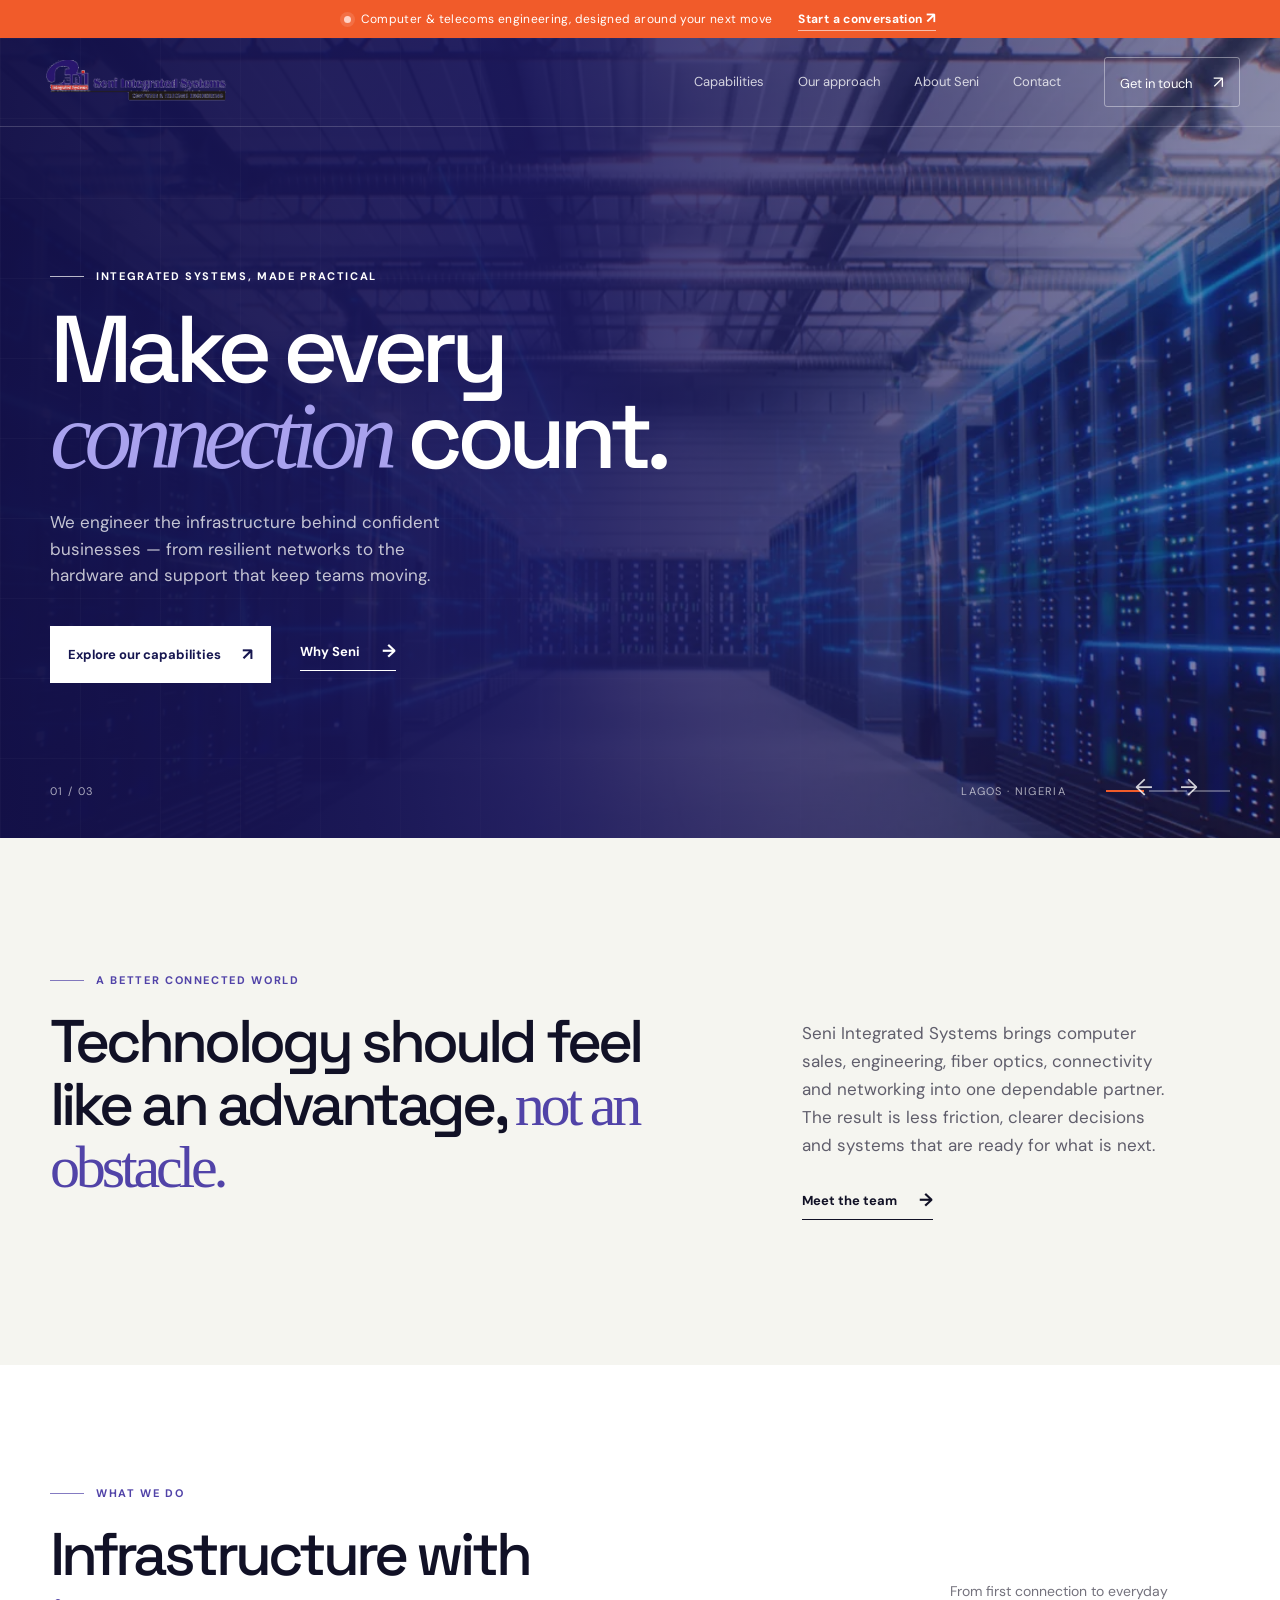
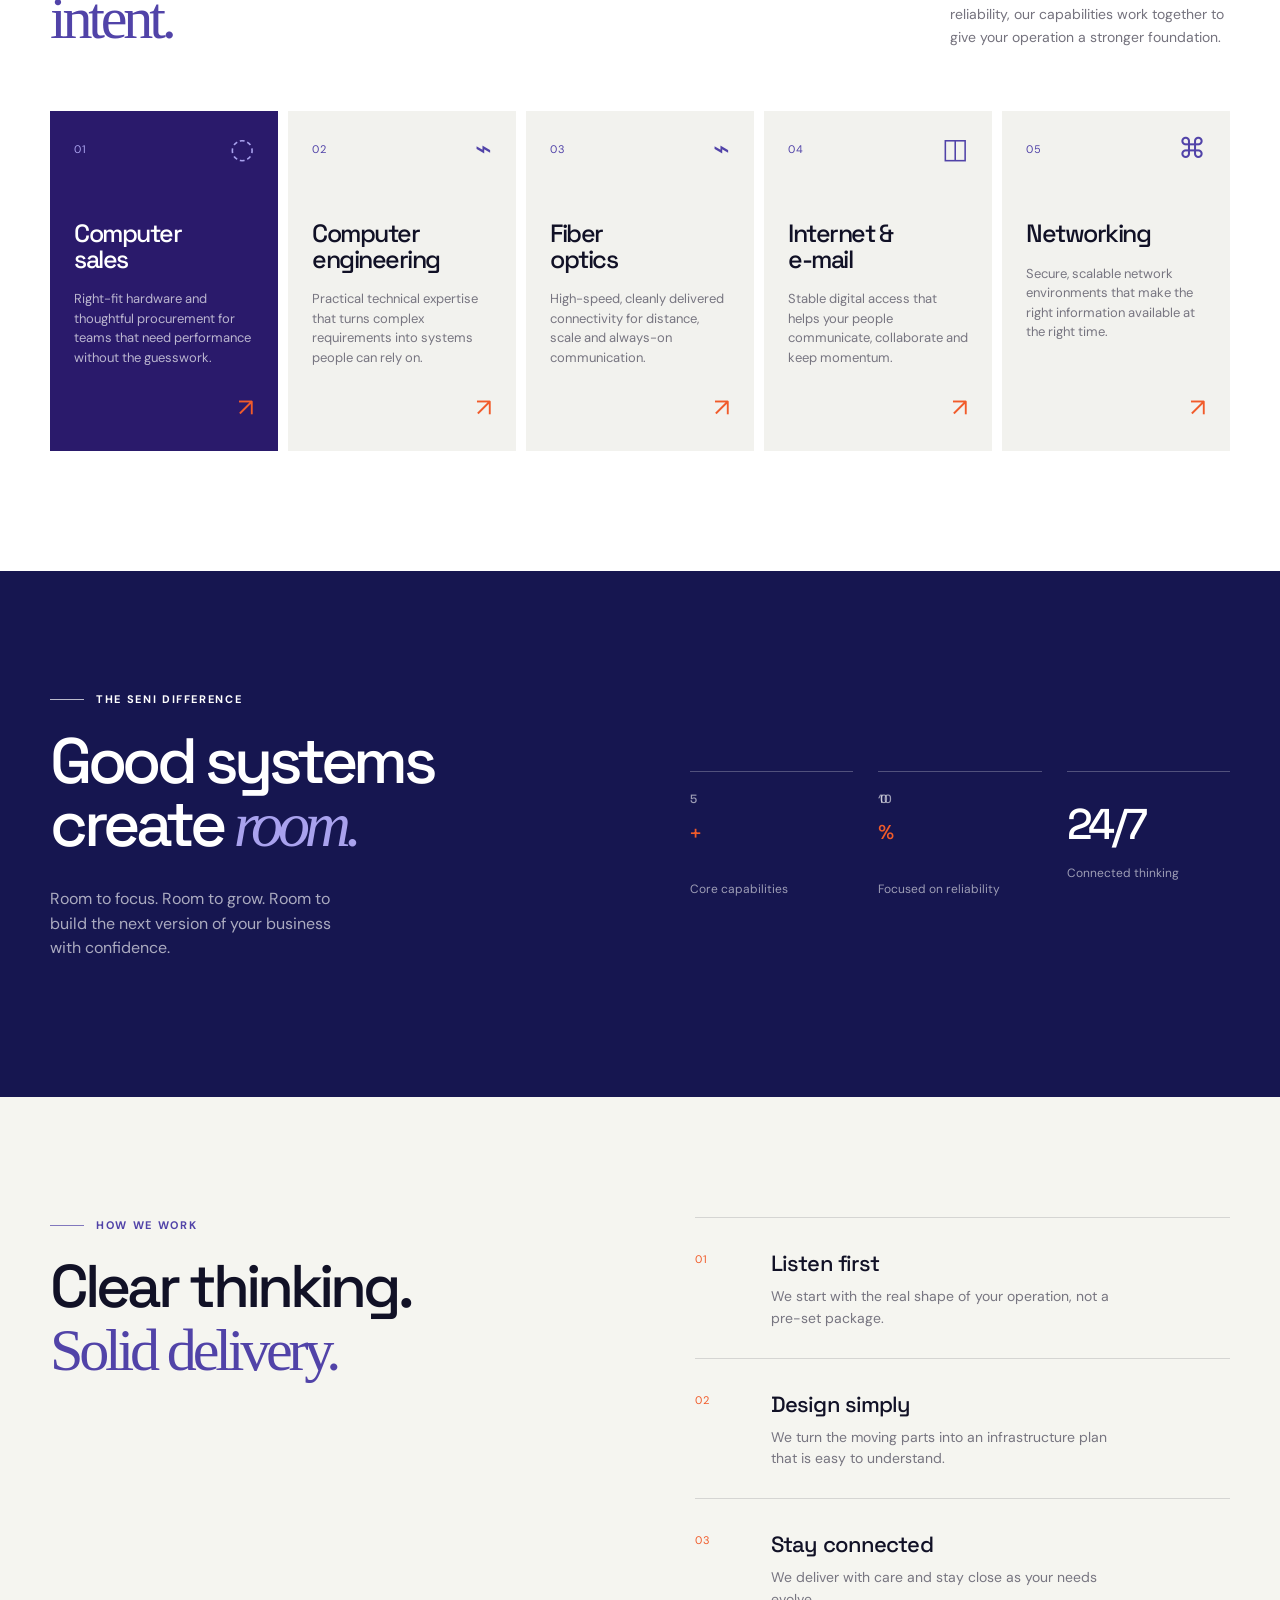
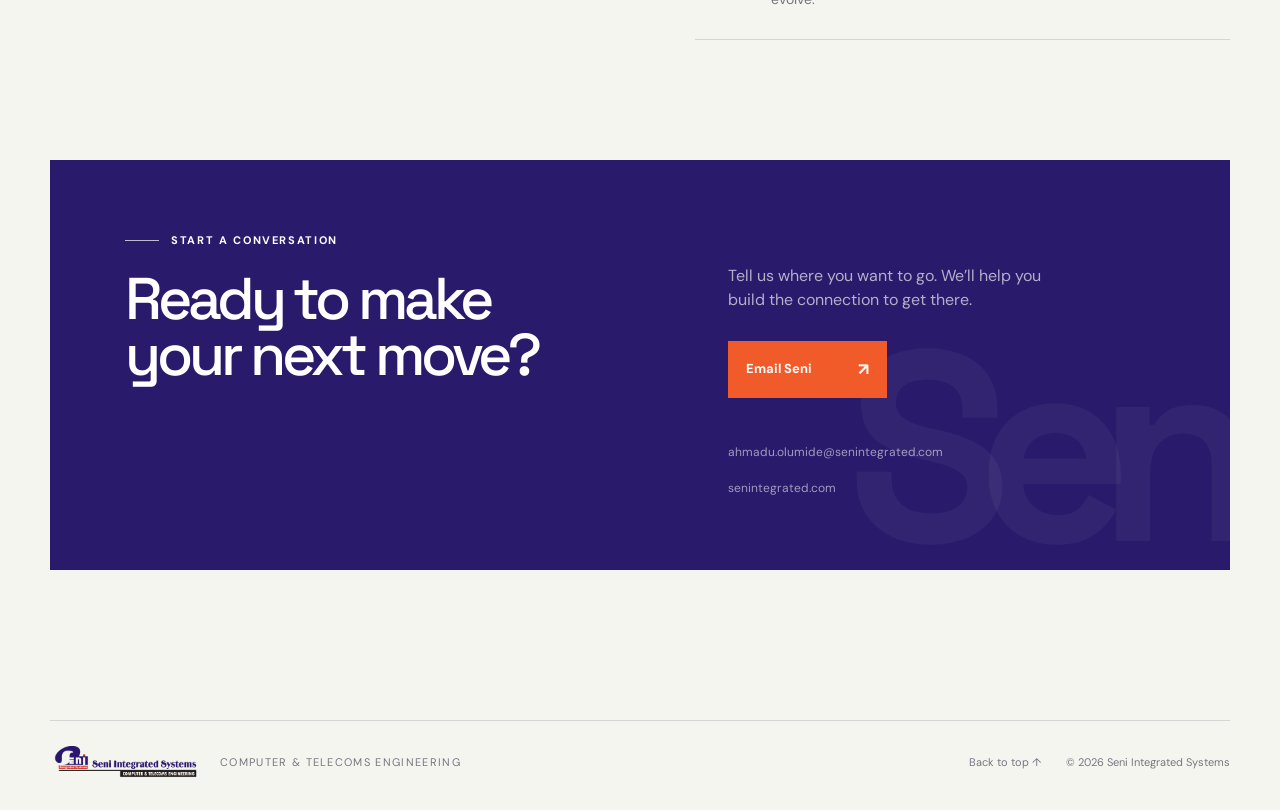
==== index.html @ 0999d6bd "Add files via upload A self-contained, responsive frontend website for **Seni Integrated Systems**, " ====
<!doctype html>
<html lang="en">
<head>
  <meta charset="UTF-8" />
  <meta name="viewport" content="width=device-width, initial-scale=1.0" />
  <meta name="description" content="Seni Integrated Systems — computer and telecoms engineering for connected, secure, high-performance operations." />
  <title>Seni Integrated Systems | Built for connection</title>
  <link rel="preconnect" href="https://fonts.googleapis.com">
  <link rel="preconnect" href="https://fonts.gstatic.com" crossorigin>
  <link href="https://fonts.googleapis.com/css2?family=DM+Sans:wght@400;500;600;700&family=Space+Grotesk:wght@400;500;600;700&display=swap" rel="stylesheet">
  <link rel="stylesheet" href="styles.css" />
</head>
<body>
  <div class="announcement"><span class="pulse"></span> Computer & telecoms engineering, designed around your next move <a href="#contact">Start a conversation <span>↗</span></a></div>
  <header class="site-header" id="top">
    <a class="brand" href="#top" aria-label="Seni Integrated Systems home"><img src="assets/logo.png" alt="Seni Integrated Systems" /></a>
    <nav class="desktop-nav" aria-label="Main navigation">
      <a href="#services">Capabilities</a><a href="#approach">Our approach</a><a href="#about">About Seni</a><a href="#contact">Contact</a>
    </nav>
    <a class="header-cta" href="#contact">Get in touch <span>↗</span></a>
    <button class="menu-toggle" aria-label="Open menu" aria-expanded="false"><span></span><span></span></button>
  </header>
  <div class="mobile-menu"><a href="#services">Capabilities</a><a href="#approach">Our approach</a><a href="#about">About Seni</a><a href="#contact">Contact</a></div>

  <main>
    <section class="hero" aria-label="Seni Integrated Systems introduction">
      <div class="hero-bg"></div><div class="hero-grid"></div>
      <div class="hero-content container">
        <p class="eyebrow light"><span class="eyebrow-line"></span> Integrated systems, made practical</p>
        <h1>Make every<br><em>connection</em> count.</h1>
        <p class="hero-copy">We engineer the infrastructure behind confident businesses — from resilient networks to the hardware and support that keep teams moving.</p>
        <div class="hero-actions"><a class="button button-primary" href="#services">Explore our capabilities <span>↗</span></a><a class="text-link light-link" href="#about">Why Seni <span>→</span></a></div>
      </div>
      <div class="hero-meta container"><span>01 / 03</span><span class="hero-location">Lagos · Nigeria</span><div class="hero-lines"><i class="active"></i><i></i><i></i></div></div>
      <button class="slider-arrow prev" aria-label="Previous slide">←</button><button class="slider-arrow next" aria-label="Next slide">→</button>
    </section>

    <section class="intro container" id="about"><div class="intro-statement"><p class="eyebrow"><span class="eyebrow-line"></span> A better connected world</p><h2>Technology should feel like an advantage, <span>not an obstacle.</span></h2></div><div class="intro-detail"><p>Seni Integrated Systems brings computer sales, engineering, fiber optics, connectivity and networking into one dependable partner. The result is less friction, clearer decisions and systems that are ready for what is next.</p><a class="text-link" href="#contact">Meet the team <span>→</span></a></div></section>

    <section class="services section-pad" id="services"><div class="container"><div class="section-heading"><div><p class="eyebrow"><span class="eyebrow-line"></span> What we do</p><h2>Infrastructure with<br><span>intent.</span></h2></div><p class="section-intro">From first connection to everyday reliability, our capabilities work together to give your operation a stronger foundation.</p></div><div class="service-grid">
      <article class="service-card featured"><div class="card-top"><span class="service-number">01</span><span class="service-icon">◌</span></div><h3>Computer<br>sales</h3><p>Right-fit hardware and thoughtful procurement for teams that need performance without the guesswork.</p><a href="#contact" aria-label="Explore computer sales">↗</a></article>
      <article class="service-card"><div class="card-top"><span class="service-number">02</span><span class="service-icon">⌁</span></div><h3>Computer<br>engineering</h3><p>Practical technical expertise that turns complex requirements into systems people can rely on.</p><a href="#contact" aria-label="Explore computer engineering">↗</a></article>
      <article class="service-card"><div class="card-top"><span class="service-number">03</span><span class="service-icon">⌁</span></div><h3>Fiber<br>optics</h3><p>High-speed, cleanly delivered connectivity for distance, scale and always-on communication.</p><a href="#contact" aria-label="Explore fiber optics">↗</a></article>
      <article class="service-card"><div class="card-top"><span class="service-number">04</span><span class="service-icon">◫</span></div><h3>Internet &<br>e-mail</h3><p>Stable digital access that helps your people communicate, collaborate and keep momentum.</p><a href="#contact" aria-label="Explore internet and email">↗</a></article>
      <article class="service-card"><div class="card-top"><span class="service-number">05</span><span class="service-icon">⌘</span></div><h3>Networking</h3><p>Secure, scalable network environments that make the right information available at the right time.</p><a href="#contact" aria-label="Explore networking">↗</a></article>
    </div></div></section>

    <section class="proof section-pad"><div class="container proof-inner"><div class="proof-copy"><p class="eyebrow light"><span class="eyebrow-line"></span> The Seni difference</p><h2>Good systems<br>create <em>room.</em></h2><p>Room to focus. Room to grow. Room to build the next version of your business with confidence.</p></div><div class="stat-grid"><div class="stat"><strong><span class="counter" data-target="5">0</span><sup>+</sup></strong><span>Core capabilities</span></div><div class="stat"><strong><span class="counter" data-target="100">0</span><sup>%</sup></strong><span>Focused on reliability</span></div><div class="stat"><strong>24/7</strong><span>Connected thinking</span></div></div></div></section>

    <section class="approach section-pad" id="approach"><div class="container approach-layout"><div class="approach-title"><p class="eyebrow"><span class="eyebrow-line"></span> How we work</p><h2>Clear thinking.<br><span>Solid delivery.</span></h2></div><div class="steps"><div class="step"><span>01</span><div><h3>Listen first</h3><p>We start with the real shape of your operation, not a pre-set package.</p></div></div><div class="step"><span>02</span><div><h3>Design simply</h3><p>We turn the moving parts into an infrastructure plan that is easy to understand.</p></div></div><div class="step"><span>03</span><div><h3>Stay connected</h3><p>We deliver with care and stay close as your needs evolve.</p></div></div></div></div></section>

    <section class="contact section-pad" id="contact"><div class="container contact-card"><div><p class="eyebrow light"><span class="eyebrow-line"></span> Start a conversation</p><h2>Ready to make<br>your next move?</h2></div><div class="contact-side"><p>Tell us where you want to go. We’ll help you build the connection to get there.</p><a class="button button-accent" href="mailto:ahmadu.olumide@senintegrated.com">Email Seni <span>↗</span></a><div class="contact-details"><span>ahmadu.olumide@senintegrated.com</span><span>senintegrated.com</span></div></div></div></section>
  </main>
  <footer class="footer"><div class="container footer-inner"><img src="assets/logo.png" alt="Seni Integrated Systems" /><span>Computer & telecoms engineering</span><div class="footer-links"><a href="#top">Back to top ↑</a><span>© <span id="year"></span> Seni Integrated Systems</span></div></div></footer>
  <div class="toast" role="status">Thanks — your message is on its way.</div>
  <script src="script.js"></script>
</body>
</html>
---- styles.css ----
:root{--ink:#111126;--navy:#161650;--purple:#2a1a6b;--violet:#5143a8;--orange:#f15b2a;--cream:#f5f5f0;--mist:#e9e9e4;--white:#fff;--line:rgba(17,17,38,.14);--ease:cubic-bezier(.23,1,.32,1)}*{box-sizing:border-box}html{scroll-behavior:smooth}body{margin:0;color:var(--ink);background:var(--cream);font-family:'DM Sans',sans-serif;font-size:16px;line-height:1.55;overflow-x:hidden}a{color:inherit;text-decoration:none}button{font:inherit}.container{width:min(1180px,calc(100% - 80px));margin-inline:auto}.announcement{height:38px;background:var(--orange);color:#fff;display:flex;align-items:center;justify-content:center;gap:10px;font-size:12px;letter-spacing:.03em}.announcement a{font-weight:700;margin-left:16px;border-bottom:1px solid rgba(255,255,255,.6)}.announcement span:last-child{font-size:15px}.pulse{width:7px;height:7px;border-radius:50%;background:#ffd2c6;box-shadow:0 0 0 4px rgba(255,255,255,.12)}.site-header{height:89px;display:flex;align-items:center;justify-content:space-between;padding:0 40px;position:absolute;z-index:5;top:38px;left:0;right:0;color:#fff;border-bottom:1px solid rgba(255,255,255,.18)}.brand img{width:190px;height:auto;display:block;}.desktop-nav{display:flex;gap:34px;margin-left:auto;margin-right:43px;font-size:13px}.desktop-nav a{opacity:.78;transition:opacity .2s}.desktop-nav a:hover{opacity:1}.header-cta{font-size:13px;border:1px solid rgba(255,255,255,.4);padding:11px 15px;border-radius:3px;transition:background .2s,border .2s}.header-cta:hover{background:#fff;color:var(--navy);border-color:#fff}.header-cta span,.button span{margin-left:18px;font-size:17px}.menu-toggle,.mobile-menu{display:none}.hero{min-height:720px;height:min(800px,calc(100vh - 0px));position:relative;background:var(--navy);color:#fff;overflow:hidden}.hero-bg{position:absolute;inset:0;background:linear-gradient(90deg,rgba(19,16,71,.98) 0%,rgba(27,22,94,.89) 42%,rgba(30,24,90,.42) 100%),url('assets/network-grid.png') center/cover;transform:scale(1.05);transition:transform 1.1s var(--ease),opacity .6s}.hero-grid{position:absolute;inset:0;opacity:.3;background-image:linear-gradient(rgba(255,255,255,.09) 1px,transparent 1px),linear-gradient(90deg,rgba(255,255,255,.09) 1px,transparent 1px);background-size:80px 80px;mask-image:linear-gradient(90deg,#000,transparent 80%)}.hero-content{position:relative;padding-top:230px}.eyebrow{font-size:11px;letter-spacing:.15em;text-transform:uppercase;font-weight:700;display:flex;align-items:center;gap:12px;color:var(--violet);margin:0 0 22px}.eyebrow.light{color:#fff}.eyebrow-line{height:1px;width:34px;background:currentColor;display:inline-block;opacity:.7}.hero h1{font-family:'Space Grotesk',sans-serif;font-weight:500;font-size:clamp(56px,7.4vw,106px);letter-spacing:-.07em;line-height:.91;margin:0 0 30px;max-width:760px}.hero h1 em,.proof h2 em{font-family:Georgia,serif;font-weight:400;color:#a9a2ee;letter-spacing:-.08em}.hero-copy{font-size:17px;line-height:1.55;max-width:425px;color:rgba(255,255,255,.75);margin:0 0 38px}.hero-actions{display:flex;gap:29px;align-items:center}.button{display:inline-flex;align-items:center;justify-content:space-between;padding:15px 18px;font-size:13px;font-weight:700;transition:transform .18s var(--ease),background .18s}.button:active{transform:scale(.97)}.button-primary{background:#fff;color:var(--navy);min-width:221px}.button-primary:hover{background:#d8d4ff}.text-link{font-size:13px;font-weight:700;border-bottom:1px solid currentColor;padding-bottom:4px;display:inline-flex;gap:22px;align-items:center}.text-link span{font-size:18px}.light-link{color:#fff}.hero-meta{position:absolute;bottom:38px;left:0;right:0;display:flex;align-items:center;font-size:11px;letter-spacing:.12em;text-transform:uppercase;color:rgba(255,255,255,.64)}.hero-location{margin-left:auto;margin-right:40px}.hero-lines{display:flex;gap:5px}.hero-lines i{display:block;width:38px;height:2px;background:rgba(255,255,255,.3)}.hero-lines i.active{background:var(--orange)}.slider-arrow{position:absolute;bottom:31px;background:none;border:0;color:#fff;font-size:23px;cursor:pointer;opacity:.8}.slider-arrow:hover{opacity:1}.slider-arrow.prev{right:121px}.slider-arrow.next{right:76px}.intro{padding:134px 0 145px;display:grid;grid-template-columns:1.1fr .7fr;gap:80px}.intro h2,.section-heading h2,.approach h2{font-family:'Space Grotesk',sans-serif;font-size:clamp(38px,4.7vw,68px);letter-spacing:-.065em;line-height:1.04;font-weight:500;margin:0}.intro h2 span,.section-heading h2 span,.approach h2 span{font-family:Georgia,serif;color:var(--violet);font-weight:400;letter-spacing:-.07em}.intro-detail{padding-top:47px;max-width:365px}.intro-detail p{font-size:17px;line-height:1.65;color:#5f5d6b;margin:0 0 28px}.section-pad{padding:120px 0}.services{background:#fff}.section-heading{display:flex;justify-content:space-between;align-items:flex-end;margin-bottom:62px}.section-intro{max-width:280px;color:#74727d;font-size:14px;line-height:1.65;margin:0}.service-grid{display:grid;grid-template-columns:repeat(5,1fr);gap:10px}.service-card{min-height:340px;background:#f2f2ee;padding:24px;display:flex;flex-direction:column;transition:transform .25s var(--ease),background .25s,color .25s;position:relative}.service-card:hover{transform:translateY(-8px);background:var(--navy);color:#fff}.service-card.featured{background:var(--purple);color:#fff}.card-top{display:flex;justify-content:space-between;align-items:center;color:var(--violet)}.featured .card-top{color:#a9a2ee}.service-number{font-size:11px;letter-spacing:.12em}.service-icon{font-size:28px;line-height:1}.service-card h3{font-family:'Space Grotesk',sans-serif;font-size:25px;line-height:1.02;letter-spacing:-.06em;font-weight:500;margin:58px 0 17px}.service-card p{font-size:13px;line-height:1.5;color:#777580;margin:0}.featured p,.service-card:hover p{color:rgba(255,255,255,.68)}.service-card>a{margin-top:auto;font-size:25px;color:var(--orange);align-self:flex-end}.proof{background:var(--navy);color:#fff}.proof-inner{display:grid;grid-template-columns:1fr 1fr;gap:100px;align-items:center}.proof h2{font-family:'Space Grotesk',sans-serif;font-size:clamp(48px,5vw,75px);letter-spacing:-.07em;line-height:.98;font-weight:500;margin:0 0 30px}.proof-copy>p:last-child{color:rgba(255,255,255,.64);font-size:16px;max-width:300px}.stat-grid{display:grid;grid-template-columns:repeat(3,1fr);gap:25px}.stat{border-top:1px solid rgba(255,255,255,.25);padding-top:20px}.stat strong{font-family:'Space Grotesk',sans-serif;font-size:43px;letter-spacing:-.08em;font-weight:500;display:block;margin-bottom:8px}.stat sup{font-family:'DM Sans',sans-serif;color:var(--orange);font-size:20px;letter-spacing:0}.stat span{font-size:12px;color:rgba(255,255,255,.58);line-height:1.3;display:block}.approach{background:var(--cream)}.approach-layout{display:grid;grid-template-columns:1fr 1fr;gap:110px}.steps{border-top:1px solid var(--line)}.step{display:grid;grid-template-columns:52px 1fr;gap:24px;padding:28px 0;border-bottom:1px solid var(--line)}.step>span{font-size:11px;letter-spacing:.12em;color:var(--orange);padding-top:5px}.step h3{font-family:'Space Grotesk',sans-serif;font-weight:500;font-size:22px;letter-spacing:-.04em;margin:0 0 6px}.step p{font-size:14px;color:#777580;max-width:350px;margin:0}.contact{padding-top:0;background:var(--cream)}.contact-card{background:var(--purple);color:#fff;padding:72px 75px;display:grid;grid-template-columns:1.1fr .9fr;gap:80px;position:relative;overflow:hidden}.contact-card:after{content:'Seni';position:absolute;right:-35px;bottom:-88px;color:rgba(255,255,255,.045);font-family:'Space Grotesk';font-weight:700;font-size:270px;letter-spacing:-.13em}.contact h2{font-family:'Space Grotesk',sans-serif;font-size:clamp(42px,4.6vw,67px);line-height:.96;letter-spacing:-.07em;font-weight:500;margin:0}.contact-side{padding-top:32px;position:relative;z-index:1}.contact-side>p{font-size:16px;color:rgba(255,255,255,.65);max-width:320px;margin:0 0 28px}.button-accent{background:var(--orange);color:#fff;min-width:159px}.button-accent:hover{background:#ff7448}.contact-details{display:flex;gap:18px;flex-direction:column;color:rgba(255,255,255,.56);font-size:12px;margin-top:45px}.footer{background:var(--cream);padding:30px 0}.footer-inner{display:flex;align-items:center;gap:20px;border-top:1px solid var(--line);padding-top:25px}.footer img{width:150px}.footer>div>span{font-size:11px;color:#777580;text-transform:uppercase;letter-spacing:.12em}.footer-links{margin-left:auto;display:flex;gap:25px;font-size:11px;color:#777580}.footer-links a:hover{color:var(--ink)}.toast{position:fixed;bottom:24px;right:24px;background:var(--ink);color:#fff;padding:14px 20px;font-size:13px;transform:translateY(120px);opacity:0;transition:transform .3s var(--ease),opacity .3s;z-index:20}.toast.show{transform:translateY(0);opacity:1}@media(max-width:900px){.container{width:min(100% - 40px,620px)}.site-header{padding:0 20px}.desktop-nav,.header-cta{display:none}.menu-toggle{display:flex;background:none;border:0;color:#fff;flex-direction:column;gap:6px;padding:10px;cursor:pointer}.menu-toggle span{width:24px;height:1px;background:#fff;display:block}.mobile-menu{display:flex;position:fixed;z-index:4;top:127px;right:0;left:0;background:var(--navy);flex-direction:column;padding:8px 20px 25px;transform:translateY(-140%);transition:transform .3s var(--ease)}.mobile-menu.open{transform:translateY(0)}.mobile-menu a{color:#fff;padding:15px 0;border-bottom:1px solid rgba(255,255,255,.15);font-size:14px}.hero{min-height:700px}.hero-content{padding-top:220px}.intro,.proof-inner,.approach-layout,.contact-card{grid-template-columns:1fr;gap:45px}.intro{padding:90px 0}.intro-detail{padding-top:0}.section-pad{padding:90px 0}.section-heading{display:block}.section-intro{margin-top:25px}.service-grid{grid-template-columns:repeat(2,1fr)}.service-card{min-height:290px}.service-card h3{margin-top:45px}.proof-inner{gap:70px}.contact-card{padding:55px 35px}.contact-side{padding-top:0}.footer-inner{flex-wrap:wrap}.footer-links{width:100%;margin-left:0;justify-content:space-between}}@media(max-width:520px){.announcement{font-size:10px;padding:0 14px;justify-content:flex-start}.announcement a{display:none}.brand img{width:155px}.hero h1{font-size:56px}.hero-copy{font-size:15px}.hero-actions{align-items:flex-start;flex-direction:column;gap:18px}.hero-meta{bottom:28px}.hero-location{display:none}.slider-arrow.prev{right:75px}.slider-arrow.next{right:32px}.section-heading h2 br{display:none}.service-grid{grid-template-columns:1fr}.service-card{min-height:255px}.stat-grid{gap:14px}.stat strong{font-size:32px}.stat span{font-size:10px}.contact-card{padding:45px 25px}.contact h2{font-size:47px}.footer-inner{align-items:flex-start;flex-direction:column;gap:15px}.footer-links{flex-direction:column;gap:10px}.footer img{width:138px}}@media(prefers-reduced-motion:reduce){html{scroll-behavior:auto}.hero-bg{transition:none}.service-card,.toast{transition:none}}
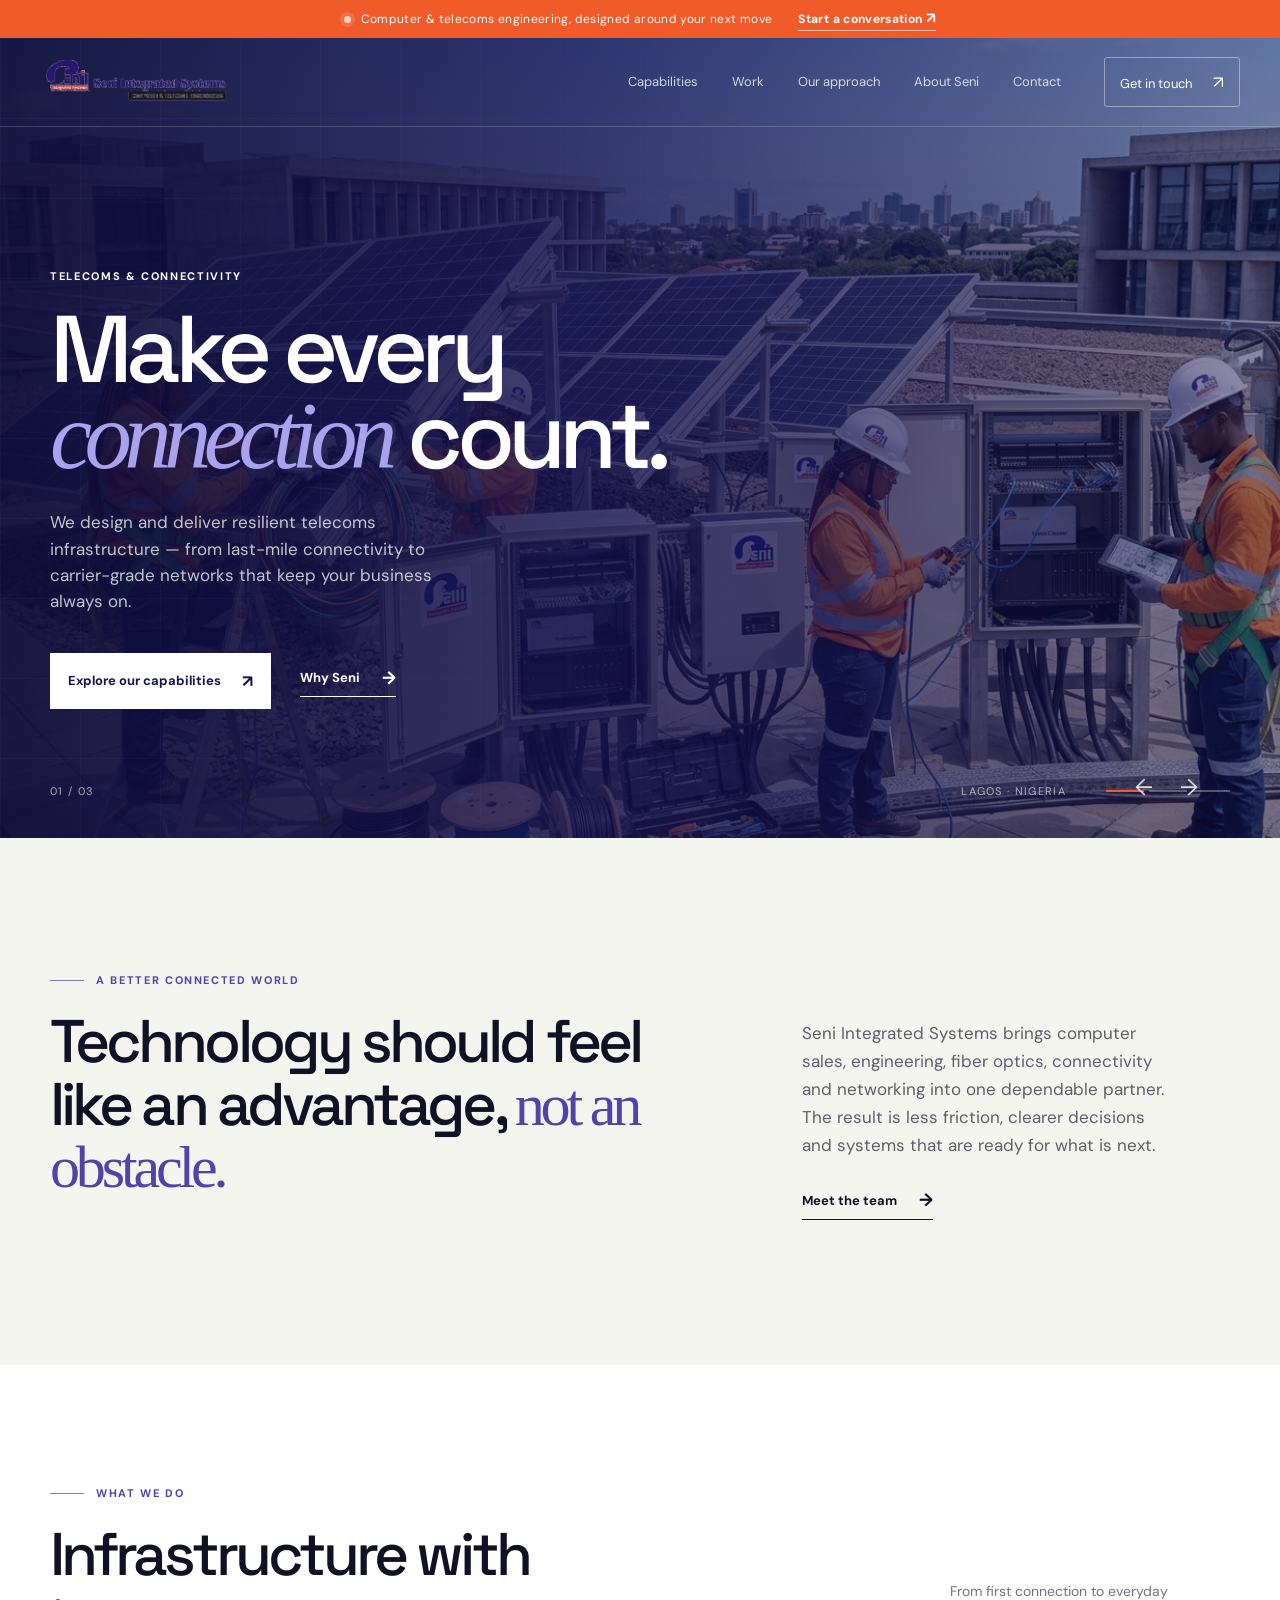
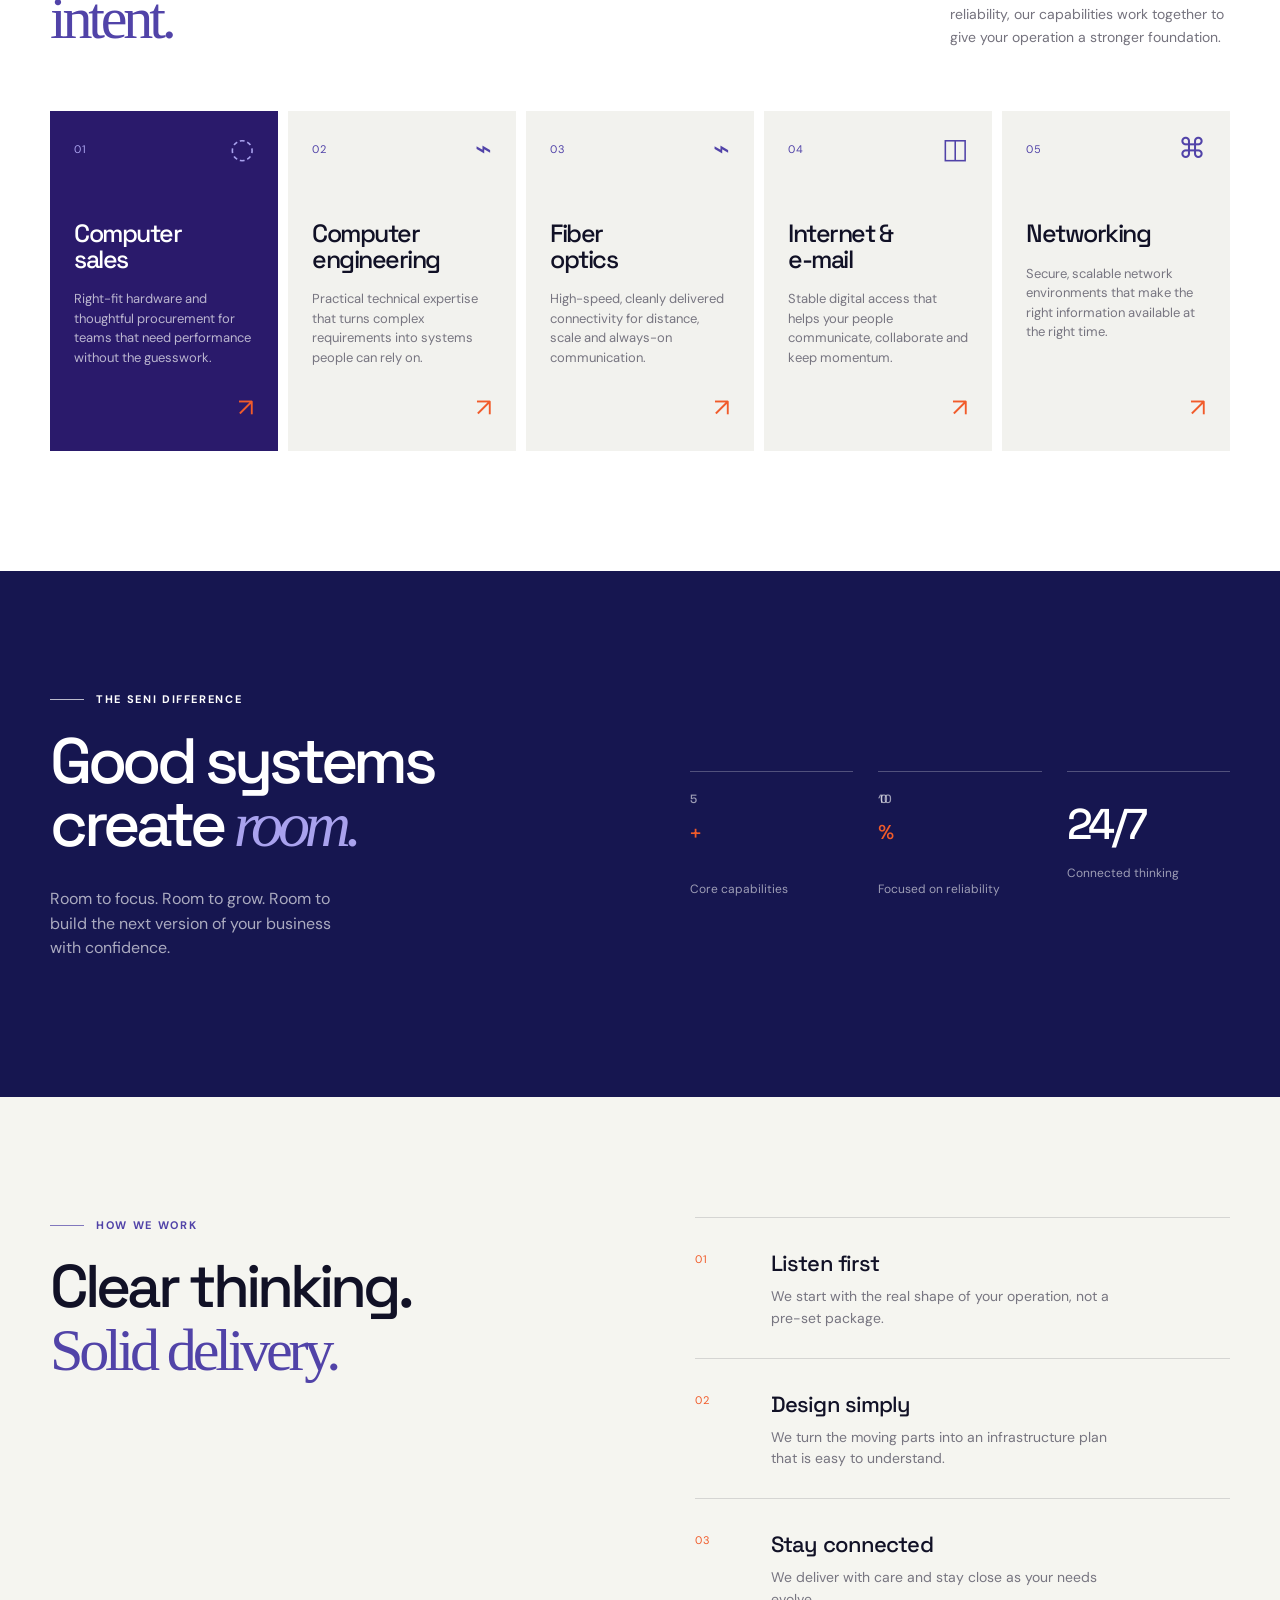
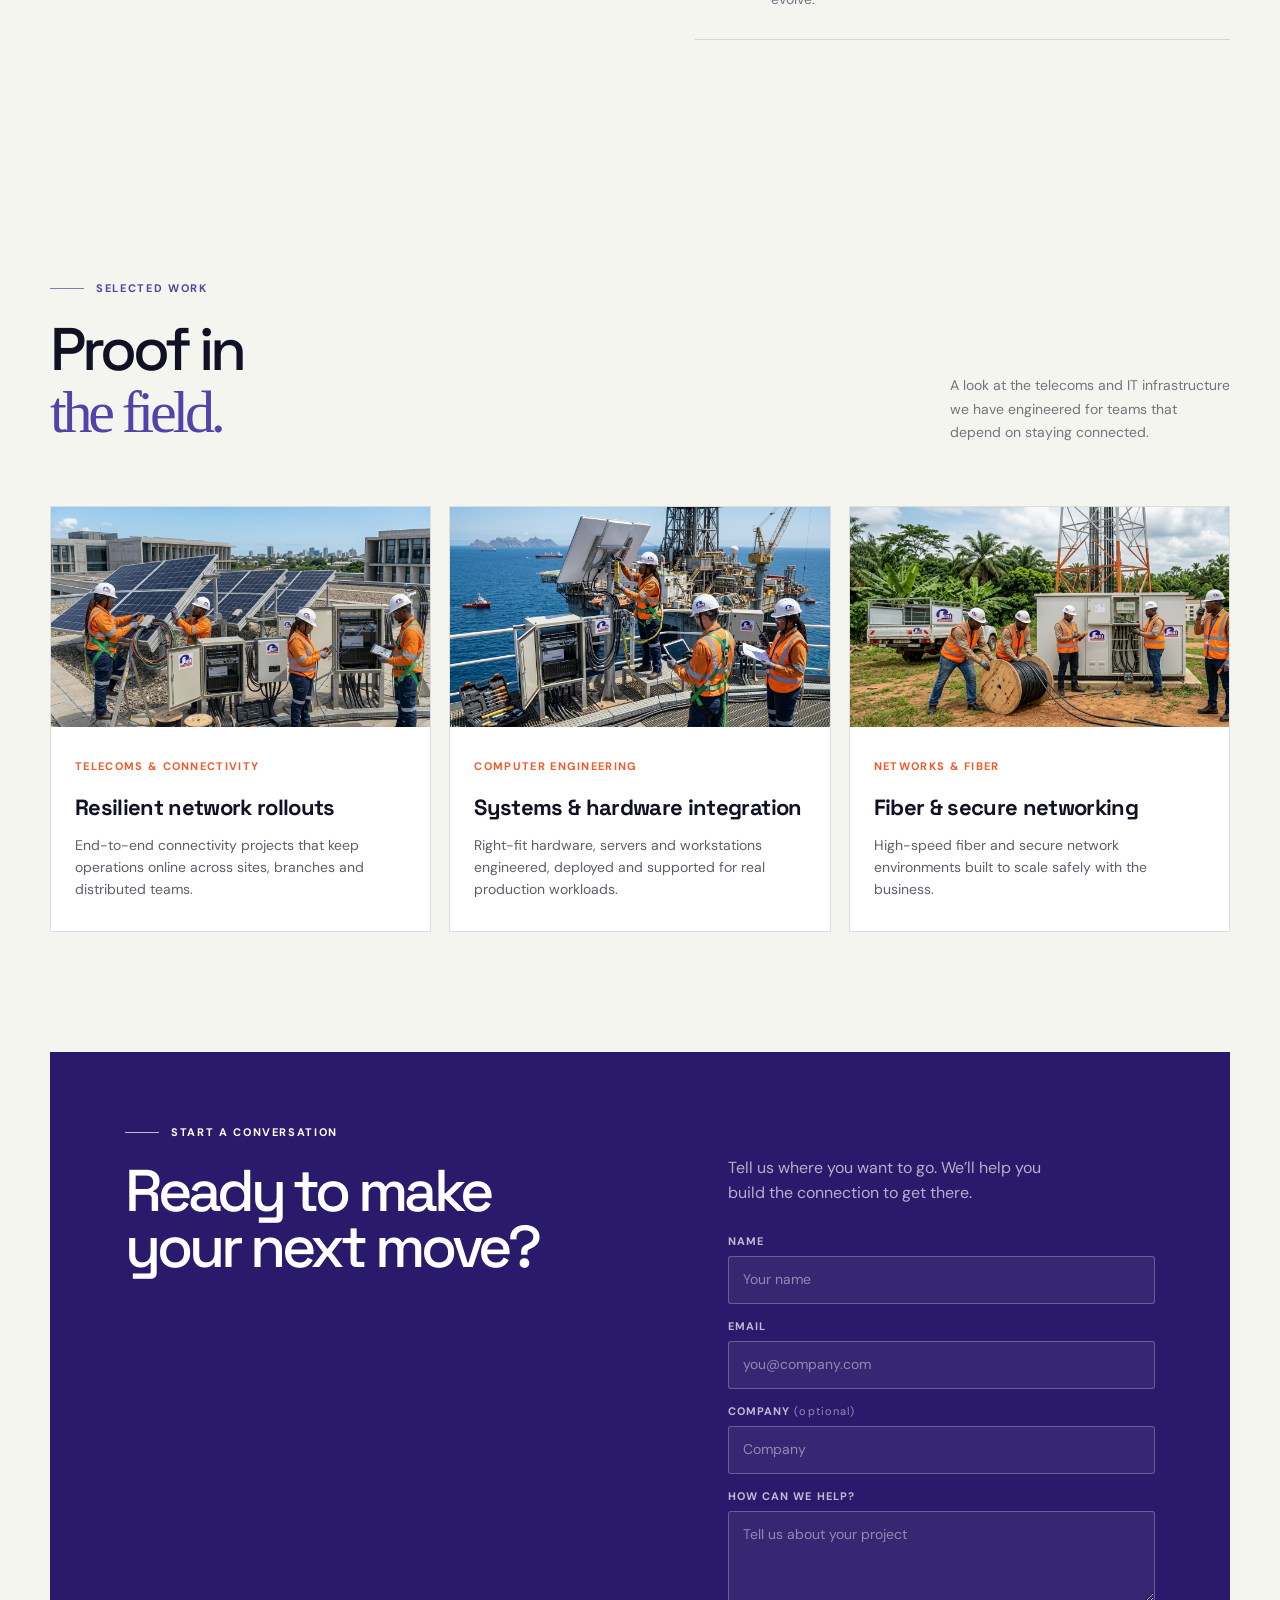
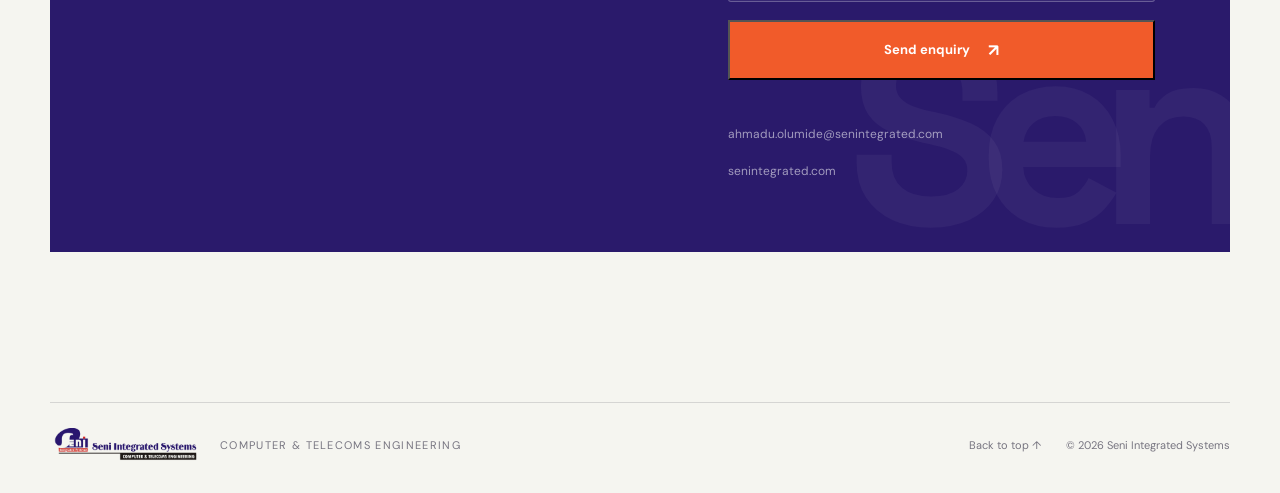
==== commit cfb32e70: "Add files via upload" ====
--- a/index.html
+++ b/index.html
@@ -4,6 +4,16 @@
   <meta charset="UTF-8" />
   <meta name="viewport" content="width=device-width, initial-scale=1.0" />
   <meta name="description" content="Seni Integrated Systems — computer and telecoms engineering for connected, secure, high-performance operations." />
+  <meta name="author" content="Seni Integrated Systems" />
+  <meta name="theme-color" content="#161650" />
+  <meta property="og:type" content="website" />
+  <meta property="og:title" content="Seni Integrated Systems | Built for connection" />
+  <meta property="og:description" content="Computer and telecoms engineering for connected, secure, high-performance operations." />
+  <meta property="og:image" content="assets/image001.jpg" />
+  <meta name="twitter:card" content="summary_large_image" />
+  <meta name="twitter:title" content="Seni Integrated Systems" />
+  <meta name="twitter:description" content="Computer and telecoms engineering for connected, secure, high-performance operations." />
+  <link rel="icon" href="assets/logo.png" />
   <title>Seni Integrated Systems | Built for connection</title>
   <link rel="preconnect" href="https://fonts.googleapis.com">
   <link rel="preconnect" href="https://fonts.gstatic.com" crossorigin>
@@ -15,18 +25,18 @@
   <header class="site-header" id="top">
     <a class="brand" href="#top" aria-label="Seni Integrated Systems home"><img src="assets/logo.png" alt="Seni Integrated Systems" /></a>
     <nav class="desktop-nav" aria-label="Main navigation">
-      <a href="#services">Capabilities</a><a href="#approach">Our approach</a><a href="#about">About Seni</a><a href="#contact">Contact</a>
+      <a href="#services">Capabilities</a><a href="#work">Work</a><a href="#approach">Our approach</a><a href="#about">About Seni</a><a href="#contact">Contact</a>
     </nav>
     <a class="header-cta" href="#contact">Get in touch <span>↗</span></a>
     <button class="menu-toggle" aria-label="Open menu" aria-expanded="false"><span></span><span></span></button>
   </header>
-  <div class="mobile-menu"><a href="#services">Capabilities</a><a href="#approach">Our approach</a><a href="#about">About Seni</a><a href="#contact">Contact</a></div>
+  <div class="mobile-menu"><a href="#services">Capabilities</a><a href="#work">Work</a><a href="#approach">Our approach</a><a href="#about">About Seni</a><a href="#contact">Contact</a></div>
 
   <main>
     <section class="hero" aria-label="Seni Integrated Systems introduction">
       <div class="hero-bg"></div><div class="hero-grid"></div>
       <div class="hero-content container">
-        <p class="eyebrow light"><span class="eyebrow-line"></span> Integrated systems, made practical</p>
+        <p class="eyebrow light" id="heroEyebrow"><span class="eyebrow-line"></span> Telecoms &amp; connectivity</p>
         <h1>Make every<br><em>connection</em> count.</h1>
         <p class="hero-copy">We engineer the infrastructure behind confident businesses — from resilient networks to the hardware and support that keep teams moving.</p>
         <div class="hero-actions"><a class="button button-primary" href="#services">Explore our capabilities <span>↗</span></a><a class="text-link light-link" href="#about">Why Seni <span>→</span></a></div>
@@ -49,7 +59,13 @@
 
     <section class="approach section-pad" id="approach"><div class="container approach-layout"><div class="approach-title"><p class="eyebrow"><span class="eyebrow-line"></span> How we work</p><h2>Clear thinking.<br><span>Solid delivery.</span></h2></div><div class="steps"><div class="step"><span>01</span><div><h3>Listen first</h3><p>We start with the real shape of your operation, not a pre-set package.</p></div></div><div class="step"><span>02</span><div><h3>Design simply</h3><p>We turn the moving parts into an infrastructure plan that is easy to understand.</p></div></div><div class="step"><span>03</span><div><h3>Stay connected</h3><p>We deliver with care and stay close as your needs evolve.</p></div></div></div></div></section>
 
-    <section class="contact section-pad" id="contact"><div class="container contact-card"><div><p class="eyebrow light"><span class="eyebrow-line"></span> Start a conversation</p><h2>Ready to make<br>your next move?</h2></div><div class="contact-side"><p>Tell us where you want to go. We’ll help you build the connection to get there.</p><a class="button button-accent" href="mailto:ahmadu.olumide@senintegrated.com">Email Seni <span>↗</span></a><div class="contact-details"><span>ahmadu.olumide@senintegrated.com</span><span>senintegrated.com</span></div></div></div></section>
+    <section class="work section-pad" id="work"><div class="container"><div class="section-heading"><div><p class="eyebrow"><span class="eyebrow-line"></span> Selected work</p><h2>Proof in<br><span>the field.</span></h2></div><p class="section-intro">A look at the telecoms and IT infrastructure we have engineered for teams that depend on staying connected.</p></div><div class="work-grid">
+      <article class="work-card"><img src="assets/image001.jpg" alt="Telecoms and connectivity infrastructure delivered by Seni Integrated Systems" loading="lazy" /><div class="work-body"><span class="work-tag">Telecoms &amp; connectivity</span><h3>Resilient network rollouts</h3><p>End-to-end connectivity projects that keep operations online across sites, branches and distributed teams.</p></div></article>
+      <article class="work-card"><img src="assets/image002.jpg" alt="Computer engineering and systems integration by Seni Integrated Systems" loading="lazy" /><div class="work-body"><span class="work-tag">Computer engineering</span><h3>Systems &amp; hardware integration</h3><p>Right-fit hardware, servers and workstations engineered, deployed and supported for real production workloads.</p></div></article>
+      <article class="work-card"><img src="assets/image003.jpg" alt="Fiber optics and secure networking infrastructure by Seni Integrated Systems" loading="lazy" /><div class="work-body"><span class="work-tag">Networks &amp; fiber</span><h3>Fiber &amp; secure networking</h3><p>High-speed fiber and secure network environments built to scale safely with the business.</p></div></article>
+    </div></div></section>
+
+    <section class="contact section-pad" id="contact"><div class="container contact-card"><div><p class="eyebrow light"><span class="eyebrow-line"></span> Start a conversation</p><h2>Ready to make<br>your next move?</h2></div><div class="contact-side"><p>Tell us where you want to go. We’ll help you build the connection to get there.</p><form class="contact-form" id="contactForm" novalidate><div class="field"><label for="cf-name">Name</label><input id="cf-name" name="name" type="text" placeholder="Your name" required /></div><div class="field"><label for="cf-email">Email</label><input id="cf-email" name="email" type="email" placeholder="you@company.com" required /></div><div class="field"><label for="cf-company">Company <span>(optional)</span></label><input id="cf-company" name="company" type="text" placeholder="Company" /></div><div class="field"><label for="cf-message">How can we help?</label><textarea id="cf-message" name="message" rows="3" placeholder="Tell us about your project" required></textarea></div><button class="button button-accent" type="submit">Send enquiry <span>↗</span></button></form><div class="contact-details"><span>ahmadu.olumide@senintegrated.com</span><span>senintegrated.com</span></div></div></div></section>
   </main>
   <footer class="footer"><div class="container footer-inner"><img src="assets/logo.png" alt="Seni Integrated Systems" /><span>Computer & telecoms engineering</span><div class="footer-links"><a href="#top">Back to top ↑</a><span>© <span id="year"></span> Seni Integrated Systems</span></div></div></footer>
   <div class="toast" role="status">Thanks — your message is on its way.</div>
--- a/styles.css
+++ b/styles.css
@@ -1 +1 @@
-:root{--ink:#111126;--navy:#161650;--purple:#2a1a6b;--violet:#5143a8;--orange:#f15b2a;--cream:#f5f5f0;--mist:#e9e9e4;--white:#fff;--line:rgba(17,17,38,.14);--ease:cubic-bezier(.23,1,.32,1)}*{box-sizing:border-box}html{scroll-behavior:smooth}body{margin:0;color:var(--ink);background:var(--cream);font-family:'DM Sans',sans-serif;font-size:16px;line-height:1.55;overflow-x:hidden}a{color:inherit;text-decoration:none}button{font:inherit}.container{width:min(1180px,calc(100% - 80px));margin-inline:auto}.announcement{height:38px;background:var(--orange);color:#fff;display:flex;align-items:center;justify-content:center;gap:10px;font-size:12px;letter-spacing:.03em}.announcement a{font-weight:700;margin-left:16px;border-bottom:1px solid rgba(255,255,255,.6)}.announcement span:last-child{font-size:15px}.pulse{width:7px;height:7px;border-radius:50%;background:#ffd2c6;box-shadow:0 0 0 4px rgba(255,255,255,.12)}.site-header{height:89px;display:flex;align-items:center;justify-content:space-between;padding:0 40px;position:absolute;z-index:5;top:38px;left:0;right:0;color:#fff;border-bottom:1px solid rgba(255,255,255,.18)}.brand img{width:190px;height:auto;display:block;}.desktop-nav{display:flex;gap:34px;margin-left:auto;margin-right:43px;font-size:13px}.desktop-nav a{opacity:.78;transition:opacity .2s}.desktop-nav a:hover{opacity:1}.header-cta{font-size:13px;border:1px solid rgba(255,255,255,.4);padding:11px 15px;border-radius:3px;transition:background .2s,border .2s}.header-cta:hover{background:#fff;color:var(--navy);border-color:#fff}.header-cta span,.button span{margin-left:18px;font-size:17px}.menu-toggle,.mobile-menu{display:none}.hero{min-height:720px;height:min(800px,calc(100vh - 0px));position:relative;background:var(--navy);color:#fff;overflow:hidden}.hero-bg{position:absolute;inset:0;background:linear-gradient(90deg,rgba(19,16,71,.98) 0%,rgba(27,22,94,.89) 42%,rgba(30,24,90,.42) 100%),url('assets/network-grid.png') center/cover;transform:scale(1.05);transition:transform 1.1s var(--ease),opacity .6s}.hero-grid{position:absolute;inset:0;opacity:.3;background-image:linear-gradient(rgba(255,255,255,.09) 1px,transparent 1px),linear-gradient(90deg,rgba(255,255,255,.09) 1px,transparent 1px);background-size:80px 80px;mask-image:linear-gradient(90deg,#000,transparent 80%)}.hero-content{position:relative;padding-top:230px}.eyebrow{font-size:11px;letter-spacing:.15em;text-transform:uppercase;font-weight:700;display:flex;align-items:center;gap:12px;color:var(--violet);margin:0 0 22px}.eyebrow.light{color:#fff}.eyebrow-line{height:1px;width:34px;background:currentColor;display:inline-block;opacity:.7}.hero h1{font-family:'Space Grotesk',sans-serif;font-weight:500;font-size:clamp(56px,7.4vw,106px);letter-spacing:-.07em;line-height:.91;margin:0 0 30px;max-width:760px}.hero h1 em,.proof h2 em{font-family:Georgia,serif;font-weight:400;color:#a9a2ee;letter-spacing:-.08em}.hero-copy{font-size:17px;line-height:1.55;max-width:425px;color:rgba(255,255,255,.75);margin:0 0 38px}.hero-actions{display:flex;gap:29px;align-items:center}.button{display:inline-flex;align-items:center;justify-content:space-between;padding:15px 18px;font-size:13px;font-weight:700;transition:transform .18s var(--ease),background .18s}.button:active{transform:scale(.97)}.button-primary{background:#fff;color:var(--navy);min-width:221px}.button-primary:hover{background:#d8d4ff}.text-link{font-size:13px;font-weight:700;border-bottom:1px solid currentColor;padding-bottom:4px;display:inline-flex;gap:22px;align-items:center}.text-link span{font-size:18px}.light-link{color:#fff}.hero-meta{position:absolute;bottom:38px;left:0;right:0;display:flex;align-items:center;font-size:11px;letter-spacing:.12em;text-transform:uppercase;color:rgba(255,255,255,.64)}.hero-location{margin-left:auto;margin-right:40px}.hero-lines{display:flex;gap:5px}.hero-lines i{display:block;width:38px;height:2px;background:rgba(255,255,255,.3)}.hero-lines i.active{background:var(--orange)}.slider-arrow{position:absolute;bottom:31px;background:none;border:0;color:#fff;font-size:23px;cursor:pointer;opacity:.8}.slider-arrow:hover{opacity:1}.slider-arrow.prev{right:121px}.slider-arrow.next{right:76px}.intro{padding:134px 0 145px;display:grid;grid-template-columns:1.1fr .7fr;gap:80px}.intro h2,.section-heading h2,.approach h2{font-family:'Space Grotesk',sans-serif;font-size:clamp(38px,4.7vw,68px);letter-spacing:-.065em;line-height:1.04;font-weight:500;margin:0}.intro h2 span,.section-heading h2 span,.approach h2 span{font-family:Georgia,serif;color:var(--violet);font-weight:400;letter-spacing:-.07em}.intro-detail{padding-top:47px;max-width:365px}.intro-detail p{font-size:17px;line-height:1.65;color:#5f5d6b;margin:0 0 28px}.section-pad{padding:120px 0}.services{background:#fff}.section-heading{display:flex;justify-content:space-between;align-items:flex-end;margin-bottom:62px}.section-intro{max-width:280px;color:#74727d;font-size:14px;line-height:1.65;margin:0}.service-grid{display:grid;grid-template-columns:repeat(5,1fr);gap:10px}.service-card{min-height:340px;background:#f2f2ee;padding:24px;display:flex;flex-direction:column;transition:transform .25s var(--ease),background .25s,color .25s;position:relative}.service-card:hover{transform:translateY(-8px);background:var(--navy);color:#fff}.service-card.featured{background:var(--purple);color:#fff}.card-top{display:flex;justify-content:space-between;align-items:center;color:var(--violet)}.featured .card-top{color:#a9a2ee}.service-number{font-size:11px;letter-spacing:.12em}.service-icon{font-size:28px;line-height:1}.service-card h3{font-family:'Space Grotesk',sans-serif;font-size:25px;line-height:1.02;letter-spacing:-.06em;font-weight:500;margin:58px 0 17px}.service-card p{font-size:13px;line-height:1.5;color:#777580;margin:0}.featured p,.service-card:hover p{color:rgba(255,255,255,.68)}.service-card>a{margin-top:auto;font-size:25px;color:var(--orange);align-self:flex-end}.proof{background:var(--navy);color:#fff}.proof-inner{display:grid;grid-template-columns:1fr 1fr;gap:100px;align-items:center}.proof h2{font-family:'Space Grotesk',sans-serif;font-size:clamp(48px,5vw,75px);letter-spacing:-.07em;line-height:.98;font-weight:500;margin:0 0 30px}.proof-copy>p:last-child{color:rgba(255,255,255,.64);font-size:16px;max-width:300px}.stat-grid{display:grid;grid-template-columns:repeat(3,1fr);gap:25px}.stat{border-top:1px solid rgba(255,255,255,.25);padding-top:20px}.stat strong{font-family:'Space Grotesk',sans-serif;font-size:43px;letter-spacing:-.08em;font-weight:500;display:block;margin-bottom:8px}.stat sup{font-family:'DM Sans',sans-serif;color:var(--orange);font-size:20px;letter-spacing:0}.stat span{font-size:12px;color:rgba(255,255,255,.58);line-height:1.3;display:block}.approach{background:var(--cream)}.approach-layout{display:grid;grid-template-columns:1fr 1fr;gap:110px}.steps{border-top:1px solid var(--line)}.step{display:grid;grid-template-columns:52px 1fr;gap:24px;padding:28px 0;border-bottom:1px solid var(--line)}.step>span{font-size:11px;letter-spacing:.12em;color:var(--orange);padding-top:5px}.step h3{font-family:'Space Grotesk',sans-serif;font-weight:500;font-size:22px;letter-spacing:-.04em;margin:0 0 6px}.step p{font-size:14px;color:#777580;max-width:350px;margin:0}.contact{padding-top:0;background:var(--cream)}.contact-card{background:var(--purple);color:#fff;padding:72px 75px;display:grid;grid-template-columns:1.1fr .9fr;gap:80px;position:relative;overflow:hidden}.contact-card:after{content:'Seni';position:absolute;right:-35px;bottom:-88px;color:rgba(255,255,255,.045);font-family:'Space Grotesk';font-weight:700;font-size:270px;letter-spacing:-.13em}.contact h2{font-family:'Space Grotesk',sans-serif;font-size:clamp(42px,4.6vw,67px);line-height:.96;letter-spacing:-.07em;font-weight:500;margin:0}.contact-side{padding-top:32px;position:relative;z-index:1}.contact-side>p{font-size:16px;color:rgba(255,255,255,.65);max-width:320px;margin:0 0 28px}.button-accent{background:var(--orange);color:#fff;min-width:159px}.button-accent:hover{background:#ff7448}.contact-details{display:flex;gap:18px;flex-direction:column;color:rgba(255,255,255,.56);font-size:12px;margin-top:45px}.footer{background:var(--cream);padding:30px 0}.footer-inner{display:flex;align-items:center;gap:20px;border-top:1px solid var(--line);padding-top:25px}.footer img{width:150px}.footer>div>span{font-size:11px;color:#777580;text-transform:uppercase;letter-spacing:.12em}.footer-links{margin-left:auto;display:flex;gap:25px;font-size:11px;color:#777580}.footer-links a:hover{color:var(--ink)}.toast{position:fixed;bottom:24px;right:24px;background:var(--ink);color:#fff;padding:14px 20px;font-size:13px;transform:translateY(120px);opacity:0;transition:transform .3s var(--ease),opacity .3s;z-index:20}.toast.show{transform:translateY(0);opacity:1}@media(max-width:900px){.container{width:min(100% - 40px,620px)}.site-header{padding:0 20px}.desktop-nav,.header-cta{display:none}.menu-toggle{display:flex;background:none;border:0;color:#fff;flex-direction:column;gap:6px;padding:10px;cursor:pointer}.menu-toggle span{width:24px;height:1px;background:#fff;display:block}.mobile-menu{display:flex;position:fixed;z-index:4;top:127px;right:0;left:0;background:var(--navy);flex-direction:column;padding:8px 20px 25px;transform:translateY(-140%);transition:transform .3s var(--ease)}.mobile-menu.open{transform:translateY(0)}.mobile-menu a{color:#fff;padding:15px 0;border-bottom:1px solid rgba(255,255,255,.15);font-size:14px}.hero{min-height:700px}.hero-content{padding-top:220px}.intro,.proof-inner,.approach-layout,.contact-card{grid-template-columns:1fr;gap:45px}.intro{padding:90px 0}.intro-detail{padding-top:0}.section-pad{padding:90px 0}.section-heading{display:block}.section-intro{margin-top:25px}.service-grid{grid-template-columns:repeat(2,1fr)}.service-card{min-height:290px}.service-card h3{margin-top:45px}.proof-inner{gap:70px}.contact-card{padding:55px 35px}.contact-side{padding-top:0}.footer-inner{flex-wrap:wrap}.footer-links{width:100%;margin-left:0;justify-content:space-between}}@media(max-width:520px){.announcement{font-size:10px;padding:0 14px;justify-content:flex-start}.announcement a{display:none}.brand img{width:155px}.hero h1{font-size:56px}.hero-copy{font-size:15px}.hero-actions{align-items:flex-start;flex-direction:column;gap:18px}.hero-meta{bottom:28px}.hero-location{display:none}.slider-arrow.prev{right:75px}.slider-arrow.next{right:32px}.section-heading h2 br{display:none}.service-grid{grid-template-columns:1fr}.service-card{min-height:255px}.stat-grid{gap:14px}.stat strong{font-size:32px}.stat span{font-size:10px}.contact-card{padding:45px 25px}.contact h2{font-size:47px}.footer-inner{align-items:flex-start;flex-direction:column;gap:15px}.footer-links{flex-direction:column;gap:10px}.footer img{width:138px}}@media(prefers-reduced-motion:reduce){html{scroll-behavior:auto}.hero-bg{transition:none}.service-card,.toast{transition:none}}
+:root{--ink:#111126;--navy:#161650;--purple:#2a1a6b;--violet:#5143a8;--orange:#f15b2a;--cream:#f5f5f0;--mist:#e9e9e4;--white:#fff;--line:rgba(17,17,38,.14);--ease:cubic-bezier(.23,1,.32,1)}*{box-sizing:border-box}html{scroll-behavior:smooth}body{margin:0;color:var(--ink);background:var(--cream);font-family:'DM Sans',sans-serif;font-size:16px;line-height:1.55;overflow-x:hidden}a{color:inherit;text-decoration:none}button{font:inherit}.container{width:min(1180px,calc(100% - 80px));margin-inline:auto}.announcement{height:38px;background:var(--orange);color:#fff;display:flex;align-items:center;justify-content:center;gap:10px;font-size:12px;letter-spacing:.03em}.announcement a{font-weight:700;margin-left:16px;border-bottom:1px solid rgba(255,255,255,.6)}.announcement span:last-child{font-size:15px}.pulse{width:7px;height:7px;border-radius:50%;background:#ffd2c6;box-shadow:0 0 0 4px rgba(255,255,255,.12)}.site-header{height:89px;display:flex;align-items:center;justify-content:space-between;padding:0 40px;position:absolute;z-index:5;top:38px;left:0;right:0;color:#fff;border-bottom:1px solid rgba(255,255,255,.18)}.brand img{width:190px;height:auto;display:block;}.desktop-nav{display:flex;gap:34px;margin-left:auto;margin-right:43px;font-size:13px}.desktop-nav a{opacity:.78;transition:opacity .2s}.desktop-nav a:hover{opacity:1}.header-cta{font-size:13px;border:1px solid rgba(255,255,255,.4);padding:11px 15px;border-radius:3px;transition:background .2s,border .2s}.header-cta:hover{background:#fff;color:var(--navy);border-color:#fff}.header-cta span,.button span{margin-left:18px;font-size:17px}.menu-toggle,.mobile-menu{display:none}.hero{min-height:720px;height:min(800px,calc(100vh - 0px));position:relative;background:var(--navy);color:#fff;overflow:hidden}.hero-bg{position:absolute;inset:0;background:linear-gradient(90deg,rgba(19,16,71,.98) 0%,rgba(27,22,94,.89) 42%,rgba(30,24,90,.42) 100%),url('assets/image001.jpg') center/cover;transform:scale(1.05);transition:transform 1.1s var(--ease),opacity .6s}.hero-grid{position:absolute;inset:0;opacity:.3;background-image:linear-gradient(rgba(255,255,255,.09) 1px,transparent 1px),linear-gradient(90deg,rgba(255,255,255,.09) 1px,transparent 1px);background-size:80px 80px;mask-image:linear-gradient(90deg,#000,transparent 80%)}.hero-content{position:relative;padding-top:230px}.eyebrow{font-size:11px;letter-spacing:.15em;text-transform:uppercase;font-weight:700;display:flex;align-items:center;gap:12px;color:var(--violet);margin:0 0 22px}.eyebrow.light{color:#fff}.eyebrow-line{height:1px;width:34px;background:currentColor;display:inline-block;opacity:.7}.hero h1{font-family:'Space Grotesk',sans-serif;font-weight:500;font-size:clamp(56px,7.4vw,106px);letter-spacing:-.07em;line-height:.91;margin:0 0 30px;max-width:760px}.hero h1 em,.proof h2 em{font-family:Georgia,serif;font-weight:400;color:#a9a2ee;letter-spacing:-.08em}.hero-copy{font-size:17px;line-height:1.55;max-width:425px;color:rgba(255,255,255,.75);margin:0 0 38px}.hero-actions{display:flex;gap:29px;align-items:center}.button{display:inline-flex;align-items:center;justify-content:space-between;padding:15px 18px;font-size:13px;font-weight:700;transition:transform .18s var(--ease),background .18s}.button:active{transform:scale(.97)}.button-primary{background:#fff;color:var(--navy);min-width:221px}.button-primary:hover{background:#d8d4ff}.text-link{font-size:13px;font-weight:700;border-bottom:1px solid currentColor;padding-bottom:4px;display:inline-flex;gap:22px;align-items:center}.text-link span{font-size:18px}.light-link{color:#fff}.hero-meta{position:absolute;bottom:38px;left:0;right:0;display:flex;align-items:center;font-size:11px;letter-spacing:.12em;text-transform:uppercase;color:rgba(255,255,255,.64)}.hero-location{margin-left:auto;margin-right:40px}.hero-lines{display:flex;gap:5px}.hero-lines i{display:block;width:38px;height:2px;background:rgba(255,255,255,.3)}.hero-lines i.active{background:var(--orange)}.slider-arrow{position:absolute;bottom:31px;background:none;border:0;color:#fff;font-size:23px;cursor:pointer;opacity:.8}.slider-arrow:hover{opacity:1}.slider-arrow.prev{right:121px}.slider-arrow.next{right:76px}.intro{padding:134px 0 145px;display:grid;grid-template-columns:1.1fr .7fr;gap:80px}.intro h2,.section-heading h2,.approach h2{font-family:'Space Grotesk',sans-serif;font-size:clamp(38px,4.7vw,68px);letter-spacing:-.065em;line-height:1.04;font-weight:500;margin:0}.intro h2 span,.section-heading h2 span,.approach h2 span{font-family:Georgia,serif;color:var(--violet);font-weight:400;letter-spacing:-.07em}.intro-detail{padding-top:47px;max-width:365px}.intro-detail p{font-size:17px;line-height:1.65;color:#5f5d6b;margin:0 0 28px}.section-pad{padding:120px 0}.services{background:#fff}.section-heading{display:flex;justify-content:space-between;align-items:flex-end;margin-bottom:62px}.section-intro{max-width:280px;color:#74727d;font-size:14px;line-height:1.65;margin:0}.service-grid{display:grid;grid-template-columns:repeat(5,1fr);gap:10px}.service-card{min-height:340px;background:#f2f2ee;padding:24px;display:flex;flex-direction:column;transition:transform .25s var(--ease),background .25s,color .25s;position:relative}.service-card:hover{transform:translateY(-8px);background:var(--navy);color:#fff}.service-card.featured{background:var(--purple);color:#fff}.card-top{display:flex;justify-content:space-between;align-items:center;color:var(--violet)}.featured .card-top{color:#a9a2ee}.service-number{font-size:11px;letter-spacing:.12em}.service-icon{font-size:28px;line-height:1}.service-card h3{font-family:'Space Grotesk',sans-serif;font-size:25px;line-height:1.02;letter-spacing:-.06em;font-weight:500;margin:58px 0 17px}.service-card p{font-size:13px;line-height:1.5;color:#777580;margin:0}.featured p,.service-card:hover p{color:rgba(255,255,255,.68)}.service-card>a{margin-top:auto;font-size:25px;color:var(--orange);align-self:flex-end}.proof{background:var(--navy);color:#fff}.proof-inner{display:grid;grid-template-columns:1fr 1fr;gap:100px;align-items:center}.proof h2{font-family:'Space Grotesk',sans-serif;font-size:clamp(48px,5vw,75px);letter-spacing:-.07em;line-height:.98;font-weight:500;margin:0 0 30px}.proof-copy>p:last-child{color:rgba(255,255,255,.64);font-size:16px;max-width:300px}.stat-grid{display:grid;grid-template-columns:repeat(3,1fr);gap:25px}.stat{border-top:1px solid rgba(255,255,255,.25);padding-top:20px}.stat strong{font-family:'Space Grotesk',sans-serif;font-size:43px;letter-spacing:-.08em;font-weight:500;display:block;margin-bottom:8px}.stat sup{font-family:'DM Sans',sans-serif;color:var(--orange);font-size:20px;letter-spacing:0}.stat span{font-size:12px;color:rgba(255,255,255,.58);line-height:1.3;display:block}.approach{background:var(--cream)}.approach-layout{display:grid;grid-template-columns:1fr 1fr;gap:110px}.steps{border-top:1px solid var(--line)}.step{display:grid;grid-template-columns:52px 1fr;gap:24px;padding:28px 0;border-bottom:1px solid var(--line)}.step>span{font-size:11px;letter-spacing:.12em;color:var(--orange);padding-top:5px}.step h3{font-family:'Space Grotesk',sans-serif;font-weight:500;font-size:22px;letter-spacing:-.04em;margin:0 0 6px}.step p{font-size:14px;color:#777580;max-width:350px;margin:0}.contact{padding-top:0;background:var(--cream)}.contact-card{background:var(--purple);color:#fff;padding:72px 75px;display:grid;grid-template-columns:1.1fr .9fr;gap:80px;position:relative;overflow:hidden}.contact-card:after{content:'Seni';position:absolute;right:-35px;bottom:-88px;color:rgba(255,255,255,.045);font-family:'Space Grotesk';font-weight:700;font-size:270px;letter-spacing:-.13em}.contact h2{font-family:'Space Grotesk',sans-serif;font-size:clamp(42px,4.6vw,67px);line-height:.96;letter-spacing:-.07em;font-weight:500;margin:0}.contact-side{padding-top:32px;position:relative;z-index:1}.contact-side>p{font-size:16px;color:rgba(255,255,255,.65);max-width:320px;margin:0 0 28px}.button-accent{background:var(--orange);color:#fff;min-width:159px}.button-accent:hover{background:#ff7448}.contact-details{display:flex;gap:18px;flex-direction:column;color:rgba(255,255,255,.56);font-size:12px;margin-top:45px}.footer{background:var(--cream);padding:30px 0}.footer-inner{display:flex;align-items:center;gap:20px;border-top:1px solid var(--line);padding-top:25px}.footer img{width:150px}.footer>div>span{font-size:11px;color:#777580;text-transform:uppercase;letter-spacing:.12em}.footer-links{margin-left:auto;display:flex;gap:25px;font-size:11px;color:#777580}.footer-links a:hover{color:var(--ink)}.toast{position:fixed;bottom:24px;right:24px;background:var(--ink);color:#fff;padding:14px 20px;font-size:13px;transform:translateY(120px);opacity:0;transition:transform .3s var(--ease),opacity .3s;z-index:20}.toast.show{transform:translateY(0);opacity:1}@media(max-width:900px){.container{width:min(100% - 40px,620px)}.site-header{padding:0 20px}.desktop-nav,.header-cta{display:none}.menu-toggle{display:flex;background:none;border:0;color:#fff;flex-direction:column;gap:6px;padding:10px;cursor:pointer}.menu-toggle span{width:24px;height:1px;background:#fff;display:block}.mobile-menu{display:flex;position:fixed;z-index:4;top:127px;right:0;left:0;background:var(--navy);flex-direction:column;padding:8px 20px 25px;transform:translateY(-140%);transition:transform .3s var(--ease)}.mobile-menu.open{transform:translateY(0)}.mobile-menu a{color:#fff;padding:15px 0;border-bottom:1px solid rgba(255,255,255,.15);font-size:14px}.hero{min-height:700px}.hero-content{padding-top:220px}.intro,.proof-inner,.approach-layout,.contact-card{grid-template-columns:1fr;gap:45px}.intro{padding:90px 0}.intro-detail{padding-top:0}.section-pad{padding:90px 0}.section-heading{display:block}.section-intro{margin-top:25px}.service-grid{grid-template-columns:repeat(2,1fr)}.service-card{min-height:290px}.service-card h3{margin-top:45px}.proof-inner{gap:70px}.contact-card{padding:55px 35px}.contact-side{padding-top:0}.footer-inner{flex-wrap:wrap}.footer-links{width:100%;margin-left:0;justify-content:space-between}}@media(max-width:520px){.announcement{font-size:10px;padding:0 14px;justify-content:flex-start}.announcement a{display:none}.brand img{width:155px}.hero h1{font-size:56px}.hero-copy{font-size:15px}.hero-actions{align-items:flex-start;flex-direction:column;gap:18px}.hero-meta{bottom:28px}.hero-location{display:none}.slider-arrow.prev{right:75px}.slider-arrow.next{right:32px}.section-heading h2 br{display:none}.service-grid{grid-template-columns:1fr}.service-card{min-height:255px}.stat-grid{gap:14px}.stat strong{font-size:32px}.stat span{font-size:10px}.contact-card{padding:45px 25px}.contact h2{font-size:47px}.footer-inner{align-items:flex-start;flex-direction:column;gap:15px}.footer-links{flex-direction:column;gap:10px}.footer img{width:138px}}@media(prefers-reduced-motion:reduce){html{scroll-behavior:auto}.hero-bg{transition:none}.service-card,.toast{transition:none}}@media(max-width:760px){.work-grid{grid-template-columns:1fr}.work-card img{height:200px}}.work{background:var(--cream)}.work-grid{display:grid;grid-template-columns:repeat(3,1fr);gap:18px}.work-card{background:#fff;border:1px solid var(--line);overflow:hidden;display:flex;flex-direction:column;transition:transform .25s var(--ease),box-shadow .25s}.work-card:hover{transform:translateY(-6px);box-shadow:0 24px 50px -28px rgba(17,17,38,.4)}.work-card img{width:100%;height:220px;object-fit:cover;display:block}.work-body{padding:26px 24px 30px}.work-tag{font-size:11px;letter-spacing:.12em;text-transform:uppercase;font-weight:700;color:var(--orange)}.work-body h3{font-family:'Space Grotesk',sans-serif;font-size:22px;letter-spacing:-.03em;margin:12px 0 10px}.work-body p{font-size:14px;line-height:1.6;color:#5f5d6b;margin:0}.contact-form{display:flex;flex-direction:column;gap:14px;margin:0 0 4px}.field{display:flex;flex-direction:column;gap:6px}.field label{font-size:11px;letter-spacing:.1em;text-transform:uppercase;font-weight:700;color:rgba(255,255,255,.7)}.field label span{text-transform:none;font-weight:400;opacity:.7}.field input,.field textarea{font:inherit;font-size:14px;padding:12px 14px;border:1px solid rgba(255,255,255,.25);background:rgba(255,255,255,.06);color:#fff;border-radius:3px;outline:none;transition:border .2s,background .2s}.field input::placeholder,.field textarea::placeholder{color:rgba(255,255,255,.45)}.field input:focus,.field textarea:focus{border-color:var(--orange);background:rgba(255,255,255,.12)}.field textarea{resize:vertical;min-height:84px}.contact-form .button-accent{margin-top:4px;justify-content:center}
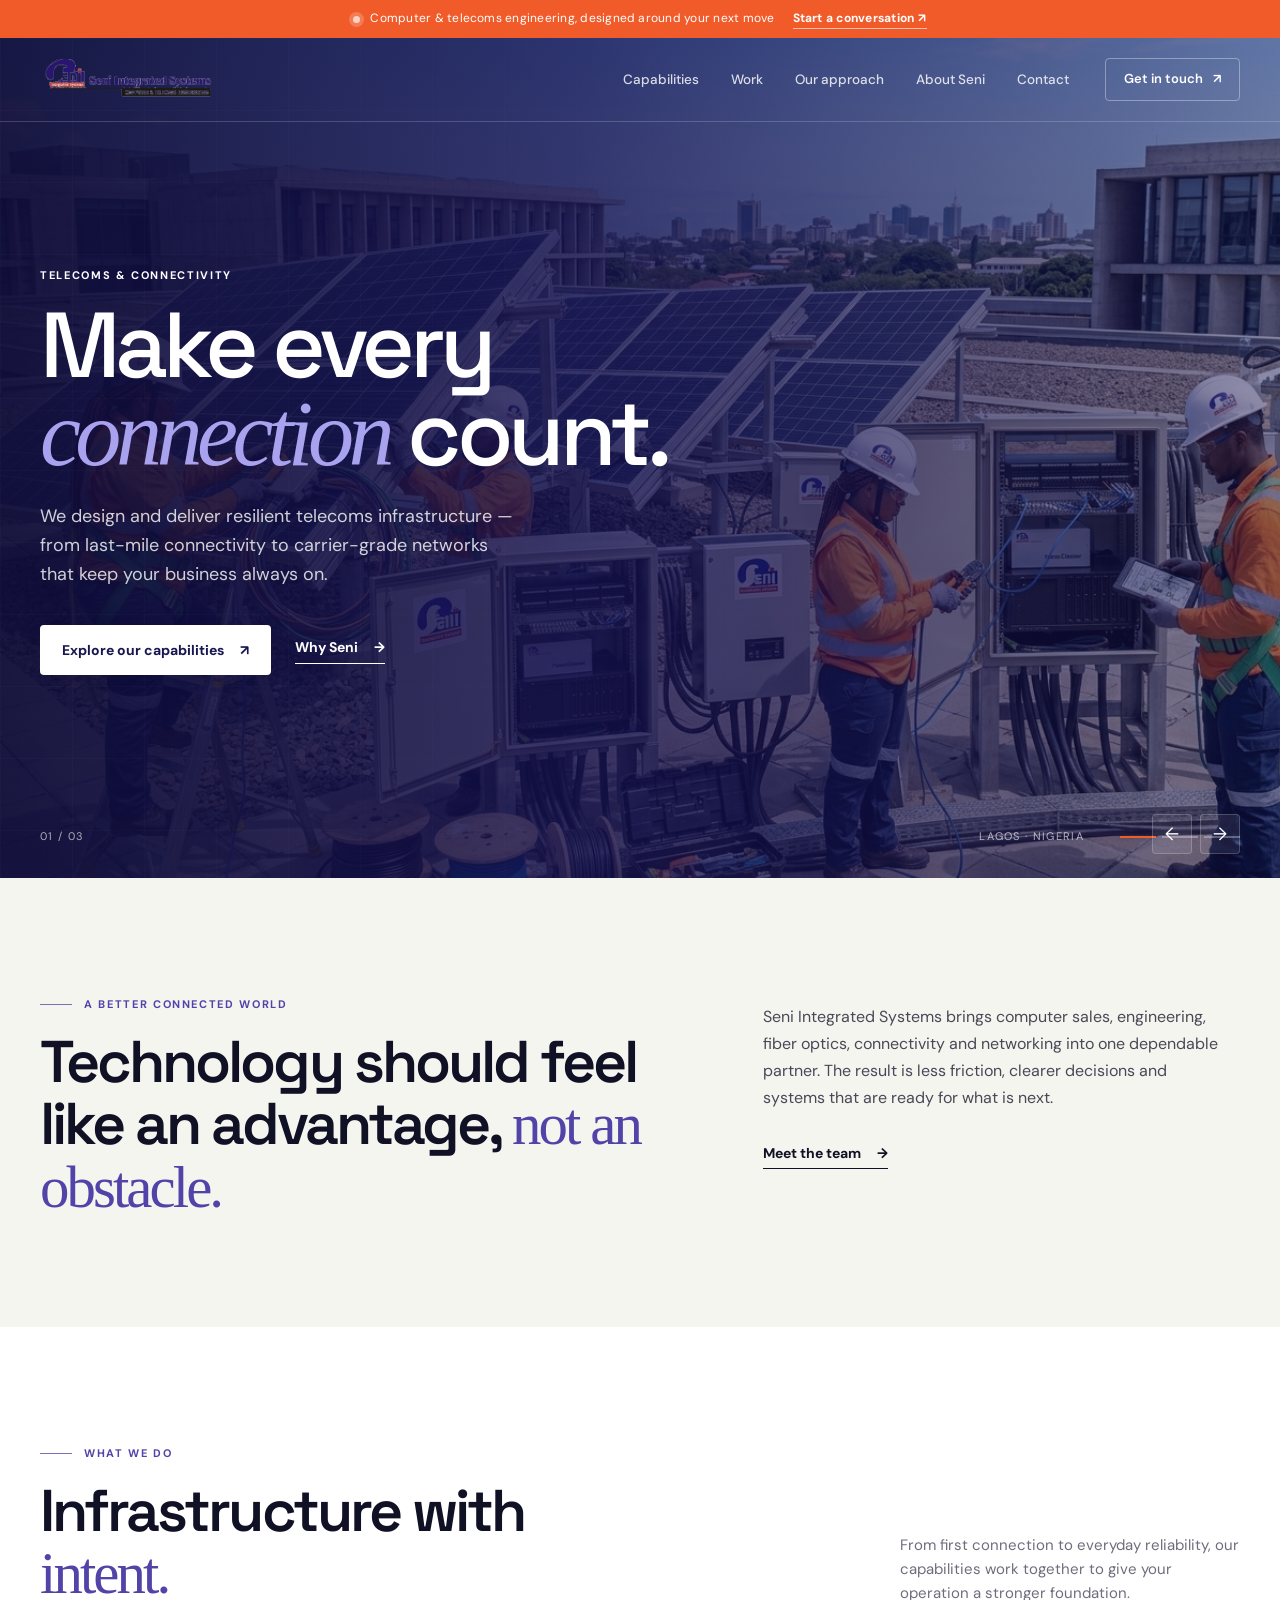
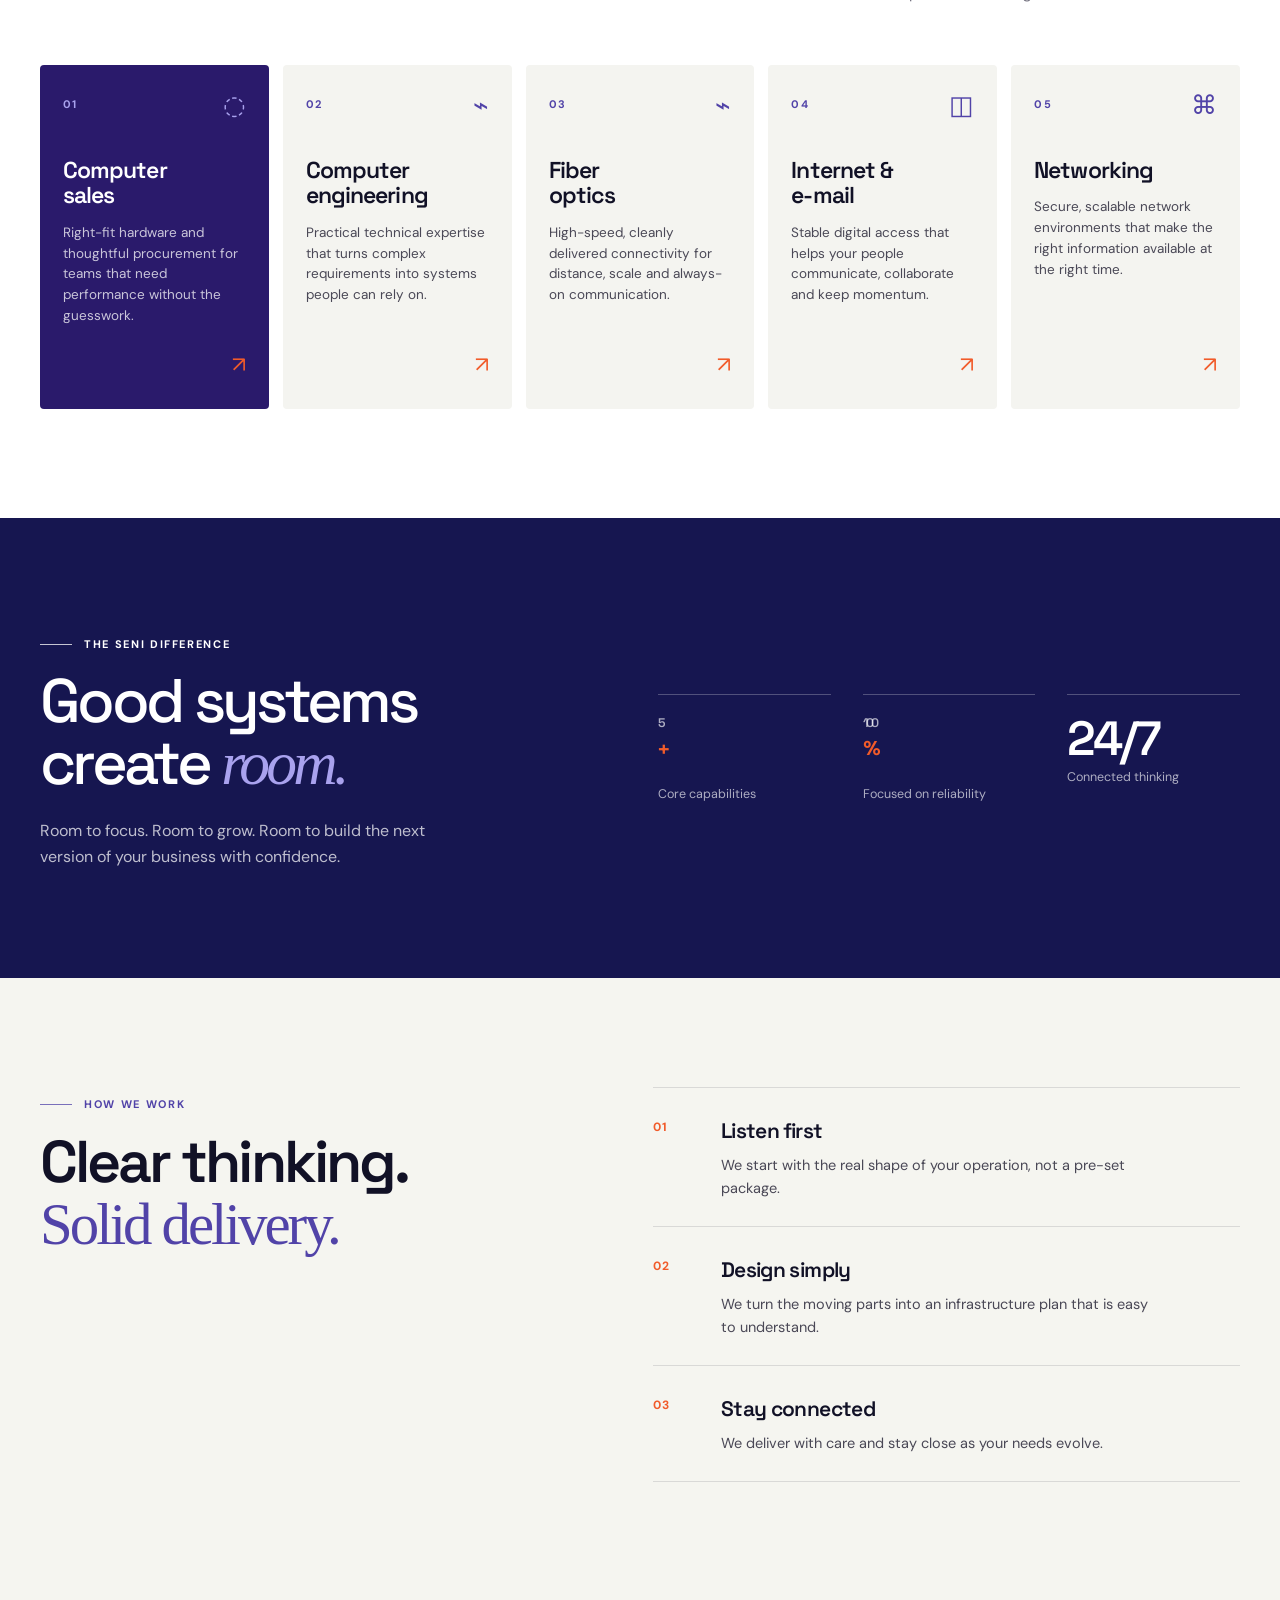
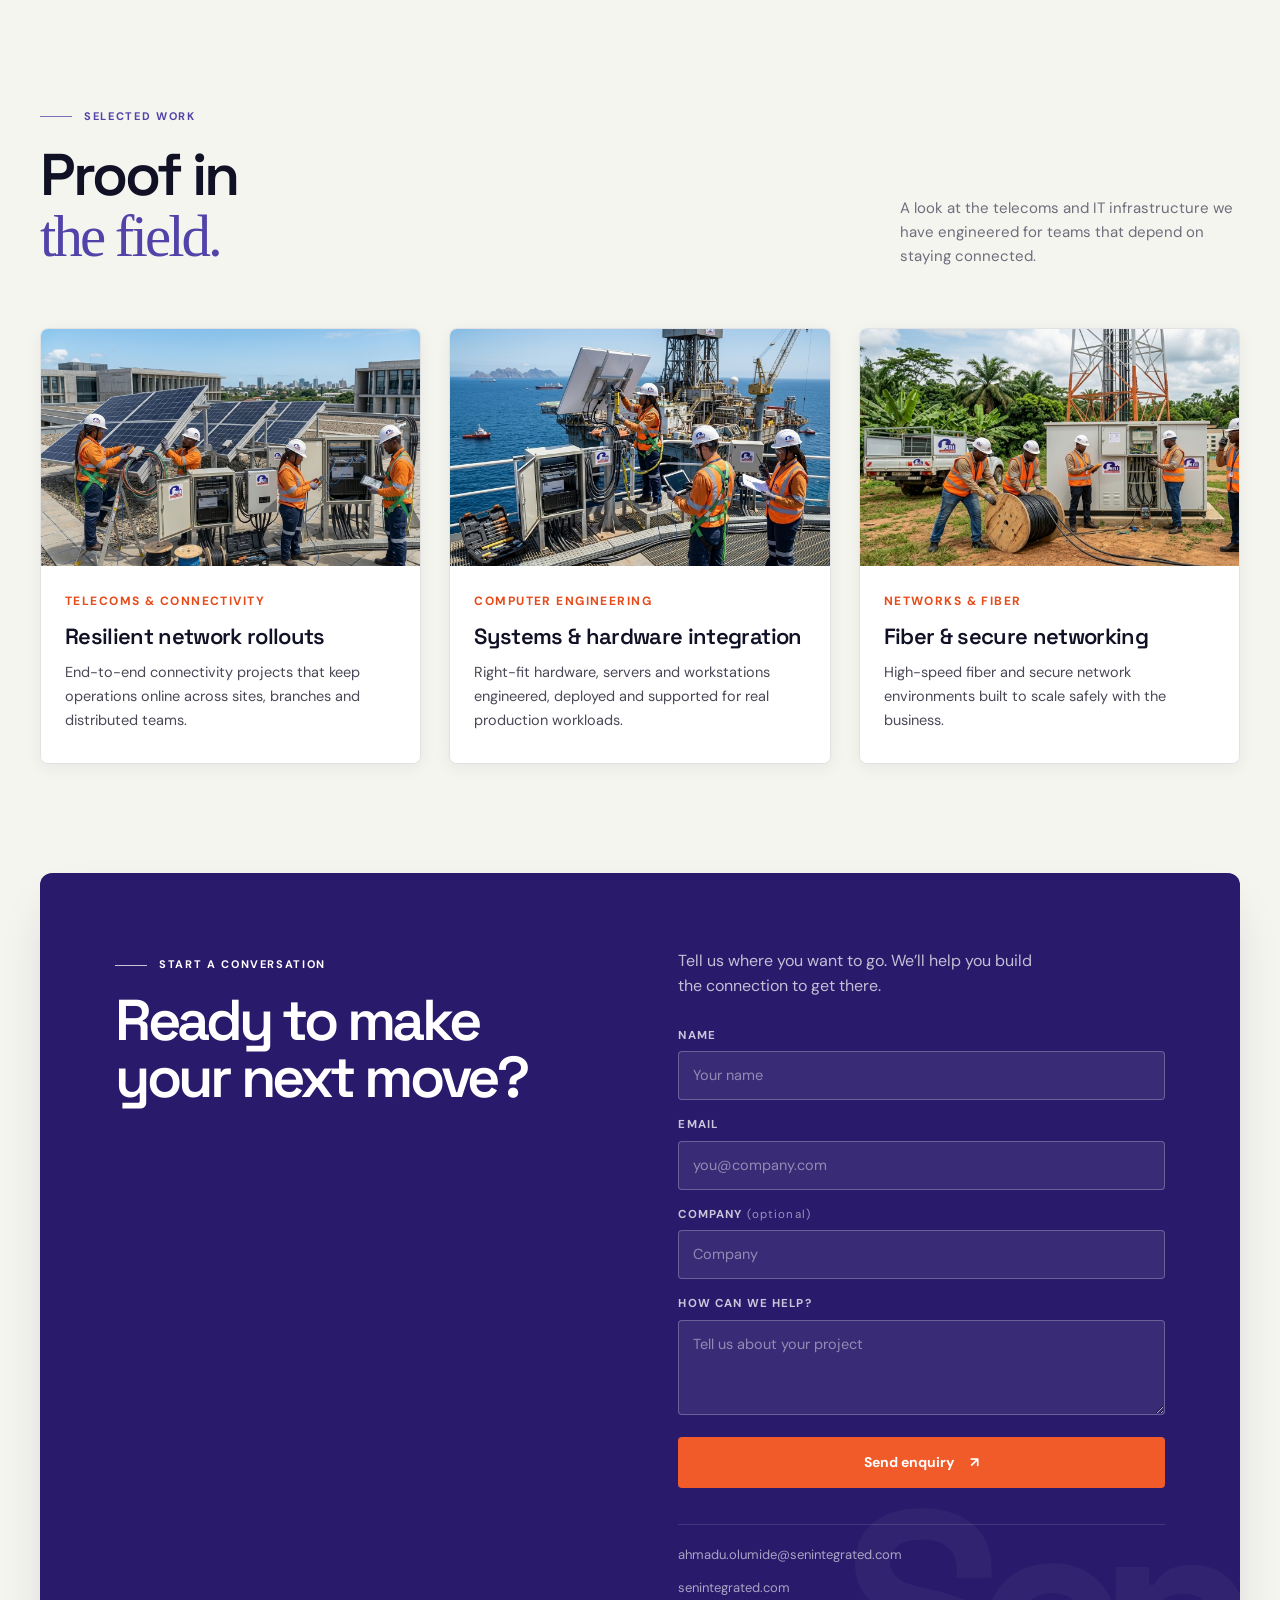
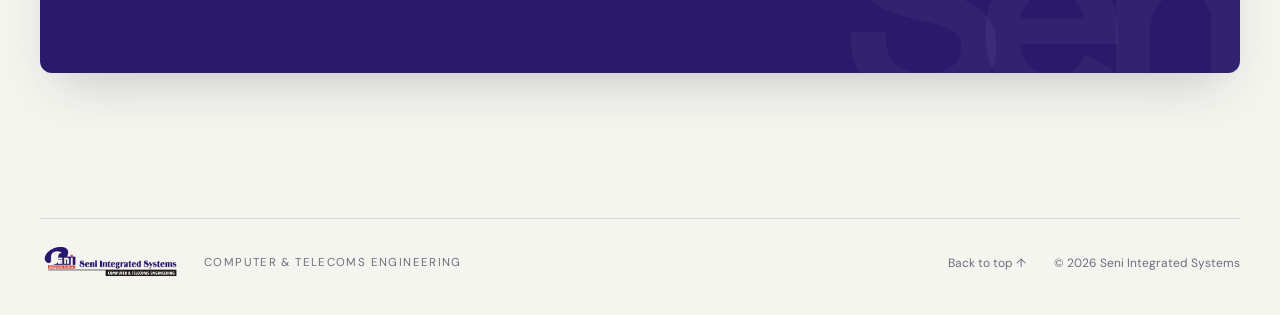
==== commit b3fae3cd: "Add files via upload" ====
--- a/index.html
+++ b/index.html
@@ -6,69 +6,344 @@
   <meta name="description" content="Seni Integrated Systems — computer and telecoms engineering for connected, secure, high-performance operations." />
   <meta name="author" content="Seni Integrated Systems" />
   <meta name="theme-color" content="#161650" />
+  
   <meta property="og:type" content="website" />
   <meta property="og:title" content="Seni Integrated Systems | Built for connection" />
   <meta property="og:description" content="Computer and telecoms engineering for connected, secure, high-performance operations." />
   <meta property="og:image" content="assets/image001.jpg" />
+  
   <meta name="twitter:card" content="summary_large_image" />
   <meta name="twitter:title" content="Seni Integrated Systems" />
   <meta name="twitter:description" content="Computer and telecoms engineering for connected, secure, high-performance operations." />
+  
   <link rel="icon" href="assets/logo.png" />
   <title>Seni Integrated Systems | Built for connection</title>
+  
   <link rel="preconnect" href="https://fonts.googleapis.com">
   <link rel="preconnect" href="https://fonts.gstatic.com" crossorigin>
   <link href="https://fonts.googleapis.com/css2?family=DM+Sans:wght@400;500;600;700&family=Space+Grotesk:wght@400;500;600;700&display=swap" rel="stylesheet">
-  <link rel="stylesheet" href="styles.css" />
+  <link rel="stylesheet" href="styles.css?v=2.2" />
 </head>
 <body>
-  <div class="announcement"><span class="pulse"></span> Computer & telecoms engineering, designed around your next move <a href="#contact">Start a conversation <span>↗</span></a></div>
+  <div class="announcement">
+    <span class="pulse"></span>
+    <span>Computer &amp; telecoms engineering, designed around your next move</span>
+    <a href="#contact">Start a conversation <span>↗</span></a>
+  </div>
+
   <header class="site-header" id="top">
-    <a class="brand" href="#top" aria-label="Seni Integrated Systems home"><img src="assets/logo.png" alt="Seni Integrated Systems" /></a>
+    <a class="brand" href="#top" aria-label="Seni Integrated Systems home">
+      <img src="assets/logo.png" alt="Seni Integrated Systems logo" />
+    </a>
     <nav class="desktop-nav" aria-label="Main navigation">
-      <a href="#services">Capabilities</a><a href="#work">Work</a><a href="#approach">Our approach</a><a href="#about">About Seni</a><a href="#contact">Contact</a>
+      <a href="#services">Capabilities</a>
+      <a href="#work">Work</a>
+      <a href="#approach">Our approach</a>
+      <a href="#about">About Seni</a>
+      <a href="#contact">Contact</a>
     </nav>
     <a class="header-cta" href="#contact">Get in touch <span>↗</span></a>
-    <button class="menu-toggle" aria-label="Open menu" aria-expanded="false"><span></span><span></span></button>
+    <button class="menu-toggle" aria-label="Toggle navigation menu" aria-expanded="false">
+      <span></span>
+      <span></span>
+    </button>
   </header>
-  <div class="mobile-menu"><a href="#services">Capabilities</a><a href="#work">Work</a><a href="#approach">Our approach</a><a href="#about">About Seni</a><a href="#contact">Contact</a></div>
+
+  <nav class="mobile-menu" aria-label="Mobile navigation">
+    <a href="#services">Capabilities <span>↗</span></a>
+    <a href="#work">Work <span>↗</span></a>
+    <a href="#approach">Our approach <span>↗</span></a>
+    <a href="#about">About Seni <span>↗</span></a>
+    <a href="#contact">Contact <span>↗</span></a>
+  </nav>
 
   <main>
+    <!-- Hero Section -->
     <section class="hero" aria-label="Seni Integrated Systems introduction">
-      <div class="hero-bg"></div><div class="hero-grid"></div>
+      <div class="hero-bg"></div>
+      <div class="hero-grid"></div>
+      
       <div class="hero-content container">
-        <p class="eyebrow light" id="heroEyebrow"><span class="eyebrow-line"></span> Telecoms &amp; connectivity</p>
+        <p class="eyebrow light" id="heroEyebrow">
+          <span class="eyebrow-line"></span> Telecoms &amp; connectivity
+        </p>
         <h1>Make every<br><em>connection</em> count.</h1>
-        <p class="hero-copy">We engineer the infrastructure behind confident businesses — from resilient networks to the hardware and support that keep teams moving.</p>
-        <div class="hero-actions"><a class="button button-primary" href="#services">Explore our capabilities <span>↗</span></a><a class="text-link light-link" href="#about">Why Seni <span>→</span></a></div>
-      </div>
-      <div class="hero-meta container"><span>01 / 03</span><span class="hero-location">Lagos · Nigeria</span><div class="hero-lines"><i class="active"></i><i></i><i></i></div></div>
-      <button class="slider-arrow prev" aria-label="Previous slide">←</button><button class="slider-arrow next" aria-label="Next slide">→</button>
-    </section>
-
-    <section class="intro container" id="about"><div class="intro-statement"><p class="eyebrow"><span class="eyebrow-line"></span> A better connected world</p><h2>Technology should feel like an advantage, <span>not an obstacle.</span></h2></div><div class="intro-detail"><p>Seni Integrated Systems brings computer sales, engineering, fiber optics, connectivity and networking into one dependable partner. The result is less friction, clearer decisions and systems that are ready for what is next.</p><a class="text-link" href="#contact">Meet the team <span>→</span></a></div></section>
-
-    <section class="services section-pad" id="services"><div class="container"><div class="section-heading"><div><p class="eyebrow"><span class="eyebrow-line"></span> What we do</p><h2>Infrastructure with<br><span>intent.</span></h2></div><p class="section-intro">From first connection to everyday reliability, our capabilities work together to give your operation a stronger foundation.</p></div><div class="service-grid">
-      <article class="service-card featured"><div class="card-top"><span class="service-number">01</span><span class="service-icon">◌</span></div><h3>Computer<br>sales</h3><p>Right-fit hardware and thoughtful procurement for teams that need performance without the guesswork.</p><a href="#contact" aria-label="Explore computer sales">↗</a></article>
-      <article class="service-card"><div class="card-top"><span class="service-number">02</span><span class="service-icon">⌁</span></div><h3>Computer<br>engineering</h3><p>Practical technical expertise that turns complex requirements into systems people can rely on.</p><a href="#contact" aria-label="Explore computer engineering">↗</a></article>
-      <article class="service-card"><div class="card-top"><span class="service-number">03</span><span class="service-icon">⌁</span></div><h3>Fiber<br>optics</h3><p>High-speed, cleanly delivered connectivity for distance, scale and always-on communication.</p><a href="#contact" aria-label="Explore fiber optics">↗</a></article>
-      <article class="service-card"><div class="card-top"><span class="service-number">04</span><span class="service-icon">◫</span></div><h3>Internet &<br>e-mail</h3><p>Stable digital access that helps your people communicate, collaborate and keep momentum.</p><a href="#contact" aria-label="Explore internet and email">↗</a></article>
-      <article class="service-card"><div class="card-top"><span class="service-number">05</span><span class="service-icon">⌘</span></div><h3>Networking</h3><p>Secure, scalable network environments that make the right information available at the right time.</p><a href="#contact" aria-label="Explore networking">↗</a></article>
-    </div></div></section>
-
-    <section class="proof section-pad"><div class="container proof-inner"><div class="proof-copy"><p class="eyebrow light"><span class="eyebrow-line"></span> The Seni difference</p><h2>Good systems<br>create <em>room.</em></h2><p>Room to focus. Room to grow. Room to build the next version of your business with confidence.</p></div><div class="stat-grid"><div class="stat"><strong><span class="counter" data-target="5">0</span><sup>+</sup></strong><span>Core capabilities</span></div><div class="stat"><strong><span class="counter" data-target="100">0</span><sup>%</sup></strong><span>Focused on reliability</span></div><div class="stat"><strong>24/7</strong><span>Connected thinking</span></div></div></div></section>
-
-    <section class="approach section-pad" id="approach"><div class="container approach-layout"><div class="approach-title"><p class="eyebrow"><span class="eyebrow-line"></span> How we work</p><h2>Clear thinking.<br><span>Solid delivery.</span></h2></div><div class="steps"><div class="step"><span>01</span><div><h3>Listen first</h3><p>We start with the real shape of your operation, not a pre-set package.</p></div></div><div class="step"><span>02</span><div><h3>Design simply</h3><p>We turn the moving parts into an infrastructure plan that is easy to understand.</p></div></div><div class="step"><span>03</span><div><h3>Stay connected</h3><p>We deliver with care and stay close as your needs evolve.</p></div></div></div></div></section>
-
-    <section class="work section-pad" id="work"><div class="container"><div class="section-heading"><div><p class="eyebrow"><span class="eyebrow-line"></span> Selected work</p><h2>Proof in<br><span>the field.</span></h2></div><p class="section-intro">A look at the telecoms and IT infrastructure we have engineered for teams that depend on staying connected.</p></div><div class="work-grid">
-      <article class="work-card"><img src="assets/image001.jpg" alt="Telecoms and connectivity infrastructure delivered by Seni Integrated Systems" loading="lazy" /><div class="work-body"><span class="work-tag">Telecoms &amp; connectivity</span><h3>Resilient network rollouts</h3><p>End-to-end connectivity projects that keep operations online across sites, branches and distributed teams.</p></div></article>
-      <article class="work-card"><img src="assets/image002.jpg" alt="Computer engineering and systems integration by Seni Integrated Systems" loading="lazy" /><div class="work-body"><span class="work-tag">Computer engineering</span><h3>Systems &amp; hardware integration</h3><p>Right-fit hardware, servers and workstations engineered, deployed and supported for real production workloads.</p></div></article>
-      <article class="work-card"><img src="assets/image003.jpg" alt="Fiber optics and secure networking infrastructure by Seni Integrated Systems" loading="lazy" /><div class="work-body"><span class="work-tag">Networks &amp; fiber</span><h3>Fiber &amp; secure networking</h3><p>High-speed fiber and secure network environments built to scale safely with the business.</p></div></article>
-    </div></div></section>
-
-    <section class="contact section-pad" id="contact"><div class="container contact-card"><div><p class="eyebrow light"><span class="eyebrow-line"></span> Start a conversation</p><h2>Ready to make<br>your next move?</h2></div><div class="contact-side"><p>Tell us where you want to go. We’ll help you build the connection to get there.</p><form class="contact-form" id="contactForm" novalidate><div class="field"><label for="cf-name">Name</label><input id="cf-name" name="name" type="text" placeholder="Your name" required /></div><div class="field"><label for="cf-email">Email</label><input id="cf-email" name="email" type="email" placeholder="you@company.com" required /></div><div class="field"><label for="cf-company">Company <span>(optional)</span></label><input id="cf-company" name="company" type="text" placeholder="Company" /></div><div class="field"><label for="cf-message">How can we help?</label><textarea id="cf-message" name="message" rows="3" placeholder="Tell us about your project" required></textarea></div><button class="button button-accent" type="submit">Send enquiry <span>↗</span></button></form><div class="contact-details"><span>ahmadu.olumide@senintegrated.com</span><span>senintegrated.com</span></div></div></div></section>
+        <p class="hero-copy">
+          We engineer the infrastructure behind confident businesses — from resilient networks to the hardware and support that keep teams moving.
+        </p>
+        <div class="hero-actions">
+          <a class="button button-primary" href="#services">Explore our capabilities <span>↗</span></a>
+          <a class="text-link light-link" href="#about">Why Seni <span>→</span></a>
+        </div>
+      </div>
+
+      <div class="hero-meta container">
+        <span>01 / 03</span>
+        <span class="hero-location">Lagos · Nigeria</span>
+        <div class="hero-lines">
+          <i class="active"></i>
+          <i></i>
+          <i></i>
+        </div>
+      </div>
+
+      <button class="slider-arrow prev" aria-label="Previous slide">←</button>
+      <button class="slider-arrow next" aria-label="Next slide">→</button>
+    </section>
+
+    <!-- Intro Section -->
+    <section class="intro container section-pad" id="about">
+      <div class="intro-statement">
+        <p class="eyebrow">
+          <span class="eyebrow-line"></span> A better connected world
+        </p>
+        <h2>Technology should feel like an advantage, <span>not an obstacle.</span></h2>
+      </div>
+      <div class="intro-detail">
+        <p>
+          Seni Integrated Systems brings computer sales, engineering, fiber optics, connectivity and networking into one dependable partner. The result is less friction, clearer decisions and systems that are ready for what is next.
+        </p>
+        <a class="text-link" href="#contact">Meet the team <span>→</span></a>
+      </div>
+    </section>
+
+    <!-- Capabilities / Services Section -->
+    <section class="services section-pad" id="services">
+      <div class="container">
+        <div class="section-heading">
+          <div>
+            <p class="eyebrow">
+              <span class="eyebrow-line"></span> What we do
+            </p>
+            <h2>Infrastructure with<br><span>intent.</span></h2>
+          </div>
+          <p class="section-intro">
+            From first connection to everyday reliability, our capabilities work together to give your operation a stronger foundation.
+          </p>
+        </div>
+
+        <div class="service-grid">
+          <article class="service-card featured">
+            <div class="card-top">
+              <span class="service-number">01</span>
+              <span class="service-icon">◌</span>
+            </div>
+            <h3>Computer<br>sales</h3>
+            <p>Right-fit hardware and thoughtful procurement for teams that need performance without the guesswork.</p>
+            <a href="#contact" aria-label="Explore computer sales">↗</a>
+          </article>
+
+          <article class="service-card">
+            <div class="card-top">
+              <span class="service-number">02</span>
+              <span class="service-icon">⌁</span>
+            </div>
+            <h3>Computer<br>engineering</h3>
+            <p>Practical technical expertise that turns complex requirements into systems people can rely on.</p>
+            <a href="#contact" aria-label="Explore computer engineering">↗</a>
+          </article>
+
+          <article class="service-card">
+            <div class="card-top">
+              <span class="service-number">03</span>
+              <span class="service-icon">⌁</span>
+            </div>
+            <h3>Fiber<br>optics</h3>
+            <p>High-speed, cleanly delivered connectivity for distance, scale and always-on communication.</p>
+            <a href="#contact" aria-label="Explore fiber optics">↗</a>
+          </article>
+
+          <article class="service-card">
+            <div class="card-top">
+              <span class="service-number">04</span>
+              <span class="service-icon">◫</span>
+            </div>
+            <h3>Internet &amp;<br>e-mail</h3>
+            <p>Stable digital access that helps your people communicate, collaborate and keep momentum.</p>
+            <a href="#contact" aria-label="Explore internet and email">↗</a>
+          </article>
+
+          <article class="service-card">
+            <div class="card-top">
+              <span class="service-number">05</span>
+              <span class="service-icon">⌘</span>
+            </div>
+            <h3>Networking</h3>
+            <p>Secure, scalable network environments that make the right information available at the right time.</p>
+            <a href="#contact" aria-label="Explore networking">↗</a>
+          </article>
+        </div>
+      </div>
+    </section>
+
+    <!-- Proof / Stats Section -->
+    <section class="proof section-pad">
+      <div class="container proof-inner">
+        <div class="proof-copy">
+          <p class="eyebrow light">
+            <span class="eyebrow-line"></span> The Seni difference
+          </p>
+          <h2>Good systems<br>create <em>room.</em></h2>
+          <p>Room to focus. Room to grow. Room to build the next version of your business with confidence.</p>
+        </div>
+        <div class="stat-grid">
+          <div class="stat">
+            <strong><span class="counter" data-target="5">0</span><sup>+</sup></strong>
+            <span>Core capabilities</span>
+          </div>
+          <div class="stat">
+            <strong><span class="counter" data-target="100">0</span><sup>%</sup></strong>
+            <span>Focused on reliability</span>
+          </div>
+          <div class="stat">
+            <strong>24/7</strong>
+            <span>Connected thinking</span>
+          </div>
+        </div>
+      </div>
+    </section>
+
+    <!-- Approach Section -->
+    <section class="approach section-pad" id="approach">
+      <div class="container approach-layout">
+        <div class="approach-title">
+          <p class="eyebrow">
+            <span class="eyebrow-line"></span> How we work
+          </p>
+          <h2>Clear thinking.<br><span>Solid delivery.</span></h2>
+        </div>
+        <div class="steps">
+          <div class="step">
+            <span>01</span>
+            <div>
+              <h3>Listen first</h3>
+              <p>We start with the real shape of your operation, not a pre-set package.</p>
+            </div>
+          </div>
+          <div class="step">
+            <span>02</span>
+            <div>
+              <h3>Design simply</h3>
+              <p>We turn the moving parts into an infrastructure plan that is easy to understand.</p>
+            </div>
+          </div>
+          <div class="step">
+            <span>03</span>
+            <div>
+              <h3>Stay connected</h3>
+              <p>We deliver with care and stay close as your needs evolve.</p>
+            </div>
+          </div>
+        </div>
+      </div>
+    </section>
+
+    <!-- Selected Work / Proof in the field Section -->
+    <section class="work section-pad" id="work">
+      <div class="container">
+        <div class="section-heading">
+          <div>
+            <p class="eyebrow">
+              <span class="eyebrow-line"></span> Selected work
+            </p>
+            <h2>Proof in<br><span>the field.</span></h2>
+          </div>
+          <p class="section-intro">
+            A look at the telecoms and IT infrastructure we have engineered for teams that depend on staying connected.
+          </p>
+        </div>
+        
+        <div class="work-grid">
+          <article class="work-card">
+            <div class="work-image-wrap">
+              <img src="assets/image001.jpg" alt="Telecoms and connectivity infrastructure delivered by Seni Integrated Systems" loading="lazy" />
+            </div>
+            <div class="work-body">
+              <span class="work-tag">Telecoms &amp; connectivity</span>
+              <h3>Resilient network rollouts</h3>
+              <p>End-to-end connectivity projects that keep operations online across sites, branches and distributed teams.</p>
+            </div>
+          </article>
+
+          <article class="work-card">
+            <div class="work-image-wrap">
+              <img src="assets/image002.jpg" alt="Computer engineering and systems integration by Seni Integrated Systems" loading="lazy" />
+            </div>
+            <div class="work-body">
+              <span class="work-tag">Computer engineering</span>
+              <h3>Systems &amp; hardware integration</h3>
+              <p>Right-fit hardware, servers and workstations engineered, deployed and supported for real production workloads.</p>
+            </div>
+          </article>
+
+          <article class="work-card">
+            <div class="work-image-wrap">
+              <img src="assets/image003.jpg" alt="Fiber optics and secure networking infrastructure by Seni Integrated Systems" loading="lazy" />
+            </div>
+            <div class="work-body">
+              <span class="work-tag">Networks &amp; fiber</span>
+              <h3>Fiber &amp; secure networking</h3>
+              <p>High-speed fiber and secure network environments built to scale safely with the business.</p>
+            </div>
+          </article>
+        </div>
+      </div>
+    </section>
+
+    <!-- Contact Section -->
+    <section class="contact section-pad" id="contact">
+      <div class="container contact-card">
+        <div>
+          <p class="eyebrow light">
+            <span class="eyebrow-line"></span> Start a conversation
+          </p>
+          <h2>Ready to make<br>your next move?</h2>
+        </div>
+        
+        <div class="contact-side">
+          <p>Tell us where you want to go. We’ll help you build the connection to get there.</p>
+          <form class="contact-form" id="contactForm" novalidate>
+            <div class="field">
+              <label for="cf-name">Name</label>
+              <input id="cf-name" name="name" type="text" placeholder="Your name" required />
+            </div>
+            <div class="field">
+              <label for="cf-email">Email</label>
+              <input id="cf-email" name="email" type="email" placeholder="you@company.com" required />
+            </div>
+            <div class="field">
+              <label for="cf-company">Company <span>(optional)</span></label>
+              <input id="cf-company" name="company" type="text" placeholder="Company" />
+            </div>
+            <div class="field">
+              <label for="cf-message">How can we help?</label>
+              <textarea id="cf-message" name="message" rows="3" placeholder="Tell us about your project" required></textarea>
+            </div>
+            <button class="button button-accent" type="submit">Send enquiry <span>↗</span></button>
+          </form>
+          
+          <div class="contact-details">
+            <span>ahmadu.olumide@senintegrated.com</span>
+            <span>senintegrated.com</span>
+          </div>
+        </div>
+      </div>
+    </section>
   </main>
-  <footer class="footer"><div class="container footer-inner"><img src="assets/logo.png" alt="Seni Integrated Systems" /><span>Computer & telecoms engineering</span><div class="footer-links"><a href="#top">Back to top ↑</a><span>© <span id="year"></span> Seni Integrated Systems</span></div></div></footer>
-  <div class="toast" role="status">Thanks — your message is on its way.</div>
+
+  <!-- Footer -->
+  <footer class="footer">
+    <div class="container footer-inner">
+      <img src="assets/logo.png" alt="Seni Integrated Systems" />
+      <span>Computer &amp; telecoms engineering</span>
+      <div class="footer-links">
+        <a href="#top">Back to top ↑</a>
+        <span>© <span id="year"></span> Seni Integrated Systems</span>
+      </div>
+    </div>
+  </footer>
+
+  <div class="toast" role="status" aria-live="polite">Thanks — your message is on its way.</div>
   <script src="script.js"></script>
 </body>
 </html>
--- a/styles.css
+++ b/styles.css
@@ -1 +1,1346 @@
-:root{--ink:#111126;--navy:#161650;--purple:#2a1a6b;--violet:#5143a8;--orange:#f15b2a;--cream:#f5f5f0;--mist:#e9e9e4;--white:#fff;--line:rgba(17,17,38,.14);--ease:cubic-bezier(.23,1,.32,1)}*{box-sizing:border-box}html{scroll-behavior:smooth}body{margin:0;color:var(--ink);background:var(--cream);font-family:'DM Sans',sans-serif;font-size:16px;line-height:1.55;overflow-x:hidden}a{color:inherit;text-decoration:none}button{font:inherit}.container{width:min(1180px,calc(100% - 80px));margin-inline:auto}.announcement{height:38px;background:var(--orange);color:#fff;display:flex;align-items:center;justify-content:center;gap:10px;font-size:12px;letter-spacing:.03em}.announcement a{font-weight:700;margin-left:16px;border-bottom:1px solid rgba(255,255,255,.6)}.announcement span:last-child{font-size:15px}.pulse{width:7px;height:7px;border-radius:50%;background:#ffd2c6;box-shadow:0 0 0 4px rgba(255,255,255,.12)}.site-header{height:89px;display:flex;align-items:center;justify-content:space-between;padding:0 40px;position:absolute;z-index:5;top:38px;left:0;right:0;color:#fff;border-bottom:1px solid rgba(255,255,255,.18)}.brand img{width:190px;height:auto;display:block;}.desktop-nav{display:flex;gap:34px;margin-left:auto;margin-right:43px;font-size:13px}.desktop-nav a{opacity:.78;transition:opacity .2s}.desktop-nav a:hover{opacity:1}.header-cta{font-size:13px;border:1px solid rgba(255,255,255,.4);padding:11px 15px;border-radius:3px;transition:background .2s,border .2s}.header-cta:hover{background:#fff;color:var(--navy);border-color:#fff}.header-cta span,.button span{margin-left:18px;font-size:17px}.menu-toggle,.mobile-menu{display:none}.hero{min-height:720px;height:min(800px,calc(100vh - 0px));position:relative;background:var(--navy);color:#fff;overflow:hidden}.hero-bg{position:absolute;inset:0;background:linear-gradient(90deg,rgba(19,16,71,.98) 0%,rgba(27,22,94,.89) 42%,rgba(30,24,90,.42) 100%),url('assets/image001.jpg') center/cover;transform:scale(1.05);transition:transform 1.1s var(--ease),opacity .6s}.hero-grid{position:absolute;inset:0;opacity:.3;background-image:linear-gradient(rgba(255,255,255,.09) 1px,transparent 1px),linear-gradient(90deg,rgba(255,255,255,.09) 1px,transparent 1px);background-size:80px 80px;mask-image:linear-gradient(90deg,#000,transparent 80%)}.hero-content{position:relative;padding-top:230px}.eyebrow{font-size:11px;letter-spacing:.15em;text-transform:uppercase;font-weight:700;display:flex;align-items:center;gap:12px;color:var(--violet);margin:0 0 22px}.eyebrow.light{color:#fff}.eyebrow-line{height:1px;width:34px;background:currentColor;display:inline-block;opacity:.7}.hero h1{font-family:'Space Grotesk',sans-serif;font-weight:500;font-size:clamp(56px,7.4vw,106px);letter-spacing:-.07em;line-height:.91;margin:0 0 30px;max-width:760px}.hero h1 em,.proof h2 em{font-family:Georgia,serif;font-weight:400;color:#a9a2ee;letter-spacing:-.08em}.hero-copy{font-size:17px;line-height:1.55;max-width:425px;color:rgba(255,255,255,.75);margin:0 0 38px}.hero-actions{display:flex;gap:29px;align-items:center}.button{display:inline-flex;align-items:center;justify-content:space-between;padding:15px 18px;font-size:13px;font-weight:700;transition:transform .18s var(--ease),background .18s}.button:active{transform:scale(.97)}.button-primary{background:#fff;color:var(--navy);min-width:221px}.button-primary:hover{background:#d8d4ff}.text-link{font-size:13px;font-weight:700;border-bottom:1px solid currentColor;padding-bottom:4px;display:inline-flex;gap:22px;align-items:center}.text-link span{font-size:18px}.light-link{color:#fff}.hero-meta{position:absolute;bottom:38px;left:0;right:0;display:flex;align-items:center;font-size:11px;letter-spacing:.12em;text-transform:uppercase;color:rgba(255,255,255,.64)}.hero-location{margin-left:auto;margin-right:40px}.hero-lines{display:flex;gap:5px}.hero-lines i{display:block;width:38px;height:2px;background:rgba(255,255,255,.3)}.hero-lines i.active{background:var(--orange)}.slider-arrow{position:absolute;bottom:31px;background:none;border:0;color:#fff;font-size:23px;cursor:pointer;opacity:.8}.slider-arrow:hover{opacity:1}.slider-arrow.prev{right:121px}.slider-arrow.next{right:76px}.intro{padding:134px 0 145px;display:grid;grid-template-columns:1.1fr .7fr;gap:80px}.intro h2,.section-heading h2,.approach h2{font-family:'Space Grotesk',sans-serif;font-size:clamp(38px,4.7vw,68px);letter-spacing:-.065em;line-height:1.04;font-weight:500;margin:0}.intro h2 span,.section-heading h2 span,.approach h2 span{font-family:Georgia,serif;color:var(--violet);font-weight:400;letter-spacing:-.07em}.intro-detail{padding-top:47px;max-width:365px}.intro-detail p{font-size:17px;line-height:1.65;color:#5f5d6b;margin:0 0 28px}.section-pad{padding:120px 0}.services{background:#fff}.section-heading{display:flex;justify-content:space-between;align-items:flex-end;margin-bottom:62px}.section-intro{max-width:280px;color:#74727d;font-size:14px;line-height:1.65;margin:0}.service-grid{display:grid;grid-template-columns:repeat(5,1fr);gap:10px}.service-card{min-height:340px;background:#f2f2ee;padding:24px;display:flex;flex-direction:column;transition:transform .25s var(--ease),background .25s,color .25s;position:relative}.service-card:hover{transform:translateY(-8px);background:var(--navy);color:#fff}.service-card.featured{background:var(--purple);color:#fff}.card-top{display:flex;justify-content:space-between;align-items:center;color:var(--violet)}.featured .card-top{color:#a9a2ee}.service-number{font-size:11px;letter-spacing:.12em}.service-icon{font-size:28px;line-height:1}.service-card h3{font-family:'Space Grotesk',sans-serif;font-size:25px;line-height:1.02;letter-spacing:-.06em;font-weight:500;margin:58px 0 17px}.service-card p{font-size:13px;line-height:1.5;color:#777580;margin:0}.featured p,.service-card:hover p{color:rgba(255,255,255,.68)}.service-card>a{margin-top:auto;font-size:25px;color:var(--orange);align-self:flex-end}.proof{background:var(--navy);color:#fff}.proof-inner{display:grid;grid-template-columns:1fr 1fr;gap:100px;align-items:center}.proof h2{font-family:'Space Grotesk',sans-serif;font-size:clamp(48px,5vw,75px);letter-spacing:-.07em;line-height:.98;font-weight:500;margin:0 0 30px}.proof-copy>p:last-child{color:rgba(255,255,255,.64);font-size:16px;max-width:300px}.stat-grid{display:grid;grid-template-columns:repeat(3,1fr);gap:25px}.stat{border-top:1px solid rgba(255,255,255,.25);padding-top:20px}.stat strong{font-family:'Space Grotesk',sans-serif;font-size:43px;letter-spacing:-.08em;font-weight:500;display:block;margin-bottom:8px}.stat sup{font-family:'DM Sans',sans-serif;color:var(--orange);font-size:20px;letter-spacing:0}.stat span{font-size:12px;color:rgba(255,255,255,.58);line-height:1.3;display:block}.approach{background:var(--cream)}.approach-layout{display:grid;grid-template-columns:1fr 1fr;gap:110px}.steps{border-top:1px solid var(--line)}.step{display:grid;grid-template-columns:52px 1fr;gap:24px;padding:28px 0;border-bottom:1px solid var(--line)}.step>span{font-size:11px;letter-spacing:.12em;color:var(--orange);padding-top:5px}.step h3{font-family:'Space Grotesk',sans-serif;font-weight:500;font-size:22px;letter-spacing:-.04em;margin:0 0 6px}.step p{font-size:14px;color:#777580;max-width:350px;margin:0}.contact{padding-top:0;background:var(--cream)}.contact-card{background:var(--purple);color:#fff;padding:72px 75px;display:grid;grid-template-columns:1.1fr .9fr;gap:80px;position:relative;overflow:hidden}.contact-card:after{content:'Seni';position:absolute;right:-35px;bottom:-88px;color:rgba(255,255,255,.045);font-family:'Space Grotesk';font-weight:700;font-size:270px;letter-spacing:-.13em}.contact h2{font-family:'Space Grotesk',sans-serif;font-size:clamp(42px,4.6vw,67px);line-height:.96;letter-spacing:-.07em;font-weight:500;margin:0}.contact-side{padding-top:32px;position:relative;z-index:1}.contact-side>p{font-size:16px;color:rgba(255,255,255,.65);max-width:320px;margin:0 0 28px}.button-accent{background:var(--orange);color:#fff;min-width:159px}.button-accent:hover{background:#ff7448}.contact-details{display:flex;gap:18px;flex-direction:column;color:rgba(255,255,255,.56);font-size:12px;margin-top:45px}.footer{background:var(--cream);padding:30px 0}.footer-inner{display:flex;align-items:center;gap:20px;border-top:1px solid var(--line);padding-top:25px}.footer img{width:150px}.footer>div>span{font-size:11px;color:#777580;text-transform:uppercase;letter-spacing:.12em}.footer-links{margin-left:auto;display:flex;gap:25px;font-size:11px;color:#777580}.footer-links a:hover{color:var(--ink)}.toast{position:fixed;bottom:24px;right:24px;background:var(--ink);color:#fff;padding:14px 20px;font-size:13px;transform:translateY(120px);opacity:0;transition:transform .3s var(--ease),opacity .3s;z-index:20}.toast.show{transform:translateY(0);opacity:1}@media(max-width:900px){.container{width:min(100% - 40px,620px)}.site-header{padding:0 20px}.desktop-nav,.header-cta{display:none}.menu-toggle{display:flex;background:none;border:0;color:#fff;flex-direction:column;gap:6px;padding:10px;cursor:pointer}.menu-toggle span{width:24px;height:1px;background:#fff;display:block}.mobile-menu{display:flex;position:fixed;z-index:4;top:127px;right:0;left:0;background:var(--navy);flex-direction:column;padding:8px 20px 25px;transform:translateY(-140%);transition:transform .3s var(--ease)}.mobile-menu.open{transform:translateY(0)}.mobile-menu a{color:#fff;padding:15px 0;border-bottom:1px solid rgba(255,255,255,.15);font-size:14px}.hero{min-height:700px}.hero-content{padding-top:220px}.intro,.proof-inner,.approach-layout,.contact-card{grid-template-columns:1fr;gap:45px}.intro{padding:90px 0}.intro-detail{padding-top:0}.section-pad{padding:90px 0}.section-heading{display:block}.section-intro{margin-top:25px}.service-grid{grid-template-columns:repeat(2,1fr)}.service-card{min-height:290px}.service-card h3{margin-top:45px}.proof-inner{gap:70px}.contact-card{padding:55px 35px}.contact-side{padding-top:0}.footer-inner{flex-wrap:wrap}.footer-links{width:100%;margin-left:0;justify-content:space-between}}@media(max-width:520px){.announcement{font-size:10px;padding:0 14px;justify-content:flex-start}.announcement a{display:none}.brand img{width:155px}.hero h1{font-size:56px}.hero-copy{font-size:15px}.hero-actions{align-items:flex-start;flex-direction:column;gap:18px}.hero-meta{bottom:28px}.hero-location{display:none}.slider-arrow.prev{right:75px}.slider-arrow.next{right:32px}.section-heading h2 br{display:none}.service-grid{grid-template-columns:1fr}.service-card{min-height:255px}.stat-grid{gap:14px}.stat strong{font-size:32px}.stat span{font-size:10px}.contact-card{padding:45px 25px}.contact h2{font-size:47px}.footer-inner{align-items:flex-start;flex-direction:column;gap:15px}.footer-links{flex-direction:column;gap:10px}.footer img{width:138px}}@media(prefers-reduced-motion:reduce){html{scroll-behavior:auto}.hero-bg{transition:none}.service-card,.toast{transition:none}}@media(max-width:760px){.work-grid{grid-template-columns:1fr}.work-card img{height:200px}}.work{background:var(--cream)}.work-grid{display:grid;grid-template-columns:repeat(3,1fr);gap:18px}.work-card{background:#fff;border:1px solid var(--line);overflow:hidden;display:flex;flex-direction:column;transition:transform .25s var(--ease),box-shadow .25s}.work-card:hover{transform:translateY(-6px);box-shadow:0 24px 50px -28px rgba(17,17,38,.4)}.work-card img{width:100%;height:220px;object-fit:cover;display:block}.work-body{padding:26px 24px 30px}.work-tag{font-size:11px;letter-spacing:.12em;text-transform:uppercase;font-weight:700;color:var(--orange)}.work-body h3{font-family:'Space Grotesk',sans-serif;font-size:22px;letter-spacing:-.03em;margin:12px 0 10px}.work-body p{font-size:14px;line-height:1.6;color:#5f5d6b;margin:0}.contact-form{display:flex;flex-direction:column;gap:14px;margin:0 0 4px}.field{display:flex;flex-direction:column;gap:6px}.field label{font-size:11px;letter-spacing:.1em;text-transform:uppercase;font-weight:700;color:rgba(255,255,255,.7)}.field label span{text-transform:none;font-weight:400;opacity:.7}.field input,.field textarea{font:inherit;font-size:14px;padding:12px 14px;border:1px solid rgba(255,255,255,.25);background:rgba(255,255,255,.06);color:#fff;border-radius:3px;outline:none;transition:border .2s,background .2s}.field input::placeholder,.field textarea::placeholder{color:rgba(255,255,255,.45)}.field input:focus,.field textarea:focus{border-color:var(--orange);background:rgba(255,255,255,.12)}.field textarea{resize:vertical;min-height:84px}.contact-form .button-accent{margin-top:4px;justify-content:center}
+/* ==========================================================================
+   Seni Integrated Systems - Modern Responsive Stylesheet
+   ========================================================================== */
+
+:root {
+  color-scheme: light;
+  --ink: #111126;
+  --navy: #161650;
+  --navy-dark: #0f0f38;
+  --purple: #2a1a6b;
+  --violet: #5143a8;
+  --violet-light: #a9a2ee;
+  --orange: #f15b2a;
+  --orange-accent: #e64a19;
+  --orange-hover: #ff7448;
+  --cream: #f5f5f0;
+  --mist: #e9e9e4;
+  --white: #ffffff;
+  --line: rgba(17, 17, 38, 0.12);
+  --line-light: rgba(255, 255, 255, 0.18);
+  --text-primary: #111126;
+  --text-muted: #4a4856;
+  --text-subtle: #6f6d7c;
+  --ease: cubic-bezier(0.23, 1, 0.32, 1);
+  --shadow-sm: 0 4px 16px rgba(17, 17, 38, 0.06);
+  --shadow-md: 0 12px 32px rgba(17, 17, 38, 0.1);
+  --shadow-lg: 0 24px 50px -18px rgba(17, 17, 38, 0.22);
+  --radius-sm: 4px;
+  --radius-md: 8px;
+  --radius-lg: 12px;
+}
+
+/* Base Reset & Typography */
+*, *::before, *::after {
+  box-sizing: border-box;
+}
+
+html {
+  scroll-behavior: smooth;
+  -webkit-text-size-adjust: 100%;
+  color-scheme: light;
+}
+
+body {
+  margin: 0;
+  color: var(--text-primary);
+  background: var(--cream);
+  font-family: 'DM Sans', -apple-system, BlinkMacSystemFont, 'Segoe UI', Roboto, sans-serif;
+  font-size: 16px;
+  line-height: 1.6;
+  overflow-x: hidden;
+  text-rendering: optimizeLegibility;
+  -webkit-font-smoothing: antialiased;
+}
+
+img {
+  max-width: 100%;
+  height: auto;
+  display: block;
+}
+
+a {
+  color: inherit;
+  text-decoration: none;
+  transition: color 0.2s ease, opacity 0.2s ease;
+}
+
+button {
+  font: inherit;
+  cursor: pointer;
+  border: none;
+  background: none;
+}
+
+/* Layout Utilities */
+.container {
+  width: min(1200px, calc(100% - 48px));
+  margin-inline: auto;
+}
+
+.section-pad {
+  padding: clamp(65px, 8.5vw, 125px) 0;
+}
+
+/* Eyebrows & Section Headings */
+.eyebrow {
+  font-size: 11px;
+  letter-spacing: 0.15em;
+  text-transform: uppercase;
+  font-weight: 700;
+  display: inline-flex;
+  align-items: center;
+  gap: 12px;
+  color: var(--violet);
+  margin: 0 0 18px;
+}
+
+.eyebrow.light {
+  color: #fff;
+}
+
+.eyebrow-line {
+  height: 1px;
+  width: 32px;
+  background: currentColor;
+  display: inline-block;
+  opacity: 0.75;
+}
+
+.section-heading {
+  display: flex;
+  justify-content: space-between;
+  align-items: flex-end;
+  gap: 32px;
+  margin-bottom: clamp(36px, 5vw, 60px);
+}
+
+.section-heading h2,
+.intro h2,
+.approach h2,
+.contact h2 {
+  font-family: 'Space Grotesk', sans-serif;
+  font-size: clamp(34px, 4.6vw, 64px);
+  letter-spacing: -0.05em;
+  line-height: 1.05;
+  font-weight: 600;
+  margin: 0;
+  color: var(--ink);
+}
+
+.section-heading h2 span,
+.intro h2 span,
+.approach h2 span {
+  font-family: Georgia, serif;
+  color: var(--violet);
+  font-weight: 400;
+  letter-spacing: -0.05em;
+}
+
+.section-intro {
+  max-width: 340px;
+  color: var(--text-subtle);
+  font-size: 15px;
+  line-height: 1.6;
+  margin: 0;
+}
+
+/* Buttons & Links */
+.button {
+  display: inline-flex;
+  align-items: center;
+  justify-content: space-between;
+  gap: 16px;
+  padding: 14px 22px;
+  font-size: 14px;
+  font-weight: 700;
+  border-radius: var(--radius-sm);
+  transition: transform 0.2s var(--ease), background-color 0.2s ease, box-shadow 0.2s ease, color 0.2s ease;
+  white-space: nowrap;
+}
+
+.button:active {
+  transform: scale(0.98);
+}
+
+.button-primary {
+  background: #fff;
+  color: var(--navy);
+  min-width: 210px;
+  box-shadow: var(--shadow-sm);
+}
+
+.button-primary:hover {
+  background: #ebe8ff;
+  color: var(--navy-dark);
+}
+
+.button-accent {
+  background: var(--orange);
+  color: #fff;
+  min-width: 160px;
+}
+
+.button-accent:hover {
+  background: var(--orange-hover);
+}
+
+.text-link {
+  font-size: 14px;
+  font-weight: 700;
+  border-bottom: 1.5px solid currentColor;
+  padding-bottom: 4px;
+  display: inline-flex;
+  gap: 16px;
+  align-items: center;
+  transition: gap 0.2s var(--ease), opacity 0.2s ease;
+}
+
+.text-link:hover {
+  gap: 22px;
+  opacity: 0.85;
+}
+
+.light-link {
+  color: #fff;
+}
+
+/* ==========================================================================
+   Announcement Bar & Header
+   ========================================================================== */
+
+.announcement {
+  min-height: 38px;
+  background: var(--orange);
+  color: #fff;
+  display: flex;
+  align-items: center;
+  justify-content: center;
+  gap: 10px;
+  font-size: 12px;
+  letter-spacing: 0.02em;
+  padding: 8px 16px;
+  text-align: center;
+  position: relative;
+  z-index: 10;
+}
+
+.announcement a {
+  font-weight: 700;
+  margin-left: 8px;
+  border-bottom: 1px solid rgba(255, 255, 255, 0.6);
+  display: inline-flex;
+  align-items: center;
+  gap: 4px;
+}
+
+.announcement a:hover {
+  border-color: #fff;
+}
+
+.pulse {
+  width: 7px;
+  height: 7px;
+  border-radius: 50%;
+  background: #ffd2c6;
+  box-shadow: 0 0 0 4px rgba(255, 255, 255, 0.2);
+  display: inline-block;
+  flex-shrink: 0;
+  animation: pulse-ring 2s infinite ease-out;
+}
+
+@keyframes pulse-ring {
+  0% { box-shadow: 0 0 0 0 rgba(255, 255, 255, 0.4); }
+  70% { box-shadow: 0 0 0 8px rgba(255, 255, 255, 0); }
+  100% { box-shadow: 0 0 0 0 rgba(255, 255, 255, 0); }
+}
+
+.site-header {
+  height: 84px;
+  display: flex;
+  align-items: center;
+  justify-content: space-between;
+  padding: 0 40px;
+  position: absolute;
+  z-index: 15;
+  top: 38px;
+  left: 0;
+  right: 0;
+  color: #fff;
+  border-bottom: 1px solid var(--line-light);
+}
+
+.brand {
+  display: inline-flex;
+  align-items: center;
+}
+
+.brand img {
+  width: 175px;
+  height: auto;
+  display: block;
+}
+
+.desktop-nav {
+  display: flex;
+  gap: 32px;
+  margin-left: auto;
+  margin-right: 36px;
+  font-size: 13.5px;
+  font-weight: 500;
+}
+
+.desktop-nav a {
+  opacity: 0.82;
+  position: relative;
+}
+
+.desktop-nav a:hover {
+  opacity: 1;
+}
+
+.header-cta {
+  font-size: 13px;
+  font-weight: 600;
+  border: 1px solid rgba(255, 255, 255, 0.35);
+  padding: 10px 18px;
+  border-radius: var(--radius-sm);
+  transition: background-color 0.2s ease, border-color 0.2s ease, color 0.2s ease;
+  display: inline-flex;
+  align-items: center;
+  gap: 10px;
+}
+
+.header-cta:hover {
+  background: #fff;
+  color: var(--navy);
+  border-color: #fff;
+}
+
+/* Hamburger & Mobile Menu */
+.menu-toggle {
+  display: none;
+  background: transparent;
+  border: none;
+  color: #fff;
+  flex-direction: column;
+  justify-content: center;
+  align-items: center;
+  gap: 6px;
+  width: 44px;
+  height: 44px;
+  padding: 8px;
+  cursor: pointer;
+  z-index: 20;
+}
+
+.menu-toggle span {
+  width: 24px;
+  height: 2px;
+  background: #fff;
+  display: block;
+  transition: transform 0.25s ease, opacity 0.25s ease;
+  border-radius: 1px;
+}
+
+.menu-toggle.active span:first-child {
+  transform: translateY(4px) rotate(45deg);
+}
+
+.menu-toggle.active span:last-child {
+  transform: translateY(-4px) rotate(-45deg);
+}
+
+.mobile-menu {
+  display: none;
+  position: fixed;
+  z-index: 14;
+  top: 122px;
+  right: 0;
+  left: 0;
+  background: rgba(22, 22, 80, 0.98);
+  backdrop-filter: blur(12px);
+  -webkit-backdrop-filter: blur(12px);
+  flex-direction: column;
+  padding: 12px 24px 32px;
+  box-shadow: 0 20px 40px rgba(0, 0, 0, 0.4);
+  transform: translateY(-120%);
+  opacity: 0;
+  pointer-events: none;
+  transition: transform 0.35s var(--ease), opacity 0.25s ease;
+  border-bottom: 1px solid var(--line-light);
+}
+
+.mobile-menu.open {
+  transform: translateY(0);
+  opacity: 1;
+  pointer-events: auto;
+}
+
+.mobile-menu a {
+  color: #fff;
+  padding: 16px 0;
+  border-bottom: 1px solid rgba(255, 255, 255, 0.12);
+  font-size: 16px;
+  font-weight: 500;
+  display: flex;
+  justify-content: space-between;
+  align-items: center;
+}
+
+.mobile-menu a:last-child {
+  border-bottom: none;
+}
+
+/* ==========================================================================
+   Hero Section
+   ========================================================================== */
+
+.hero {
+  min-height: 700px;
+  height: min(840px, 100vh);
+  position: relative;
+  background: var(--navy);
+  color: #fff;
+  overflow: hidden;
+  display: flex;
+  flex-direction: column;
+  justify-content: center;
+}
+
+.hero-bg {
+  position: absolute;
+  inset: 0;
+  background: linear-gradient(90deg, rgba(15, 12, 56, 0.96) 0%, rgba(22, 18, 80, 0.88) 45%, rgba(27, 22, 94, 0.5) 100%), url('assets/image001.jpg') center/cover no-repeat;
+  transform: scale(1.04);
+  transition: transform 1.2s var(--ease), opacity 0.6s ease;
+}
+
+.hero-grid {
+  position: absolute;
+  inset: 0;
+  opacity: 0.25;
+  background-image: linear-gradient(rgba(255, 255, 255, 0.08) 1px, transparent 1px), linear-gradient(90deg, rgba(255, 255, 255, 0.08) 1px, transparent 1px);
+  background-size: 72px 72px;
+  mask-image: linear-gradient(90deg, #000, transparent 85%);
+  -webkit-mask-image: linear-gradient(90deg, #000, transparent 85%);
+  pointer-events: none;
+}
+
+.hero-content {
+  position: relative;
+  z-index: 2;
+  padding-top: 100px;
+  padding-bottom: 80px;
+}
+
+.hero h1 {
+  font-family: 'Space Grotesk', sans-serif;
+  font-weight: 500;
+  font-size: clamp(40px, 7.2vw, 98px);
+  letter-spacing: -0.06em;
+  line-height: 0.95;
+  margin: 0 0 24px;
+  max-width: 820px;
+  color: #fff;
+}
+
+.hero h1 em,
+.proof h2 em {
+  font-family: Georgia, serif;
+  font-weight: 400;
+  color: var(--violet-light);
+  letter-spacing: -0.06em;
+}
+
+.hero-copy {
+  font-size: clamp(15px, 1.8vw, 18px);
+  line-height: 1.6;
+  max-width: 480px;
+  color: rgba(255, 255, 255, 0.8);
+  margin: 0 0 36px;
+}
+
+.hero-actions {
+  display: flex;
+  gap: 24px;
+  align-items: center;
+  flex-wrap: wrap;
+}
+
+.hero-meta {
+  position: absolute;
+  bottom: 32px;
+  left: 0;
+  right: 0;
+  z-index: 2;
+  display: flex;
+  align-items: center;
+  font-size: 11px;
+  letter-spacing: 0.12em;
+  text-transform: uppercase;
+  color: rgba(255, 255, 255, 0.65);
+}
+
+.hero-location {
+  margin-left: auto;
+  margin-right: 36px;
+}
+
+.hero-lines {
+  display: flex;
+  gap: 6px;
+}
+
+.hero-lines i {
+  display: block;
+  width: 36px;
+  height: 2px;
+  background: rgba(255, 255, 255, 0.3);
+  transition: background-color 0.3s ease;
+}
+
+.hero-lines i.active {
+  background: var(--orange);
+}
+
+.slider-arrow {
+  position: absolute;
+  bottom: 24px;
+  background: rgba(255, 255, 255, 0.08);
+  border: 1px solid rgba(255, 255, 255, 0.2);
+  color: #fff;
+  width: 40px;
+  height: 40px;
+  border-radius: var(--radius-sm);
+  display: inline-flex;
+  align-items: center;
+  justify-content: center;
+  font-size: 18px;
+  cursor: pointer;
+  z-index: 3;
+  transition: background-color 0.2s ease, border-color 0.2s ease;
+}
+
+.slider-arrow:hover {
+  background: rgba(255, 255, 255, 0.2);
+  border-color: #fff;
+}
+
+.slider-arrow.prev {
+  right: 88px;
+}
+
+.slider-arrow.next {
+  right: 40px;
+}
+
+/* ==========================================================================
+   Intro / About Section
+   ========================================================================== */
+
+.intro {
+  display: grid;
+  grid-template-columns: 1.15fr 0.85fr;
+  gap: clamp(40px, 6vw, 90px);
+  align-items: start;
+}
+
+.intro-detail {
+  padding-top: 16px;
+  max-width: 460px;
+}
+
+.intro-detail p {
+  font-size: 16px;
+  line-height: 1.7;
+  color: var(--text-muted);
+  margin: 0 0 28px;
+}
+
+/* ==========================================================================
+   Services Section (Capabilities)
+   ========================================================================== */
+
+.services {
+  background: var(--white);
+}
+
+.service-grid {
+  display: grid;
+  grid-template-columns: repeat(5, 1fr);
+  gap: 14px;
+}
+
+.service-card {
+  min-height: 340px;
+  background: #f4f4f0;
+  padding: 26px 22px;
+  display: flex;
+  flex-direction: column;
+  border-radius: var(--radius-sm);
+  border: 1px solid transparent;
+  transition: transform 0.25s var(--ease), background-color 0.25s ease, color 0.25s ease, box-shadow 0.25s ease;
+  position: relative;
+}
+
+.service-card:hover {
+  transform: translateY(-6px);
+  background: var(--navy);
+  color: #fff;
+  box-shadow: var(--shadow-md);
+}
+
+.service-card.featured {
+  background: var(--purple);
+  color: #fff;
+}
+
+.card-top {
+  display: flex;
+  justify-content: space-between;
+  align-items: center;
+  color: var(--violet);
+}
+
+.featured .card-top {
+  color: var(--violet-light);
+}
+
+.service-number {
+  font-size: 11px;
+  letter-spacing: 0.12em;
+  font-weight: 700;
+}
+
+.service-icon {
+  font-size: 26px;
+  line-height: 1;
+}
+
+.service-card h3 {
+  font-family: 'Space Grotesk', sans-serif;
+  font-size: 23px;
+  line-height: 1.1;
+  letter-spacing: -0.04em;
+  font-weight: 600;
+  margin: 40px 0 14px;
+}
+
+.service-card p {
+  font-size: 13.5px;
+  line-height: 1.55;
+  color: var(--text-muted);
+  margin: 0;
+}
+
+.featured p,
+.service-card:hover p {
+  color: rgba(255, 255, 255, 0.75);
+}
+
+.service-card > a {
+  margin-top: auto;
+  padding-top: 20px;
+  font-size: 22px;
+  color: var(--orange);
+  align-self: flex-end;
+  transition: transform 0.2s var(--ease);
+}
+
+.service-card:hover > a {
+  transform: translate(2px, -2px);
+}
+
+/* ==========================================================================
+   Proof Section (Stats)
+   ========================================================================== */
+
+.proof {
+  background: var(--navy);
+  color: #fff;
+}
+
+.proof-inner {
+  display: grid;
+  grid-template-columns: 1fr 1.1fr;
+  gap: clamp(40px, 7vw, 100px);
+  align-items: center;
+}
+
+.proof h2 {
+  font-family: 'Space Grotesk', sans-serif;
+  font-size: clamp(38px, 4.8vw, 70px);
+  letter-spacing: -0.06em;
+  line-height: 1.0;
+  font-weight: 500;
+  margin: 0 0 24px;
+  color: #fff;
+}
+
+.proof-copy > p:last-child {
+  color: rgba(255, 255, 255, 0.72);
+  font-size: 16px;
+  line-height: 1.6;
+  max-width: 400px;
+  margin: 0;
+}
+
+.stat-grid {
+  display: grid;
+  grid-template-columns: repeat(3, 1fr);
+  gap: clamp(16px, 3vw, 32px);
+}
+
+.stat {
+  border-top: 1px solid rgba(255, 255, 255, 0.25);
+  padding-top: 20px;
+}
+
+.stat strong {
+  font-family: 'Space Grotesk', sans-serif;
+  font-size: clamp(36px, 4vw, 48px);
+  letter-spacing: -0.06em;
+  font-weight: 600;
+  display: block;
+  margin-bottom: 6px;
+  line-height: 1;
+}
+
+.stat sup {
+  font-family: 'DM Sans', sans-serif;
+  color: var(--orange);
+  font-size: 20px;
+  letter-spacing: 0;
+  font-weight: 700;
+}
+
+.stat span {
+  font-size: 12.5px;
+  color: rgba(255, 255, 255, 0.65);
+  line-height: 1.35;
+  display: block;
+}
+
+/* ==========================================================================
+   Approach Section
+   ========================================================================== */
+
+.approach {
+  background: var(--cream);
+}
+
+.approach-layout {
+  display: grid;
+  grid-template-columns: 1fr 1.15fr;
+  gap: clamp(40px, 8vw, 110px);
+}
+
+.steps {
+  border-top: 1px solid var(--line);
+}
+
+.step {
+  display: grid;
+  grid-template-columns: 48px 1fr;
+  gap: 20px;
+  padding: 26px 0;
+  border-bottom: 1px solid var(--line);
+}
+
+.step > span {
+  font-size: 12px;
+  font-weight: 700;
+  letter-spacing: 0.12em;
+  color: var(--orange);
+  padding-top: 4px;
+}
+
+.step h3 {
+  font-family: 'Space Grotesk', sans-serif;
+  font-weight: 600;
+  font-size: 21px;
+  letter-spacing: -0.03em;
+  margin: 0 0 6px;
+  color: var(--ink);
+}
+
+.step p {
+  font-size: 14.5px;
+  line-height: 1.6;
+  color: var(--text-muted);
+  max-width: 440px;
+  margin: 0;
+}
+
+/* ==========================================================================
+   Selected Work ("Proof in the field") Section - FULLY RESPONSIVE & HIGH CONTRAST
+   ========================================================================== */
+
+.work {
+  background: var(--cream);
+}
+
+.work-grid {
+  display: grid;
+  grid-template-columns: repeat(3, 1fr);
+  gap: 28px;
+  align-items: stretch;
+}
+
+.work-card {
+  background: #ffffff;
+  border: 1px solid var(--line);
+  border-radius: var(--radius-md);
+  overflow: hidden;
+  display: flex;
+  flex-direction: column;
+  transition: transform 0.28s var(--ease), box-shadow 0.28s ease, border-color 0.28s ease;
+  min-width: 0;
+  width: 100%;
+  height: 100%;
+  box-shadow: var(--shadow-sm);
+}
+
+.work-card:hover {
+  transform: translateY(-6px);
+  box-shadow: var(--shadow-lg);
+  border-color: rgba(17, 17, 38, 0.24);
+}
+
+/* Image Wrapper with stable 16:10 aspect-ratio to prevent squishing */
+.work-image-wrap {
+  width: 100%;
+  aspect-ratio: 16 / 10;
+  overflow: hidden;
+  background-color: var(--mist);
+  position: relative;
+  flex-shrink: 0;
+}
+
+.work-image-wrap img,
+.work-card img {
+  width: 100%;
+  height: 100%;
+  aspect-ratio: 16 / 10;
+  object-fit: cover;
+  object-position: center;
+  display: block;
+  flex-shrink: 0;
+  transition: transform 0.4s var(--ease);
+}
+
+.work-card:hover .work-image-wrap img,
+.work-card:hover img {
+  transform: scale(1.04);
+}
+
+/* Card Body with crystal-clear contrast and robust flex layout */
+.work-body {
+  padding: 26px 24px 30px;
+  display: flex;
+  flex-direction: column;
+  flex: 1 0 auto;
+  background: #ffffff;
+  color: var(--ink);
+  word-break: normal;
+  overflow-wrap: break-word;
+}
+
+.work-tag {
+  font-size: 12px;
+  letter-spacing: 0.12em;
+  text-transform: uppercase;
+  font-weight: 700;
+  color: var(--orange-accent);
+  margin-bottom: 12px;
+  display: block;
+}
+
+.work-body h3 {
+  font-family: 'Space Grotesk', sans-serif;
+  font-size: 22px;
+  line-height: 1.25;
+  letter-spacing: -0.03em;
+  font-weight: 600;
+  margin: 0 0 10px;
+  color: #111126 !important;
+}
+
+.work-body p {
+  font-size: 14.5px;
+  line-height: 1.65;
+  color: #4a4856 !important;
+  margin: 0;
+}
+
+/* ==========================================================================
+   Contact Section
+   ========================================================================== */
+
+.contact {
+  padding-top: 0;
+  background: var(--cream);
+}
+
+.contact-card {
+  background: var(--purple);
+  color: #fff;
+  padding: clamp(36px, 6vw, 75px);
+  display: grid;
+  grid-template-columns: 1fr 1fr;
+  gap: clamp(36px, 6vw, 80px);
+  border-radius: var(--radius-lg);
+  position: relative;
+  overflow: hidden;
+  box-shadow: var(--shadow-lg);
+}
+
+.contact-card::after {
+  content: 'Seni';
+  position: absolute;
+  right: -30px;
+  bottom: -70px;
+  color: rgba(255, 255, 255, 0.04);
+  font-family: 'Space Grotesk', sans-serif;
+  font-weight: 700;
+  font-size: clamp(140px, 22vw, 270px);
+  letter-spacing: -0.12em;
+  line-height: 1;
+  pointer-events: none;
+  user-select: none;
+}
+
+.contact h2 {
+  font-family: 'Space Grotesk', sans-serif;
+  font-size: clamp(34px, 4.5vw, 64px);
+  line-height: 1.0;
+  letter-spacing: -0.06em;
+  font-weight: 600;
+  margin: 0;
+  color: #fff;
+}
+
+.contact-side {
+  position: relative;
+  z-index: 1;
+}
+
+.contact-side > p {
+  font-size: 16px;
+  color: rgba(255, 255, 255, 0.72);
+  max-width: 380px;
+  margin: 0 0 28px;
+}
+
+.contact-form {
+  display: flex;
+  flex-direction: column;
+  gap: 16px;
+  margin: 0 0 4px;
+}
+
+.field {
+  display: flex;
+  flex-direction: column;
+  gap: 6px;
+}
+
+.field label {
+  font-size: 11.5px;
+  letter-spacing: 0.1em;
+  text-transform: uppercase;
+  font-weight: 700;
+  color: rgba(255, 255, 255, 0.75);
+}
+
+.field label span {
+  text-transform: none;
+  font-weight: 400;
+  opacity: 0.7;
+}
+
+.field input,
+.field textarea {
+  font: inherit;
+  font-size: 14.5px;
+  padding: 12px 14px;
+  border: 1px solid rgba(255, 255, 255, 0.25);
+  background: rgba(255, 255, 255, 0.08);
+  color: #fff;
+  border-radius: var(--radius-sm);
+  outline: none;
+  transition: border-color 0.2s ease, background-color 0.2s ease, box-shadow 0.2s ease;
+  width: 100%;
+}
+
+.field input::placeholder,
+.field textarea::placeholder {
+  color: rgba(255, 255, 255, 0.45);
+}
+
+.field input:focus,
+.field textarea:focus {
+  border-color: var(--orange);
+  background: rgba(255, 255, 255, 0.14);
+  box-shadow: 0 0 0 3px rgba(241, 91, 42, 0.25);
+}
+
+.field textarea {
+  resize: vertical;
+  min-height: 90px;
+}
+
+.contact-form .button-accent {
+  margin-top: 6px;
+  justify-content: center;
+  width: 100%;
+}
+
+.contact-details {
+  display: flex;
+  gap: 12px;
+  flex-direction: column;
+  color: rgba(255, 255, 255, 0.6);
+  font-size: 13px;
+  margin-top: 36px;
+  border-top: 1px solid rgba(255, 255, 255, 0.12);
+  padding-top: 20px;
+}
+
+/* ==========================================================================
+   Footer & Toast
+   ========================================================================== */
+
+.footer {
+  background: var(--cream);
+  padding: 36px 0;
+}
+
+.footer-inner {
+  display: flex;
+  align-items: center;
+  gap: 24px;
+  border-top: 1px solid var(--line);
+  padding-top: 28px;
+  flex-wrap: wrap;
+}
+
+.footer img {
+  width: 140px;
+}
+
+.footer-inner > span {
+  font-size: 11.5px;
+  color: var(--text-subtle);
+  text-transform: uppercase;
+  letter-spacing: 0.12em;
+}
+
+.footer-links {
+  margin-left: auto;
+  display: flex;
+  gap: 28px;
+  font-size: 12px;
+  color: var(--text-subtle);
+}
+
+.footer-links a:hover {
+  color: var(--ink);
+}
+
+.toast {
+  position: fixed;
+  bottom: 24px;
+  right: 24px;
+  background: var(--ink);
+  color: #fff;
+  padding: 14px 22px;
+  font-size: 14px;
+  border-radius: var(--radius-sm);
+  transform: translateY(120px);
+  opacity: 0;
+  transition: transform 0.3s var(--ease), opacity 0.3s ease;
+  z-index: 50;
+  box-shadow: var(--shadow-lg);
+}
+
+.toast.show {
+  transform: translateY(0);
+  opacity: 1;
+}
+
+/* ==========================================================================
+   RESPONSIVE BREAKPOINTS (Desktop -> Tablet -> Mobile)
+   ========================================================================== */
+
+/* Large Tablets & Small Desktops (max-width: 1024px) */
+@media (max-width: 1024px) {
+  .service-grid {
+    grid-template-columns: repeat(3, 1fr);
+  }
+}
+
+/* Medium Screens & Tablets (max-width: 900px) */
+@media (max-width: 900px) {
+  .container {
+    width: min(100% - 40px, 720px);
+  }
+
+  .site-header {
+    padding: 0 20px;
+  }
+
+  .desktop-nav,
+  .header-cta {
+    display: none;
+  }
+
+  .menu-toggle {
+    display: flex;
+  }
+
+  .mobile-menu {
+    display: flex;
+  }
+
+  .hero {
+    min-height: 640px;
+  }
+
+  .hero-content {
+    padding-top: 130px;
+    padding-bottom: 70px;
+  }
+
+  .intro,
+  .proof-inner,
+  .approach-layout,
+  .contact-card {
+    grid-template-columns: 1fr;
+    gap: 40px;
+  }
+
+  .intro-detail {
+    padding-top: 0;
+    max-width: 100%;
+  }
+
+  .section-heading {
+    flex-direction: column;
+    align-items: flex-start;
+    gap: 16px;
+  }
+
+  .section-intro {
+    max-width: 100%;
+  }
+
+  .service-grid {
+    grid-template-columns: repeat(2, 1fr);
+  }
+
+  .work-grid {
+    grid-template-columns: repeat(2, 1fr);
+    gap: 24px;
+  }
+
+  .footer-links {
+    margin-left: 0;
+    width: 100%;
+    justify-content: space-between;
+  }
+}
+
+/* Small Tablets & Large Phones (max-width: 760px) */
+@media (max-width: 760px) {
+  .work-grid {
+    grid-template-columns: 1fr;
+    gap: 24px;
+  }
+
+  .work-card {
+    max-width: 100%;
+  }
+
+  .stat-grid {
+    grid-template-columns: repeat(3, 1fr);
+    gap: 16px;
+  }
+
+  .stat strong {
+    font-size: 34px;
+  }
+}
+
+/* Mobile Phones (max-width: 540px) */
+@media (max-width: 540px) {
+  .container {
+    width: calc(100% - 32px);
+  }
+
+  .announcement {
+    font-size: 11px;
+    padding: 8px 12px;
+  }
+
+  .announcement a {
+    display: none;
+  }
+
+  .site-header {
+    height: 72px;
+    padding: 0 16px;
+    top: 38px;
+  }
+
+  .brand img {
+    width: 145px;
+  }
+
+  .mobile-menu {
+    top: 110px;
+    padding: 8px 16px 24px;
+  }
+
+  .hero {
+    min-height: 580px;
+    height: auto;
+    padding-top: 40px;
+    padding-bottom: 60px;
+  }
+
+  .hero-content {
+    padding-top: 110px;
+    padding-bottom: 50px;
+  }
+
+  .hero h1 {
+    font-size: clamp(36px, 10vw, 48px);
+    margin-bottom: 18px;
+  }
+
+  .hero-copy {
+    font-size: 15px;
+    margin-bottom: 28px;
+  }
+
+  .hero-actions {
+    flex-direction: column;
+    align-items: stretch;
+    gap: 16px;
+  }
+
+  .hero-actions .button,
+  .hero-actions .text-link {
+    width: 100%;
+    justify-content: center;
+  }
+
+  .hero-meta {
+    position: static;
+    margin-top: 32px;
+    justify-content: space-between;
+  }
+
+  .hero-location {
+    display: none;
+  }
+
+  .slider-arrow {
+    bottom: 20px;
+    width: 36px;
+    height: 36px;
+  }
+
+  .slider-arrow.prev {
+    right: 64px;
+  }
+
+  .slider-arrow.next {
+    right: 16px;
+  }
+
+  .section-pad {
+    padding: 60px 0;
+  }
+
+  .service-grid {
+    grid-template-columns: 1fr;
+    gap: 12px;
+  }
+
+  .service-card {
+    min-height: auto;
+    padding: 22px 20px;
+  }
+
+  .service-card h3 {
+    margin: 24px 0 12px;
+  }
+
+  .stat-grid {
+    grid-template-columns: 1fr;
+    gap: 20px;
+  }
+
+  .stat {
+    padding-top: 14px;
+  }
+
+  .step {
+    grid-template-columns: 36px 1fr;
+    gap: 14px;
+    padding: 20px 0;
+  }
+
+  .work-grid {
+    grid-template-columns: 1fr;
+    gap: 24px;
+  }
+
+  .work-body {
+    padding: 22px 20px 26px;
+  }
+
+  .work-body h3 {
+    font-size: 20px;
+  }
+
+  .work-body p {
+    font-size: 14.5px;
+  }
+
+  .contact-card {
+    padding: 32px 20px;
+    border-radius: var(--radius-md);
+  }
+
+  .contact-details {
+    margin-top: 28px;
+  }
+
+  .footer-inner {
+    flex-direction: column;
+    align-items: flex-start;
+    gap: 16px;
+  }
+
+  .footer-links {
+    flex-direction: column;
+    gap: 12px;
+  }
+}
+
+/* Accessibility: Reduced Motion */
+@media (prefers-reduced-motion: reduce) {
+  html {
+    scroll-behavior: auto;
+  }
+
+  *, *::before, *::after {
+    animation-duration: 0.01ms !important;
+    animation-iteration-count: 1 !important;
+    transition-duration: 0.01ms !important;
+  }
+}
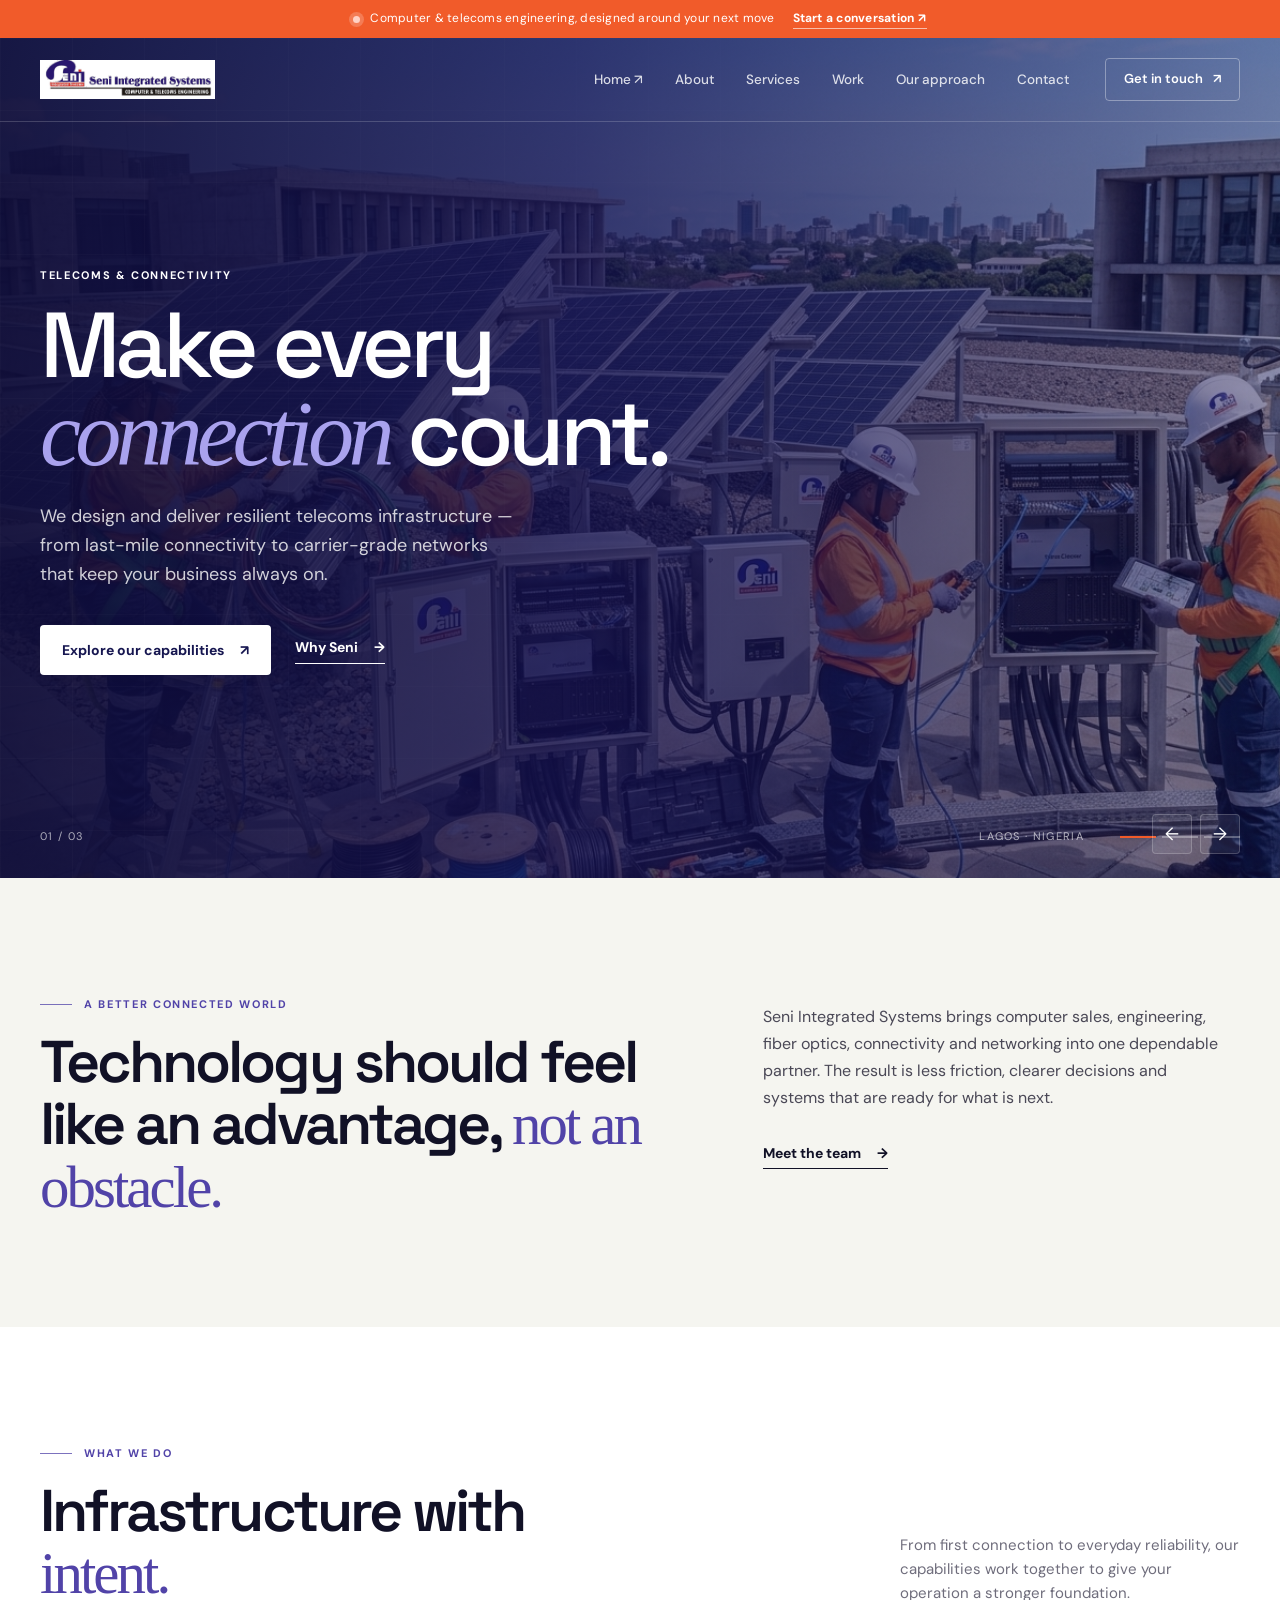
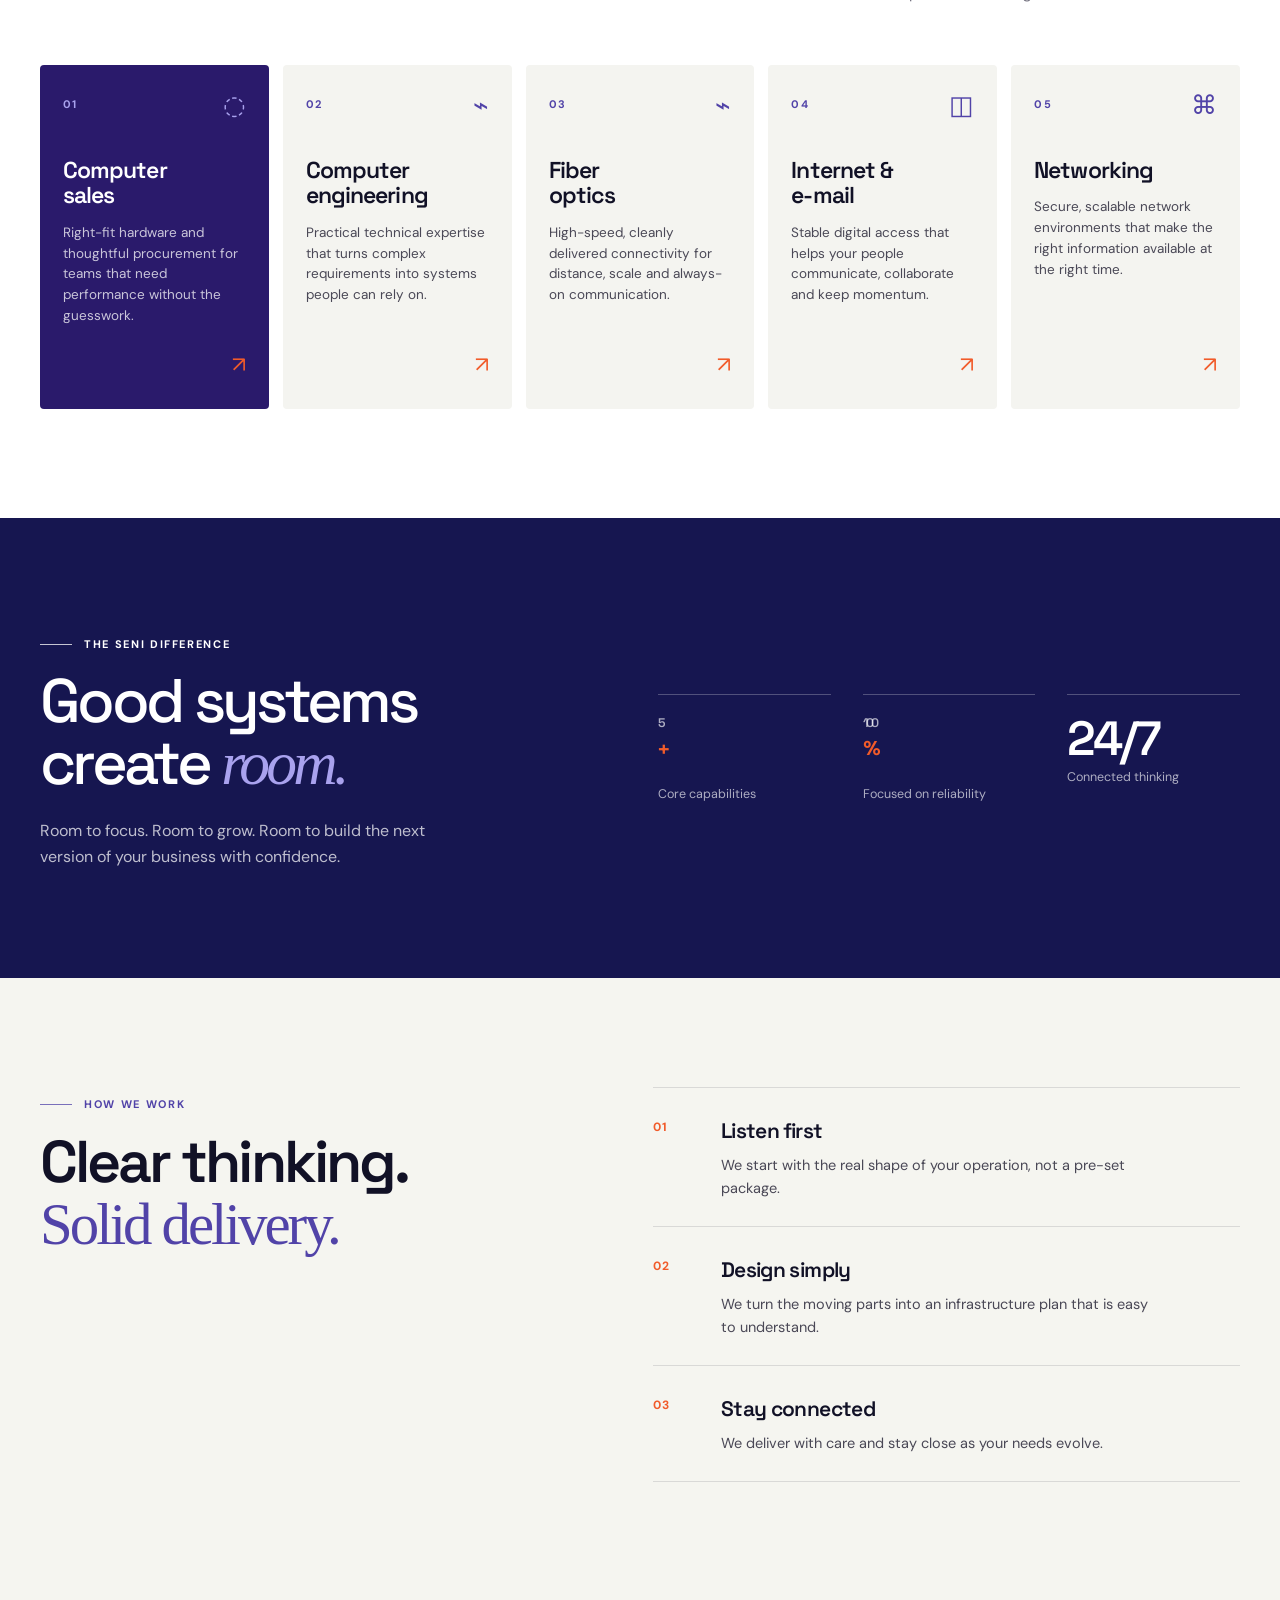
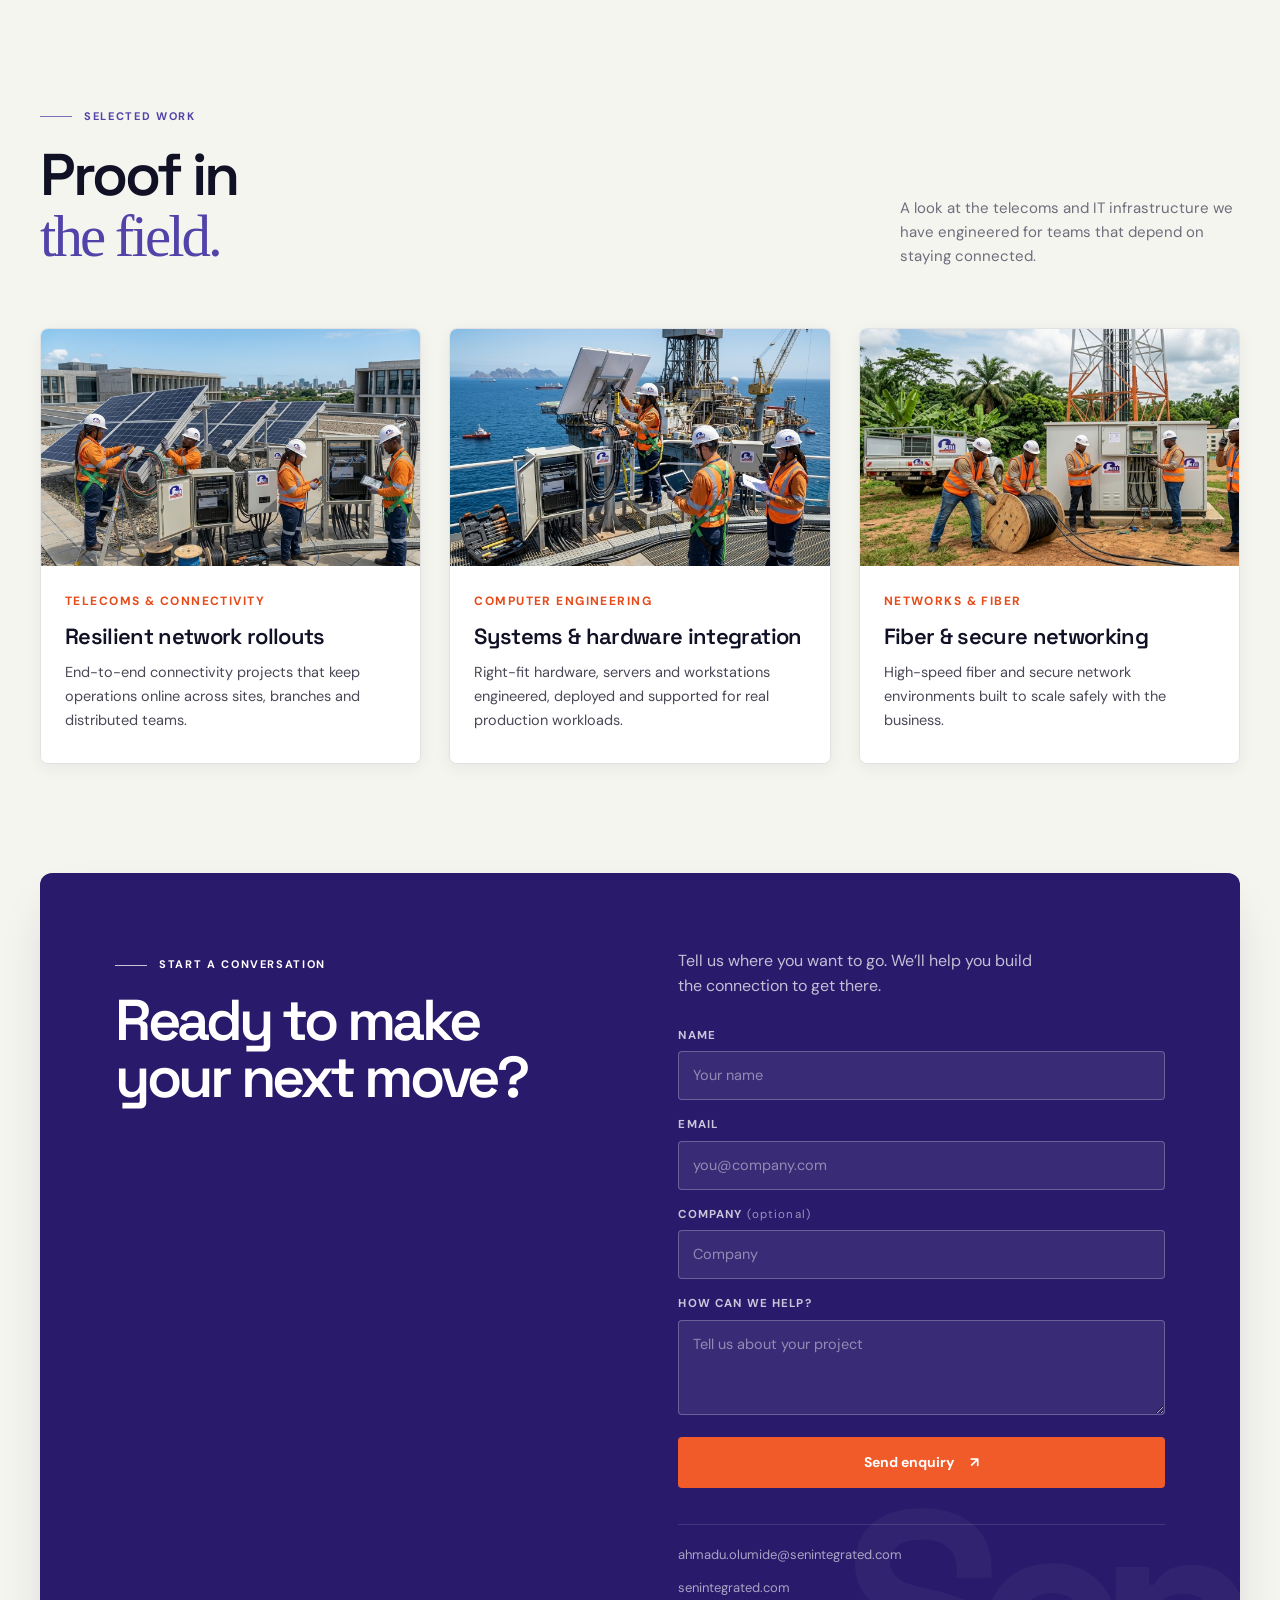
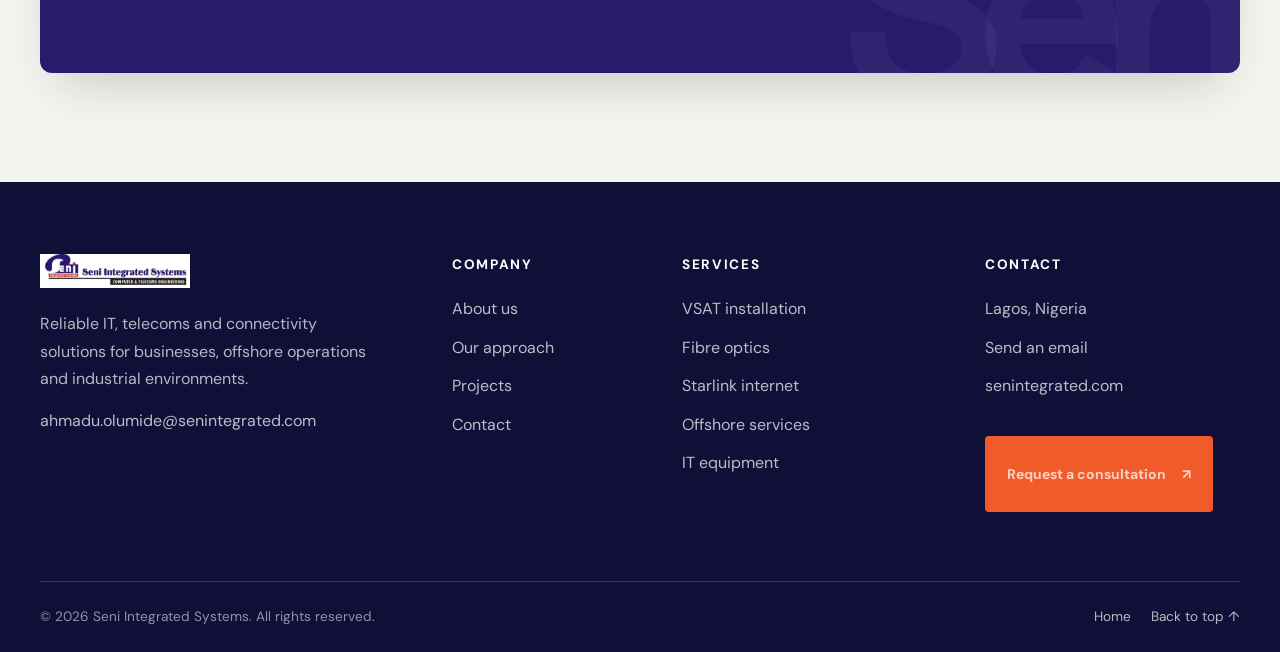
==== commit b533a6ef: "Add files via upload" ====
--- a/index.html
+++ b/index.html
@@ -36,11 +36,12 @@
       <img src="assets/logo.png" alt="Seni Integrated Systems logo" />
     </a>
     <nav class="desktop-nav" aria-label="Main navigation">
-      <a href="#services">Capabilities</a>
+    <a href="index.html">Home <span>↗</span></a>
+    <a href="about.html">About</a>
+      <a href="services.html">Services</a>
       <a href="#work">Work</a>
       <a href="#approach">Our approach</a>
-      <a href="#about">About Seni</a>
-      <a href="#contact">Contact</a>
+      <a href="contact.html">Contact</a>
     </nav>
     <a class="header-cta" href="#contact">Get in touch <span>↗</span></a>
     <button class="menu-toggle" aria-label="Toggle navigation menu" aria-expanded="false">
@@ -50,11 +51,12 @@
   </header>
 
   <nav class="mobile-menu" aria-label="Mobile navigation">
-    <a href="#services">Capabilities <span>↗</span></a>
+    <a href="index.html">Home <span>↗</span></a>
+    <a href="about.html">About</a>
+    <a href="services.html">Services <span>↗</span></a>
     <a href="#work">Work <span>↗</span></a>
     <a href="#approach">Our approach <span>↗</span></a>
-    <a href="#about">About Seni <span>↗</span></a>
-    <a href="#contact">Contact <span>↗</span></a>
+    <a href="contact.html">Contact <span>↗</span></a>
   </nav>
 
   <main>
@@ -103,7 +105,7 @@
         <p>
           Seni Integrated Systems brings computer sales, engineering, fiber optics, connectivity and networking into one dependable partner. The result is less friction, clearer decisions and systems that are ready for what is next.
         </p>
-        <a class="text-link" href="#contact">Meet the team <span>→</span></a>
+        <a class="text-link" href="about.html">Meet the team <span>→</span></a>
       </div>
     </section>
 
@@ -130,7 +132,7 @@
             </div>
             <h3>Computer<br>sales</h3>
             <p>Right-fit hardware and thoughtful procurement for teams that need performance without the guesswork.</p>
-            <a href="#contact" aria-label="Explore computer sales">↗</a>
+            <a href="services.html#hardware" aria-label="Explore computer sales">↗</a>
           </article>
 
           <article class="service-card">
@@ -140,7 +142,7 @@
             </div>
             <h3>Computer<br>engineering</h3>
             <p>Practical technical expertise that turns complex requirements into systems people can rely on.</p>
-            <a href="#contact" aria-label="Explore computer engineering">↗</a>
+            <a href="services.html#engineering" aria-label="Explore computer engineering">↗</a>
           </article>
 
           <article class="service-card">
@@ -150,7 +152,7 @@
             </div>
             <h3>Fiber<br>optics</h3>
             <p>High-speed, cleanly delivered connectivity for distance, scale and always-on communication.</p>
-            <a href="#contact" aria-label="Explore fiber optics">↗</a>
+            <a href="services.html#fibre" aria-label="Explore fibre optics">↗</a>
           </article>
 
           <article class="service-card">
@@ -160,7 +162,7 @@
             </div>
             <h3>Internet &amp;<br>e-mail</h3>
             <p>Stable digital access that helps your people communicate, collaborate and keep momentum.</p>
-            <a href="#contact" aria-label="Explore internet and email">↗</a>
+            <a href="services.html#connectivity" aria-label="Explore internet and email">↗</a>
           </article>
 
           <article class="service-card">
@@ -170,7 +172,7 @@
             </div>
             <h3>Networking</h3>
             <p>Secure, scalable network environments that make the right information available at the right time.</p>
-            <a href="#contact" aria-label="Explore networking">↗</a>
+            <a href="services.html#networking" aria-label="Explore networking">↗</a>
           </article>
         </div>
       </div>
@@ -333,13 +335,38 @@
 
   <!-- Footer -->
   <footer class="footer">
-    <div class="container footer-inner">
-      <img src="assets/logo.png" alt="Seni Integrated Systems" />
-      <span>Computer &amp; telecoms engineering</span>
-      <div class="footer-links">
-        <a href="#top">Back to top ↑</a>
-        <span>© <span id="year"></span> Seni Integrated Systems</span>
-      </div>
+    <div class="container footer-grid">
+      <div class="footer-brand">
+        <img src="assets/logo.png" alt="Seni Integrated Systems logo" />
+        <p>Reliable IT, telecoms and connectivity solutions for businesses, offshore operations and industrial environments.</p>
+        <a href="mailto:ahmadu.olumide@senintegrated.com">ahmadu.olumide@senintegrated.com</a>
+      </div>
+      <div class="footer-column">
+        <h3>Company</h3>
+        <a href="about.html">About us</a>
+        <a href="#approach">Our approach</a>
+        <a href="#work">Projects</a>
+        <a href="contact.html">Contact</a>
+      </div>
+      <div class="footer-column">
+        <h3>Services</h3>
+        <a href="services.html#vsat">VSAT installation</a>
+        <a href="services.html#fibre">Fibre optics</a>
+        <a href="services.html#starlink">Starlink internet</a>
+        <a href="services.html#offshore">Offshore services</a>
+        <a href="services.html#hardware">IT equipment</a>
+      </div>
+      <div class="footer-column">
+        <h3>Contact</h3>
+        <span>Lagos, Nigeria</span>
+        <a href="mailto:ahmadu.olumide@senintegrated.com">Send an email</a>
+        <a href="https://senintegrated.com" target="_blank" rel="noopener">senintegrated.com</a>
+        <a class="button button-accent footer-button" href="contact.html">Request a consultation <span>↗</span></a>
+      </div>
+    </div>
+    <div class="container footer-bottom">
+      <span>© <span id="year"></span> Seni Integrated Systems. All rights reserved.</span>
+      <div><a href="index.html">Home</a><a href="#top">Back to top ↑</a></div>
     </div>
   </footer>
 
--- a/styles.css
+++ b/styles.css
@@ -1344,3 +1344,76 @@
     transition-duration: 0.01ms !important;
   }
 }
+
+/* ========================================================================== 
+   Inner pages, service directory and professional footer
+   ========================================================================== */
+.inner-page { background: var(--cream); }
+.inner-header { position: relative; top: auto; background: var(--navy); border-bottom: 1px solid var(--line-light); }
+.page-hero { background: linear-gradient(110deg, rgba(15,12,56,.98), rgba(42,26,107,.86)), url('assets/network-grid.png') center/cover; color: #fff; padding: clamp(80px, 10vw, 150px) 0; }
+.page-hero h1 { font-family: 'Space Grotesk', sans-serif; font-size: clamp(42px, 7vw, 88px); line-height: .98; letter-spacing: -.06em; font-weight: 500; margin: 0 0 28px; }
+.page-hero h1 em, .service-cta h2 em { color: var(--violet-light); font-family: Georgia, serif; font-weight: 400; }
+.page-hero p:last-child { max-width: 560px; color: rgba(255,255,255,.76); font-size: 18px; }
+.split-layout, .contact-page-grid { display: grid; grid-template-columns: 1fr 1fr; gap: clamp(42px, 8vw, 120px); }
+.split-layout h2, .contact-information h2 { font-family: 'Space Grotesk', sans-serif; font-size: clamp(34px, 4vw, 58px); line-height: 1.03; letter-spacing: -.05em; margin: 0; }
+.split-layout p, .contact-information > p:not(.eyebrow) { color: var(--text-muted); font-size: 17px; line-height: 1.75; margin-top: 0; margin-bottom: 24px; }
+.image-band { min-height: 480px; position: relative; overflow: hidden; background: var(--navy); color: #fff; display: grid; align-items: end; }
+.image-band img { position: absolute; inset: 0; width: 100%; height: 100%; object-fit: cover; opacity: .56; }
+.image-band::after { content: ''; position: absolute; inset: 0; background: linear-gradient(90deg, rgba(15,12,56,.88), transparent 75%); }
+.image-band > div { position: relative; z-index: 1; width: min(1200px, calc(100% - 48px)); margin: 0 auto; padding: 80px 0; }
+.image-band h2 { font-family: 'Space Grotesk', sans-serif; font-size: clamp(40px, 5vw, 72px); line-height: 1; letter-spacing: -.06em; margin: 0; }
+.value-grid { display: grid; grid-template-columns: repeat(3, 1fr); gap: 16px; }
+.value-grid article { padding: 28px; background: #fff; border-top: 3px solid var(--orange); }
+.value-grid article > span, .service-detail > div > span { color: var(--orange); font-size: 11px; font-weight: 700; letter-spacing: .14em; text-transform: uppercase; }
+.value-grid h3 { font-family: 'Space Grotesk', sans-serif; font-size: 24px; margin: 32px 0 10px; }
+.value-grid p { color: var(--text-muted); margin: 0; }
+.service-detail-grid { display: grid; grid-template-columns: repeat(2, 1fr); gap: 18px; }
+.service-detail { background: #fff; border: 1px solid var(--line); display: grid; grid-template-columns: 42% 1fr; min-height: 240px; transition: transform .25s var(--ease), box-shadow .25s ease; }
+.service-detail:hover { transform: translateY(-5px); box-shadow: var(--shadow-md); }
+.service-detail img { width: 100%; height: 100%; min-height: 240px; object-fit: cover; }
+.service-detail > div { padding: 28px; }
+.service-detail h3 { font-family: 'Space Grotesk', sans-serif; font-size: 25px; line-height: 1.1; letter-spacing: -.04em; margin: 22px 0 12px; }
+.service-detail p { color: var(--text-muted); font-size: 14px; line-height: 1.6; margin: 0; }
+.service-cta { background: var(--navy); color: #fff; }
+.service-cta .container { display: flex; align-items: center; justify-content: space-between; gap: 28px; }
+.service-cta h2 { font-family: 'Space Grotesk', sans-serif; font-size: clamp(38px, 5vw, 68px); line-height: 1; letter-spacing: -.06em; margin: 0; }
+.contact-page { background: #fff; }
+.contact-page-grid { align-items: start; }
+.contact-list { margin-top: 44px; border-top: 1px solid var(--line); }
+.contact-list div { padding: 18px 0; border-bottom: 1px solid var(--line); display: flex; justify-content: space-between; gap: 16px; }
+.contact-list span { color: var(--text-subtle); font-size: 13px; }
+.contact-list a, .contact-list strong { font-size: 14px; text-align: right; }
+.contact-page-form { max-width: 560px; }
+.contact-page-form select { width: 100%; border: 0; border-bottom: 1px solid rgba(255,255,255,.3); background: transparent; color: #fff; padding: 11px 0; outline: 0; font: inherit; }
+.contact-page-form select option { color: var(--ink); }
+.contact-strip { background: var(--orange); color: #fff; padding: 30px 0; }
+.contact-strip .container { display: flex; justify-content: space-between; align-items: center; gap: 20px; }
+.contact-strip p { margin: 0; font-weight: 600; }
+.contact-strip a { font-family: 'Space Grotesk', sans-serif; font-size: clamp(18px, 3vw, 30px); }
+.footer { background: var(--navy-dark); padding: 72px 0 24px; color: #fff; }
+.footer-grid { display: grid; grid-template-columns: 2fr 1fr 1.4fr 1.4fr; gap: 48px; padding-bottom: 56px; }
+.footer-brand img { width: 150px; margin-bottom: 22px; }
+.footer-brand p { max-width: 330px; color: rgba(255,255,255,.7); line-height: 1.7; }
+.footer-brand > a, .footer-column a, .footer-column span { display: block; margin: 13px 0; color: rgba(255,255,255,.72); }
+.footer-brand > a:hover, .footer-column a:hover { color: #fff; }
+.footer-column h3 { margin: 0 0 20px; color: #fff; font-size: .85rem; text-transform: uppercase; letter-spacing: .12em; }
+.footer-button { display: inline-flex !important; margin-top: 24px !important; }
+.footer-bottom { display: flex; justify-content: space-between; gap: 20px; padding-top: 24px; border-top: 1px solid rgba(255,255,255,.15); color: rgba(255,255,255,.55); font-size: .85rem; }
+.footer-bottom a { margin-left: 20px; color: rgba(255,255,255,.7); }
+
+@media (max-width: 900px) {
+  .footer-grid { grid-template-columns: repeat(2, 1fr); }
+  .split-layout, .contact-page-grid { gap: 42px; }
+  .service-detail-grid { grid-template-columns: 1fr; }
+}
+
+@media (max-width: 540px) {
+  .inner-header { top: 0; }
+  .footer-grid, .split-layout, .contact-page-grid, .value-grid { grid-template-columns: 1fr; }
+  .footer-bottom, .contact-strip .container, .service-cta .container { flex-direction: column; align-items: flex-start; }
+  .footer-bottom a { margin-left: 0; margin-right: 18px; }
+  .service-detail { grid-template-columns: 1fr; }
+  .service-detail img { min-height: 210px; max-height: 260px; }
+  .contact-list div { flex-direction: column; gap: 4px; }
+  .contact-list a, .contact-list strong { text-align: left; }
+}
